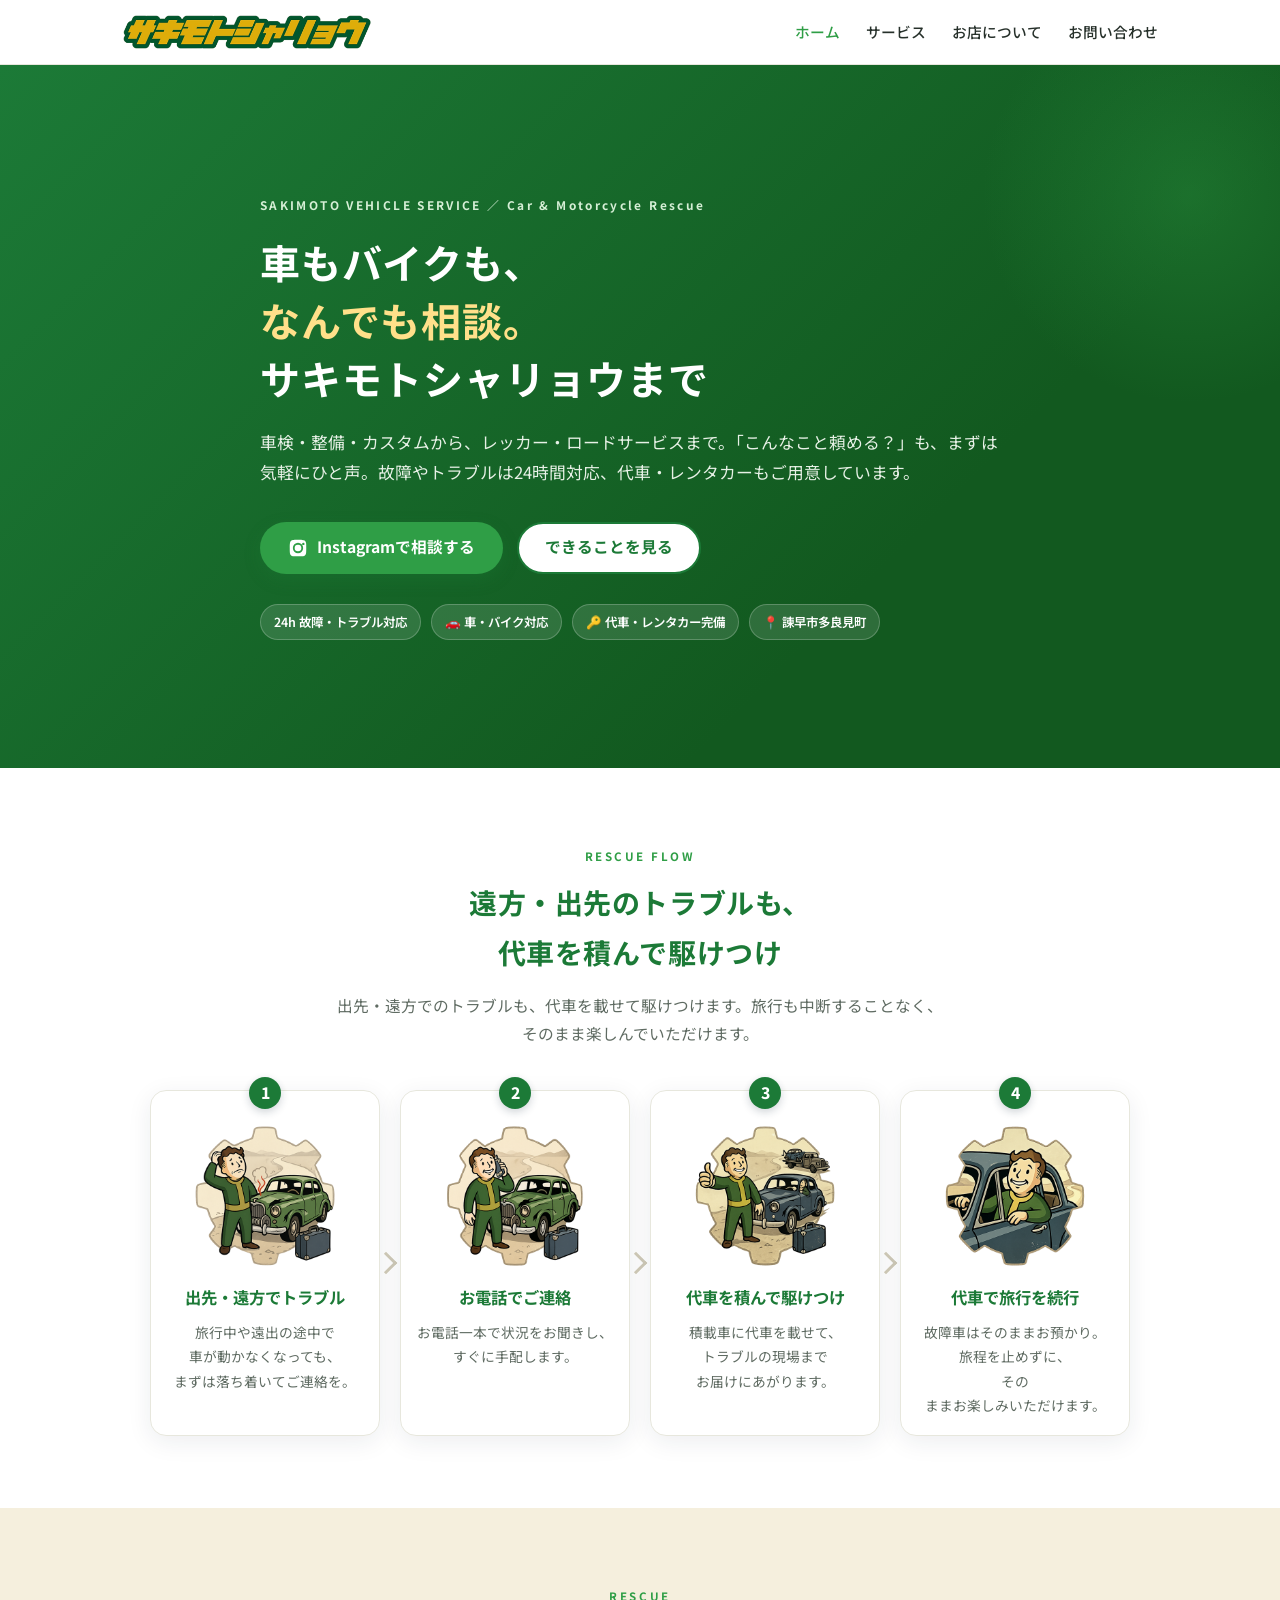
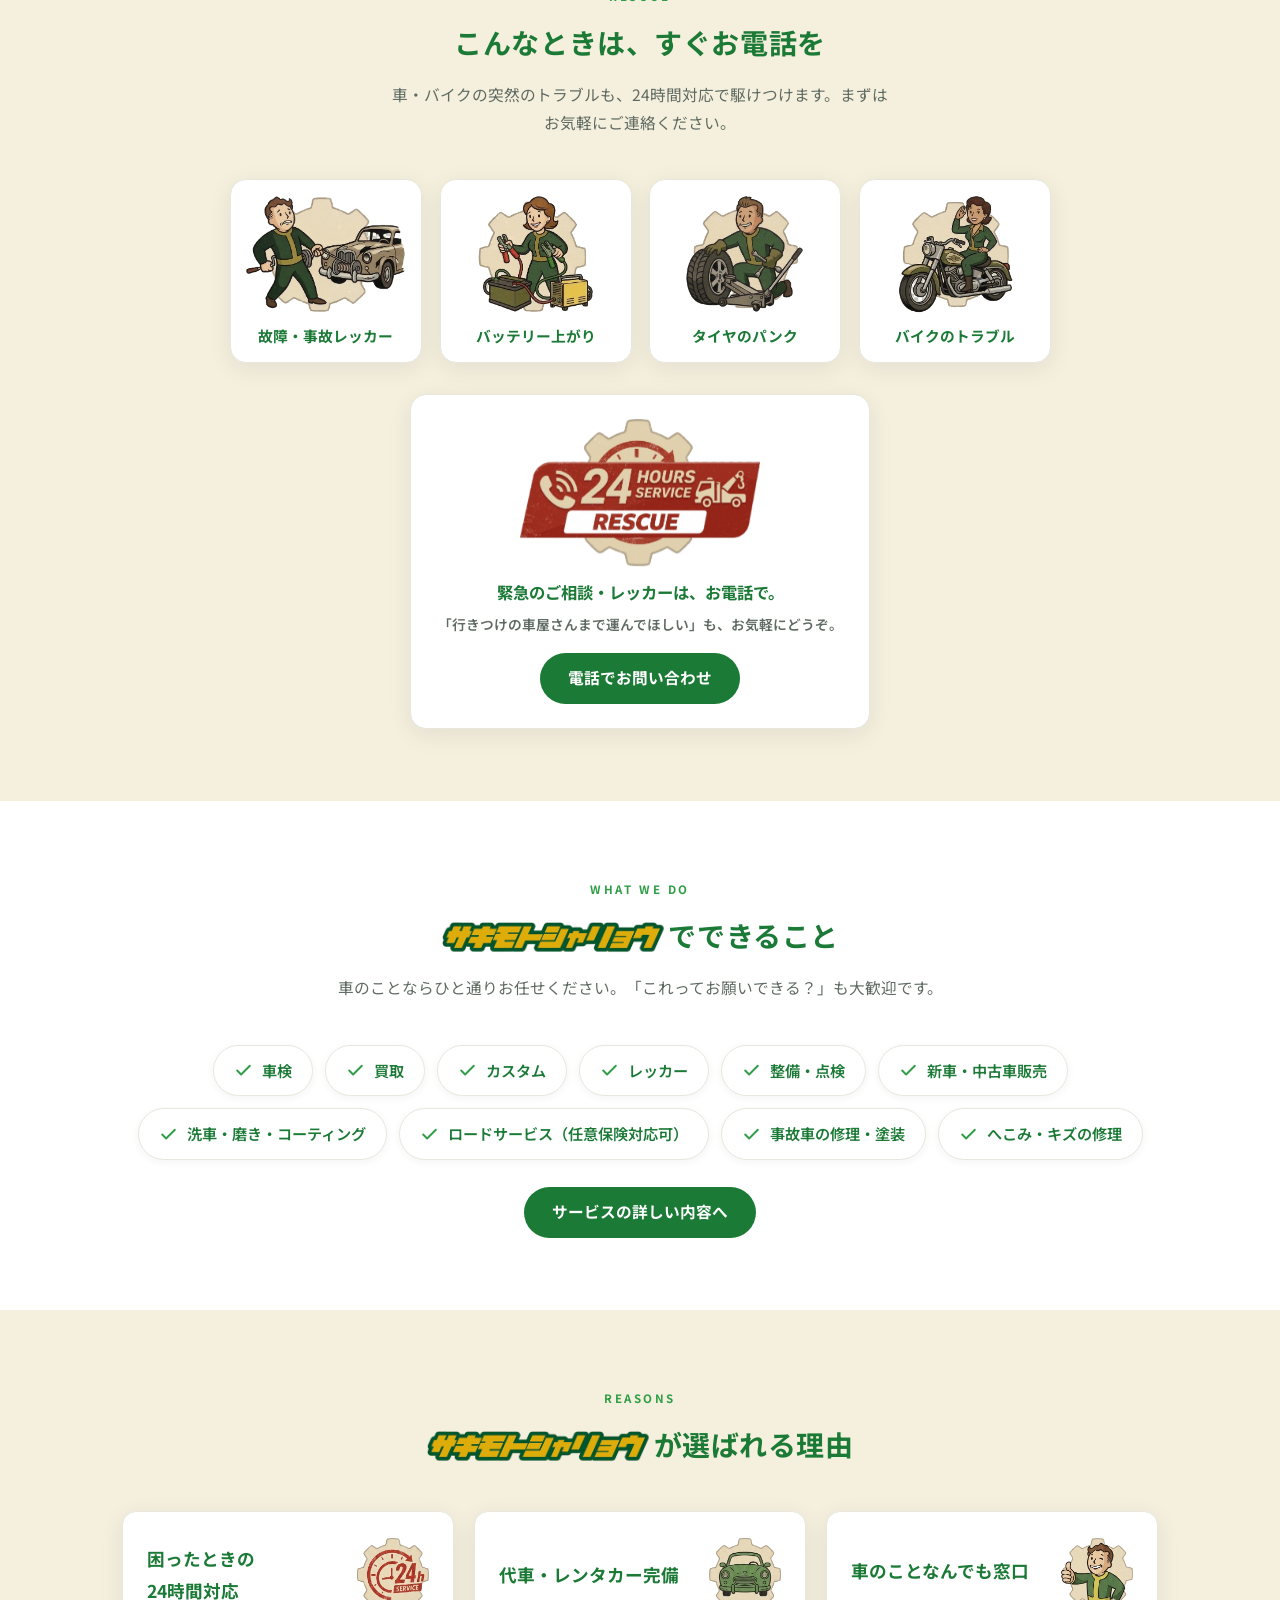
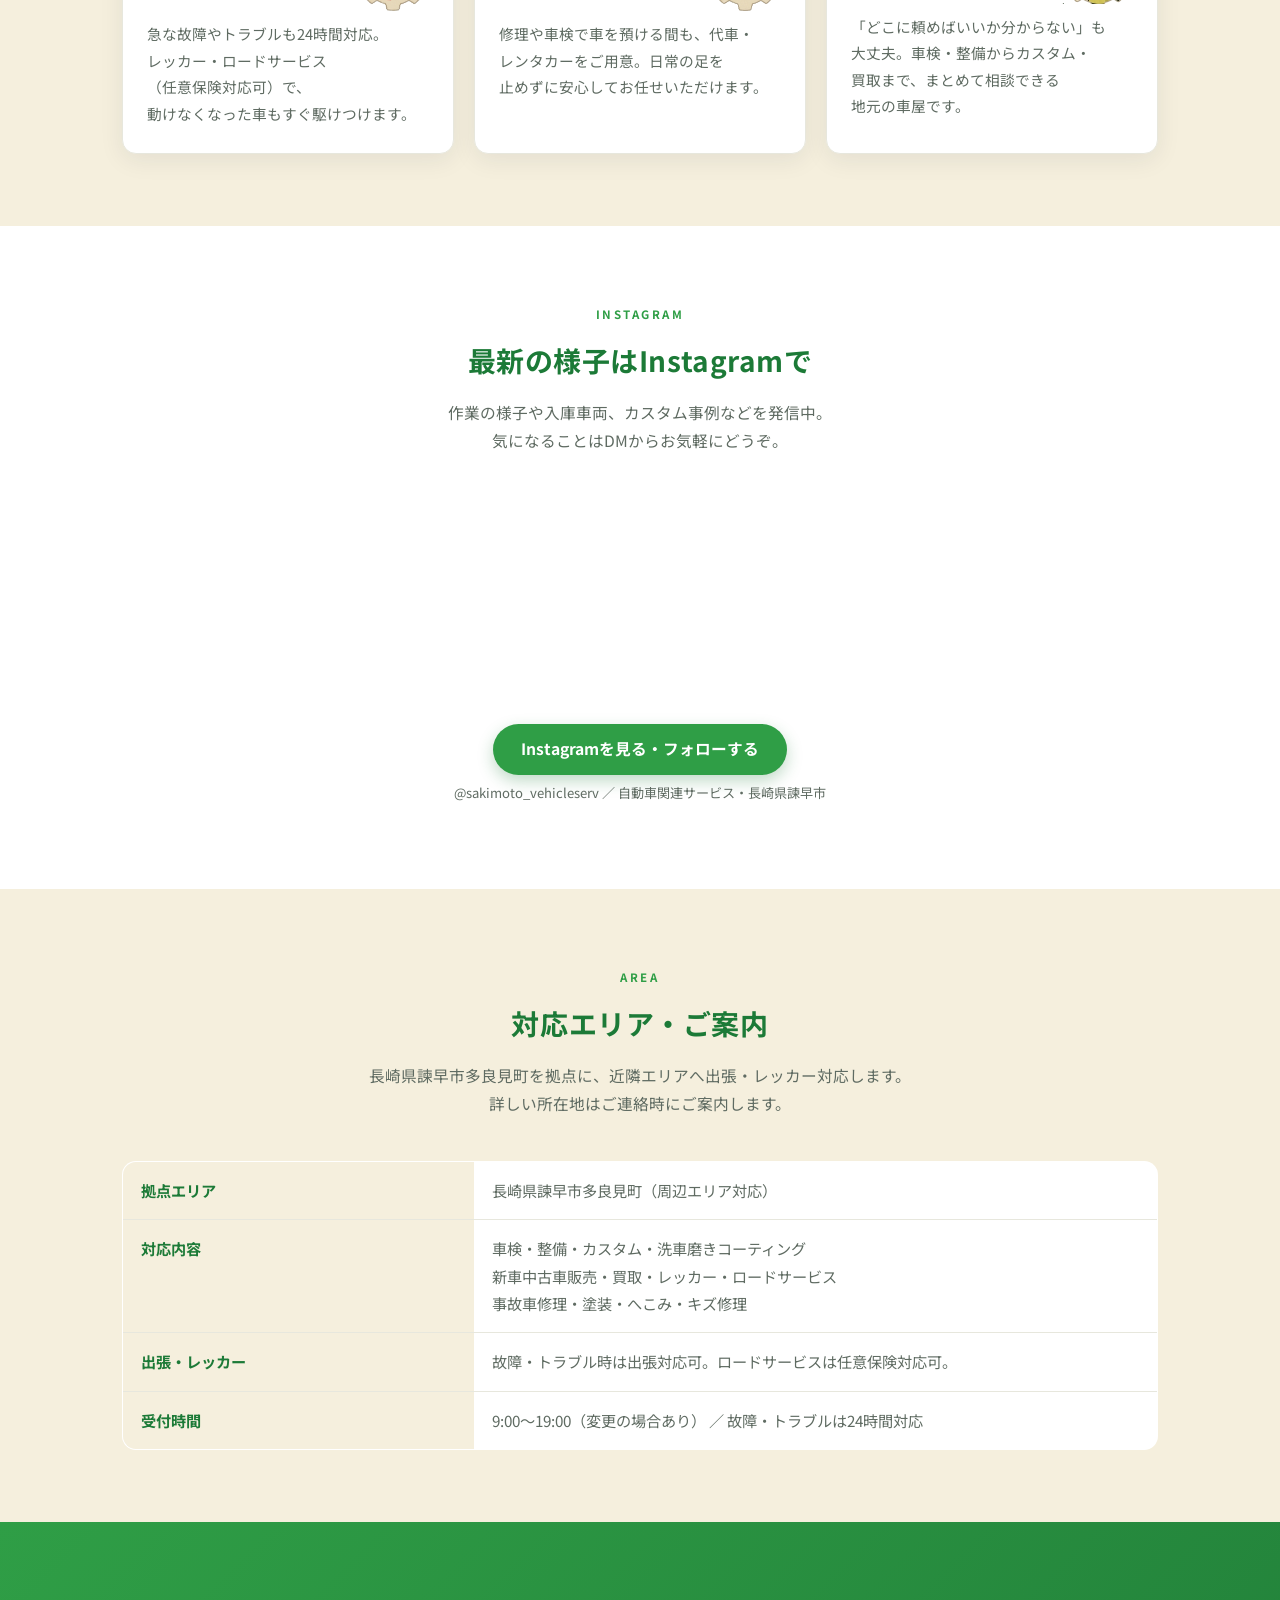
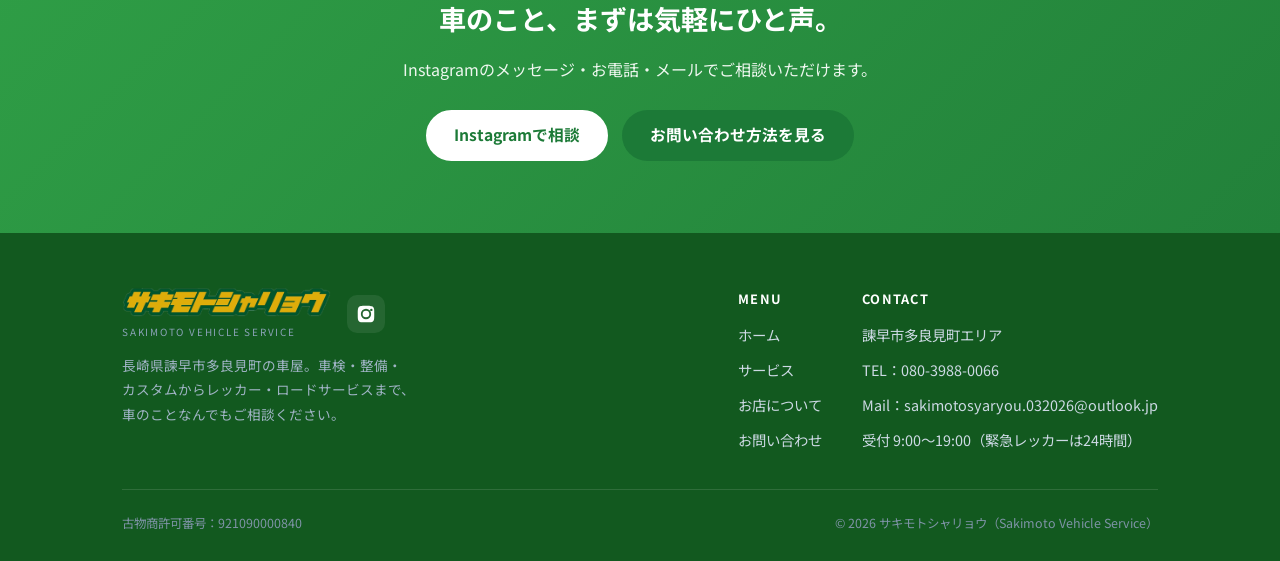
==== index.html @ 24a8fa0d "遷移ローディング: 表示バグ防止＋遷移を約0.8秒に短縮 - 全4ページのheadにインライン安全策を追加（古い/未読込CSSでもオーバーレイが巨大表示されないよう既定で非表示に固定） - 積載車の速" ====
<!DOCTYPE html>
<html lang="ja">
<head>
<meta charset="UTF-8">
<meta name="viewport" content="width=device-width, initial-scale=1.0">
<title>サキモトシャリョウ｜長崎県諫早市の車屋（車検・整備・カスタム・ロードサービス）</title>
<meta name="description" content="長崎県諫早市多良見町の車屋「サキモトシャリョウ」。車検・整備・カスタム・洗車磨きコーティング・新車中古車販売・買取・レッカー・ロードサービス・事故車修理塗装・へこみキズ修理まで。故障やトラブルは24時間対応、代車・レンタカー完備。車のことなんでもご相談ください。">
<link rel="canonical" href="https://ymsk91d.github.io/sakimoto-vehicle/">
<link rel="icon" href="favicon.svg" type="image/svg+xml">
<link rel="apple-touch-icon" href="apple-touch-icon.png">
<meta property="og:type" content="website">
<meta property="og:url" content="https://ymsk91d.github.io/sakimoto-vehicle/">
<meta property="og:site_name" content="サキモトシャリョウ">
<meta property="og:title" content="サキモトシャリョウ｜長崎県諫早市の車屋">
<meta property="og:description" content="車検・整備・カスタムからレッカー・ロードサービスまで。故障・トラブル24時間対応、代車完備。長崎県諫早市の車屋です。">
<meta property="og:image" content="https://ymsk91d.github.io/sakimoto-vehicle/og-image.png">
<meta name="twitter:card" content="summary_large_image">
<link rel="preconnect" href="https://fonts.googleapis.com">
<link rel="preconnect" href="https://fonts.gstatic.com" crossorigin>
<link href="https://fonts.googleapis.com/css2?family=Noto+Sans+JP:wght@400;500;700;800&display=swap" rel="stylesheet">
<link rel="stylesheet" href="style.css">
<script>document.documentElement.classList.add('has-reveal')</script>
<script>try{if(sessionStorage.getItem('pl-nav')==='1')document.documentElement.classList.add('pl-arriving')}catch(e){}</script>
<style>#page-loader{position:fixed;inset:0;z-index:10000;opacity:0;visibility:hidden}</style>
<!-- アクセス解析: Cloudflare Web Analytics（公開後にトークンを差し込み）
<script defer src="https://static.cloudflareinsights.com/beacon.min.js" data-cf-beacon='{"token": "ここにトークン"}'></script>
-->
</head>
<body>

<div id="page-loader" aria-hidden="true">
  <img class="pl-logo" src="logo-text.png" alt="">
  <img class="pl-truck" src="truck.png" alt="" width="1073" height="279" fetchpriority="high">
</div>

<header class="site-header">
  <div class="container header-inner">
    <a class="brand" href="index.html">
      <img class="brand-logo" src="logo.png" alt="サキモトシャリョウ｜Car &amp; Motorcycle Rescue" width="210" height="35">
    </a>
    <button class="nav-toggle" aria-label="メニューを開く" aria-expanded="false" onclick="this.nextElementSibling.classList.toggle('open');var e=this.getAttribute('aria-expanded')==='true';this.setAttribute('aria-expanded',!e)">
      <span></span><span></span><span></span>
    </button>
    <nav class="nav" id="nav">
      <a href="index.html" class="is-active">ホーム</a>
      <a href="service.html">サービス</a>
      <a href="about.html">お店について</a>
      <a href="contact.html">お問い合わせ</a>
    </nav>
  </div>
</header>

<!-- ============ ヒーロー ============ -->
<section class="hero">
  <div class="container hero-inner">
    <span class="ey reveal rd1">SAKIMOTO VEHICLE SERVICE ／ Car &amp; Motorcycle Rescue</span>
    <h1 class="reveal rd2">車もバイクも、<br><span class="hl">なんでも相談。</span><br>サキモトシャリョウまで</h1>
    <p class="lead reveal rd3">車検・整備・カスタムから、レッカー・ロードサービスまで。「こんなこと頼める？」も、まずは気軽にひと声。故障やトラブルは24時間対応、代車・レンタカーもご用意しています。</p>
    <div class="hero-actions">
      <a class="btn btn-primary" href="https://www.instagram.com/sakimoto_vehicleserv/" target="_blank" rel="noopener">
        <svg class="ic" viewBox="0 0 24 24" fill="currentColor" aria-hidden="true"><path d="M12 2.2c3.2 0 3.6 0 4.9.1 1.2.1 1.8.3 2.2.4.6.2 1 .5 1.4.9.4.4.7.8.9 1.4.2.5.4 1.1.4 2.2.1 1.3.1 1.7.1 4.9s0 3.6-.1 4.9c-.1 1.2-.3 1.8-.4 2.2-.2.6-.5 1-.9 1.4-.4.4-.8.7-1.4.9-.5.2-1.1.4-2.2.4-1.3.1-1.7.1-4.9.1s-3.6 0-4.9-.1c-1.2-.1-1.8-.3-2.2-.4-.6-.2-1-.5-1.4-.9-.4-.4-.7-.8-.9-1.4-.2-.5-.4-1.1-.4-2.2-.1-1.3-.1-1.7-.1-4.9s0-3.6.1-4.9c.1-1.2.3-1.8.4-2.2.2-.6.5-1 .9-1.4.4-.4.8-.7 1.4-.9.5-.2 1.1-.4 2.2-.4C8.4 2.2 8.8 2.2 12 2.2zm0 3.6a6.2 6.2 0 1 0 0 12.4 6.2 6.2 0 0 0 0-12.4zm0 10.2a4 4 0 1 1 0-8 4 4 0 0 1 0 8zM18.4 5.6a1.4 1.4 0 1 0 0 2.9 1.4 1.4 0 0 0 0-2.9z"/></svg>
        Instagramで相談する
      </a>
      <a class="btn btn-ghost" href="service.html">できることを見る</a>
    </div>
    <div class="hero-badges reveal rd4">
      <span>24h 故障・トラブル対応</span>
      <span>🚗 車・バイク対応</span>
      <span>🔑 代車・レンタカー完備</span>
      <span>📍 諫早市多良見町</span>
    </div>
  </div>
</section>

<!-- ============ 出張・代車積載レスキューの流れ ============ -->
<section class="flow-sec">
  <div class="container">
    <div class="section-head reveal">
      <span class="ey">Rescue Flow</span>
      <h2>遠方・出先のトラブルも、<br class="sp-br">代車を積んで駆けつけ</h2>
      <p><span class="nb">出先・遠方でのトラブルも、</span><span class="nb">代車を載せて駆けつけます。</span><span class="nb">旅行も中断することなく、</span><span class="nb">そのまま楽しんでいただけます。</span></p>
    </div>
    <ol class="flow-grid">
      <li class="flow-step reveal rev-rise">
        <span class="flow-num">1</span>
        <div class="flow-img"><img src="flow1.png" alt="出先・遠方で車のトラブルが発生" width="320" height="320" loading="lazy"></div>
        <h3>出先・遠方でトラブル</h3>
        <p><span class="nb">旅行中や遠出の途中で</span><span class="nb">車が動かなくなっても、</span><span class="nb">まずは落ち着いてご連絡を。</span></p>
      </li>
      <li class="flow-step reveal rev-rise">
        <span class="flow-num">2</span>
        <div class="flow-img"><img src="flow2.png" alt="電話一本でご連絡" width="320" height="320" loading="lazy"></div>
        <h3>お電話でご連絡</h3>
        <p><span class="nb">お電話一本で状況をお聞きし、</span><span class="nb">すぐに手配します。</span></p>
      </li>
      <li class="flow-step reveal rev-rise">
        <span class="flow-num">3</span>
        <div class="flow-img"><img src="flow3.png" alt="代車を積んで現地へ駆けつけ" width="320" height="320" loading="lazy"></div>
        <h3>代車を積んで駆けつけ</h3>
        <p><span class="nb">積載車に代車を載せて、</span><span class="nb">トラブルの現場まで</span><span class="nb">お届けにあがります。</span></p>
      </li>
      <li class="flow-step reveal rev-rise">
        <span class="flow-num">4</span>
        <div class="flow-img"><img src="flow4.png" alt="代車に乗り換えて旅行を続行" width="320" height="320" loading="lazy"></div>
        <h3>代車で旅行を続行</h3>
        <p><span class="nb">故障車はそのままお預かり。</span><span class="nb">旅程を止めずに、</span><span class="nb">そのままお楽しみいただけます。</span></p>
      </li>
    </ol>
  </div>
</section>

<!-- ============ レスキュー/トラブル対応 ============ -->
<section class="bg-soft rescue-sec">
  <div class="container">
    <div class="section-head reveal">
      <span class="ey">Rescue</span>
      <h2>こんなときは、すぐお電話を</h2>
      <p>車・バイクの突然のトラブルも、24時間対応で駆けつけます。まずはお気軽にご連絡ください。</p>
    </div>
    <div class="rescue-grid">
      <div class="rescue-item reveal rev-zoom"><img src="tow_car.png" alt="故障・事故レッカー" width="88" height="88" loading="lazy"><span>故障・事故レッカー</span></div>
      <div class="rescue-item reveal rev-zoom"><img src="battery.png" alt="バッテリー上がり" width="88" height="88" loading="lazy"><span>バッテリー上がり</span></div>
      <div class="rescue-item reveal rev-zoom"><img src="tire.png" alt="タイヤのパンク" width="88" height="88" loading="lazy"><span>タイヤのパンク</span></div>
      <div class="rescue-item reveal rev-zoom"><img src="tow_bike.png" alt="バイクのトラブル" width="88" height="88" loading="lazy"><span>バイクのトラブル</span></div>
    </div>
    <div class="rescue-cta">
      <img class="rescue-badge reveal rev-roll" src="rescue-badge.png" alt="24時間レスキュー対応" width="1215" height="745" loading="lazy">
      <p class="rescue-cta-lead">緊急のご相談・レッカーは、お電話で。</p>
      <p class="rescue-cta-note">「行きつけの車屋さんまで運んでほしい」も、お気軽にどうぞ。</p>
      <a class="btn btn-navy" href="tel:080-3988-0066">電話でお問い合わせ</a>
    </div>
  </div>
</section>

<!-- ============ できることダイジェスト ============ -->
<section>
  <div class="container">
    <div class="section-head reveal">
      <span class="ey">What we do</span>
      <h2><img class="h2-logo reveal rev-l rd2" src="logo.png" alt="サキモトシャリョウ">でできること</h2>
      <p><span class="nb">車のことならひと通りお任せください。</span><span class="nb">「これってお願いできる？」も大歓迎です。</span></p>
    </div>
    <ul class="service-list reveal">
      <li><svg viewBox="0 0 24 24" fill="none" stroke="currentColor" stroke-width="2.4" stroke-linecap="round" stroke-linejoin="round"><path d="M20 6 9 17l-5-5"/></svg>車検</li>
      <li><svg viewBox="0 0 24 24" fill="none" stroke="currentColor" stroke-width="2.4" stroke-linecap="round" stroke-linejoin="round"><path d="M20 6 9 17l-5-5"/></svg>買取</li>
      <li><svg viewBox="0 0 24 24" fill="none" stroke="currentColor" stroke-width="2.4" stroke-linecap="round" stroke-linejoin="round"><path d="M20 6 9 17l-5-5"/></svg>カスタム</li>
      <li><svg viewBox="0 0 24 24" fill="none" stroke="currentColor" stroke-width="2.4" stroke-linecap="round" stroke-linejoin="round"><path d="M20 6 9 17l-5-5"/></svg>レッカー</li>
      <li><svg viewBox="0 0 24 24" fill="none" stroke="currentColor" stroke-width="2.4" stroke-linecap="round" stroke-linejoin="round"><path d="M20 6 9 17l-5-5"/></svg>整備・点検</li>
      <li><svg viewBox="0 0 24 24" fill="none" stroke="currentColor" stroke-width="2.4" stroke-linecap="round" stroke-linejoin="round"><path d="M20 6 9 17l-5-5"/></svg>新車・中古車販売</li>
      <li><svg viewBox="0 0 24 24" fill="none" stroke="currentColor" stroke-width="2.4" stroke-linecap="round" stroke-linejoin="round"><path d="M20 6 9 17l-5-5"/></svg>洗車・磨き・コーティング</li>
      <li><svg viewBox="0 0 24 24" fill="none" stroke="currentColor" stroke-width="2.4" stroke-linecap="round" stroke-linejoin="round"><path d="M20 6 9 17l-5-5"/></svg>ロードサービス（任意保険対応可）</li>
      <li><svg viewBox="0 0 24 24" fill="none" stroke="currentColor" stroke-width="2.4" stroke-linecap="round" stroke-linejoin="round"><path d="M20 6 9 17l-5-5"/></svg>事故車の修理・塗装</li>
      <li><svg viewBox="0 0 24 24" fill="none" stroke="currentColor" stroke-width="2.4" stroke-linecap="round" stroke-linejoin="round"><path d="M20 6 9 17l-5-5"/></svg>へこみ・キズの修理</li>
    </ul>
    <div style="text-align:center;margin-top:28px">
      <a class="btn btn-navy" href="service.html">サービスの詳しい内容へ</a>
    </div>
  </div>
</section>

<!-- ============ 選ばれる理由 ============ -->
<section class="bg-soft">
  <div class="container">
    <div class="section-head reveal">
      <span class="ey">Reasons</span>
      <h2><img class="h2-logo reveal rev-l rd2" src="logo.png" alt="サキモトシャリョウ">が選ばれる理由</h2>
    </div>
    <div class="grid grid-3">
      <div class="card reveal rev-zoom">
        <h3>困ったときの24時間対応<img class="card-icon" src="badge24h.png" alt="" width="44" height="44"></h3>
        <p>急な故障やトラブルも24時間対応。レッカー・ロードサービス（任意保険対応可）で、動けなくなった車もすぐ駆けつけます。</p>
      </div>
      <div class="card reveal rev-zoom">
        <h3>代車・レンタカー完備<img class="card-icon" src="car.png" alt="" width="44" height="44"></h3>
        <p>修理や車検で車を預ける間も、代車・レンタカーをご用意。日常の足を止めずに安心してお任せいただけます。</p>
      </div>
      <div class="card reveal rev-zoom">
        <h3>車のことなんでも窓口<img class="card-icon" src="staff.png" alt="" width="44" height="44"></h3>
        <p>「どこに頼めばいいか分からない」も大丈夫。車検・整備からカスタム・買取まで、まとめて相談できる地元の車屋です。</p>
      </div>
    </div>
  </div>
</section>

<!-- ============ Instagram ============ -->
<section>
  <div class="container ig-section" style="text-align:center">
    <div class="section-head reveal">
      <span class="ey">Instagram</span>
      <h2>最新の様子はInstagramで</h2>
      <p><span class="nb">作業の様子や入庫車両、</span><span class="nb">カスタム事例などを発信中。</span><span class="nb">気になることはDMからお気軽にどうぞ。</span></p>
    </div>
    <!-- Instagram最新投稿: Behold ウィジェットで自動更新 -->
    <div class="ig-feed reveal">
      <behold-widget feed-id="UDHxPAhBlFOzrx3tqiXS"></behold-widget>
    </div>
    <a class="btn btn-primary" href="https://www.instagram.com/sakimoto_vehicleserv/" target="_blank" rel="noopener">Instagramを見る・フォローする</a>
    <p class="ig-note">@sakimoto_vehicleserv ／ 自動車関連サービス・長崎県諫早市</p>
  </div>
</section>

<!-- ============ エリア ============ -->
<section class="bg-soft">
  <div class="container">
    <div class="section-head reveal">
      <span class="ey">Area</span>
      <h2>対応エリア・ご案内</h2>
      <p><span class="nb">長崎県諫早市多良見町を拠点に、</span><span class="nb">近隣エリアへ出張・レッカー対応します。</span><span class="nb">詳しい所在地はご連絡時にご案内します。</span></p>
    </div>
    <table class="spec reveal">
      <tr><th>拠点エリア</th><td><span class="nb">長崎県諫早市多良見町（周辺エリア対応）</span></td></tr>
      <tr><th>対応内容</th><td><span class="nb">車検</span>・<span class="nb">整備</span>・<span class="nb">カスタム</span>・<span class="nb">洗車磨きコーティング</span><br><span class="nb">新車中古車販売</span>・<span class="nb">買取</span>・<span class="nb">レッカー</span>・<span class="nb">ロードサービス</span><br><span class="nb">事故車修理・塗装</span>・<span class="nb">へこみ・キズ修理</span></td></tr>
      <tr><th>出張・レッカー</th><td><span class="nb">故障・トラブル時は出張対応可。</span><span class="nb">ロードサービスは任意保険対応可。</span></td></tr>
      <tr><th>受付時間</th><td><span class="nb">9:00〜19:00（変更の場合あり）</span> ／ <span class="nb">故障・トラブルは24時間対応</span></td></tr>
    </table>
  </div>
</section>

<!-- ============ CTA ============ -->
<section class="cta-band reveal">
  <div class="container">
    <h2>車のこと、まずは気軽にひと声。</h2>
    <p><span class="nb">Instagramのメッセージ・</span><span class="nb">お電話・メールで</span><span class="nb">ご相談いただけます。</span></p>
    <div class="hero-actions">
      <a class="btn btn-ghost" href="https://www.instagram.com/sakimoto_vehicleserv/" target="_blank" rel="noopener">Instagramで相談</a>
      <a class="btn btn-navy" href="contact.html">お問い合わせ方法を見る</a>
    </div>
  </div>
</section>

<!-- ============ フッター ============ -->
<footer class="site-footer">
  <div class="container">
    <div class="footer-top">
      <div class="footer-brand">
        <div class="fb-head">
          <div>
            <img class="footer-logo" src="logo.png" alt="サキモトシャリョウ" width="200" height="29">
            <div class="brand-en">Sakimoto Vehicle Service</div>
          </div>
          <div class="footer-social">
          <a href="https://www.instagram.com/sakimoto_vehicleserv/" target="_blank" rel="noopener" aria-label="Instagram">
            <svg viewBox="0 0 24 24" fill="currentColor" aria-hidden="true"><path d="M12 2.2c3.2 0 3.6 0 4.9.1 1.2.1 1.8.3 2.2.4.6.2 1 .5 1.4.9.4.4.7.8.9 1.4.2.5.4 1.1.4 2.2.1 1.3.1 1.7.1 4.9s0 3.6-.1 4.9c-.1 1.2-.3 1.8-.4 2.2-.2.6-.5 1-.9 1.4-.4.4-.8.7-1.4.9-.5.2-1.1.4-2.2.4-1.3.1-1.7.1-4.9.1s-3.6 0-4.9-.1c-1.2-.1-1.8-.3-2.2-.4-.6-.2-1-.5-1.4-.9-.4-.4-.7-.8-.9-1.4-.2-.5-.4-1.1-.4-2.2-.1-1.3-.1-1.7-.1-4.9s0-3.6.1-4.9c.1-1.2.3-1.8.4-2.2.2-.6.5-1 .9-1.4.4-.4.8-.7 1.4-.9.5-.2 1.1-.4 2.2-.4C8.4 2.2 8.8 2.2 12 2.2zm0 3.6a6.2 6.2 0 1 0 0 12.4 6.2 6.2 0 0 0 0-12.4zm0 10.2a4 4 0 1 1 0-8 4 4 0 0 1 0 8zM18.4 5.6a1.4 1.4 0 1 0 0 2.9 1.4 1.4 0 0 0 0-2.9z"/></svg>
          </a>
        </div>
        </div>
        <p>長崎県諫早市多良見町の車屋。車検・整備・カスタムからレッカー・ロードサービスまで、車のことなんでもご相談ください。</p>
      </div>
      <div class="footer-nav">
        <div>
          <h4>MENU</h4>
          <ul>
            <li><a href="index.html">ホーム</a></li>
            <li><a href="service.html">サービス</a></li>
            <li><a href="about.html">お店について</a></li>
            <li><a href="contact.html">お問い合わせ</a></li>
          </ul>
        </div>
        <div>
          <h4>CONTACT</h4>
          <ul>
            <li>諫早市多良見町エリア</li>
            <li>TEL：080-3988-0066</li>
            <li>Mail：<a href="mailto:sakimotosyaryou.032026@outlook.jp"><span class="nb">sakimotosyaryou.032026@outlook.jp</span></a></li>
            <li>受付 9:00〜19:00（緊急レッカーは24時間）</li>
          </ul>
        </div>
      </div>
    </div>
    <div class="footer-bottom">
      <span>古物商許可番号：921090000840</span>
      <span>© 2026 サキモトシャリョウ（Sakimoto Vehicle Service）</span>
    </div>
  </div>
</footer>

<!-- スマホ追従CTA -->
<div class="mobile-cta">
  <a class="m-tel" href="tel:080-3988-0066" aria-label="電話でお問い合わせ">
    <svg viewBox="0 0 24 24" fill="currentColor" aria-hidden="true"><path d="M6.6 10.8c1.4 2.8 3.8 5.2 6.6 6.6l2.2-2.2c.3-.3.7-.4 1-.2 1.1.4 2.3.6 3.6.6.6 0 1 .4 1 1V20c0 .6-.4 1-1 1C10.6 21 3 13.4 3 4c0-.6.4-1 1-1h3.4c.6 0 1 .4 1 1 0 1.2.2 2.4.6 3.6.1.4 0 .8-.3 1z"/></svg>電話する
  </a>
  <a class="m-ig" href="https://www.instagram.com/sakimoto_vehicleserv/" target="_blank" rel="noopener" aria-label="Instagramで問い合わせ">
    <svg viewBox="0 0 24 24" fill="currentColor" aria-hidden="true"><path d="M12 2.2c3.2 0 3.6 0 4.9.1 1.2.1 1.8.3 2.2.4.6.2 1 .5 1.4.9.4.4.7.8.9 1.4.2.5.4 1.1.4 2.2.1 1.3.1 1.7.1 4.9s0 3.6-.1 4.9c-.1 1.2-.3 1.8-.4 2.2-.2.6-.5 1-.9 1.4-.4.4-.8.7-1.4.9-.5.2-1.1.4-2.2.4-1.3.1-1.7.1-4.9.1s-3.6 0-4.9-.1c-1.2-.1-1.8-.3-2.2-.4-.6-.2-1-.5-1.4-.9-.4-.4-.7-.8-.9-1.4-.2-.5-.4-1.1-.4-2.2-.1-1.3-.1-1.7-.1-4.9s0-3.6.1-4.9c.1-1.2.3-1.8.4-2.2.2-.6.5-1 .9-1.4.4-.4.8-.7 1.4-.9.5-.2 1.1-.4 2.2-.4C8.4 2.2 8.8 2.2 12 2.2zm0 3.6a6.2 6.2 0 1 0 0 12.4 6.2 6.2 0 0 0 0-12.4zm0 10.2a4 4 0 1 1 0-8 4 4 0 0 1 0 8zM18.4 5.6a1.4 1.4 0 1 0 0 2.9 1.4 1.4 0 0 0 0-2.9z"/></svg>Instagram
  </a>
</div>

<!-- 構造化データ: LocalBusiness (AutoRepair) -->
<script type="application/ld+json">
{
  "@context": "https://schema.org",
  "@type": "AutoRepair",
  "name": "サキモトシャリョウ",
  "alternateName": "Sakimoto Vehicle Service",
  "description": "長崎県諫早市の車屋。車検・整備・カスタム・洗車磨きコーティング・新車中古車販売・買取・レッカー・ロードサービス・事故車修理塗装・へこみキズ修理。故障・トラブル24時間対応、代車・レンタカー完備。",
  "url": "https://ymsk91d.github.io/sakimoto-vehicle/",
  "telephone": "+81-80-3988-0066",
  "email": "sakimotosyaryou.032026@outlook.jp",
  "image": "https://ymsk91d.github.io/sakimoto-vehicle/og-image.png",
  "priceRange": "¥¥",
  "areaServed": { "@type": "City", "name": "諫早市" },
  "address": {
    "@type": "PostalAddress",
    "addressLocality": "諫早市",
    "addressRegion": "長崎県",
    "addressCountry": "JP"
  },
  "openingHours": "Mo-Su 09:00-19:00",
  "sameAs": [ "https://www.instagram.com/sakimoto_vehicleserv/" ]
}
</script>

<script type="module" src="https://w.behold.so/widget.js"></script>
<script src="reveal.js"></script>
<script src="transition.js"></script>
</body>
</html>
---- style.css ----
/* =========================================================
   サキモトシャリョウ  共通スタイル
   配色: 信頼のグリーン + ゴールドのアクセント / クリームベース
   ========================================================= */

:root{
  --navy:#1c7a37;
  --navy-d:#12591f;
  --accent:#2f9e46;
  --accent-d:#22813a;
  --red:#d23a2e;
  --red-d:#b22a20;
  --ink:#26302a;
  --gray:#5f6b62;
  --line:#e7e7dd;
  --bg:#ffffff;
  --bg-soft:#f5efdd;
  --radius:14px;
  --maxw:1080px;
  --shadow:0 6px 24px rgba(20,40,60,.08);
}

*{box-sizing:border-box}
html{scroll-behavior:smooth;overflow-x:hidden}
body{
  margin:0;overflow-x:hidden;
  font-family:"Noto Sans JP",-apple-system,BlinkMacSystemFont,"Segoe UI",Roboto,"Helvetica Neue",Arial,sans-serif;
  color:var(--ink);
  background:var(--bg);
  line-height:1.8;
  font-size:16px;
  -webkit-font-smoothing:antialiased;
  text-rendering:optimizeLegibility;
}
img{max-width:100%;display:block}
a{color:inherit;text-decoration:none}
.nb{display:inline-block}
.pc-br{display:inline}

.container{width:100%;max-width:var(--maxw);margin:0 auto;padding:0 22px}

/* ---------- ヘッダー ---------- */
.site-header{
  position:sticky;top:0;z-index:100;
  background:rgba(255,255,255,.92);
  backdrop-filter:saturate(180%) blur(8px);
  border-bottom:1px solid var(--line);
}
.header-inner{display:flex;align-items:center;justify-content:space-between;height:64px}
.brand{display:flex;align-items:center;gap:10px;line-height:1.1}
.brand .logo-mark{
  width:38px;height:38px;border-radius:9px;flex-shrink:0;
  background:linear-gradient(135deg,var(--navy),var(--navy-d));
  display:flex;align-items:center;justify-content:center;
  color:#fff;font-weight:800;font-family:Georgia,serif;font-size:18px;
}
.brand .brand-text{display:flex;flex-direction:column}
.brand .brand-jp{font-weight:800;font-size:1.02rem;letter-spacing:.04em;color:var(--navy)}
.brand .brand-en{font-size:.6rem;letter-spacing:.18em;color:var(--gray);text-transform:uppercase}

.nav{display:flex;align-items:center;gap:26px}
.nav a{font-size:.92rem;font-weight:500;color:var(--ink);transition:color .15s}
.nav a:hover,.nav a.is-active{color:var(--accent)}
.nav .nav-cta{
  background:var(--accent);color:#fff;padding:9px 16px;border-radius:999px;
  font-weight:700;font-size:.85rem;
}
.nav .nav-cta:hover{background:var(--accent-d);color:#fff}

.nav-toggle{display:none;background:none;border:none;cursor:pointer;padding:6px}
.nav-toggle span{display:block;width:24px;height:2px;background:var(--navy);margin:5px 0;transition:.2s}

/* ---------- ボタン ---------- */
.btn{
  display:inline-flex;align-items:center;justify-content:center;gap:9px;
  padding:14px 26px;border-radius:999px;font-weight:700;font-size:.98rem;
  line-height:1.2;white-space:nowrap;transition:transform .12s,background .15s,box-shadow .15s;
  border:2px solid transparent;cursor:pointer;
}
.btn:hover{transform:translateY(-1px)}
.btn-primary{background:var(--accent);color:#fff;box-shadow:0 6px 16px rgba(28,122,55,.28)}
.btn-primary:hover{background:var(--accent-d);color:#fff}
.btn-navy{background:var(--navy);color:#fff}
.btn-navy:hover{background:var(--navy-d);color:#fff}
.btn-ghost{background:#fff;color:var(--navy);border-color:var(--navy)}
.btn-ghost:hover{background:var(--navy);color:#fff}
.btn .ic{width:20px;height:20px;flex-shrink:0}

/* ---------- セクション共通 ---------- */
section{padding:clamp(42px,7vw,72px) 0}
.section-head{text-align:center;margin-bottom:42px}
.section-head .ey{
  display:inline-block;font-size:.72rem;letter-spacing:.22em;font-weight:700;
  color:var(--accent);text-transform:uppercase;margin-bottom:10px;
}
.section-head h2{font-size:clamp(1.3rem,4.6vw,1.75rem);margin:0;color:var(--navy);letter-spacing:.02em;text-wrap:balance}
.section-head p{color:var(--gray);margin:14px auto 0;max-width:640px;font-size:.98rem;text-wrap:balance}
.bg-soft{background:var(--bg-soft)}

/* ---------- ヒーロー ---------- */
.hero{
  position:relative;color:#fff;overflow:hidden;
  background:linear-gradient(135deg,var(--navy) 0%,var(--navy-d) 70%);
}
.hero::after{
  content:"";position:absolute;right:-120px;top:-80px;width:420px;height:420px;
  background:radial-gradient(circle,rgba(47,158,70,.32),transparent 70%);
}
.hero-inner{position:relative;z-index:1;padding:52px 0 56px;max-width:760px}
.hero .ey{
  display:inline-block;font-size:.74rem;letter-spacing:.2em;font-weight:700;
  color:#d6efd6;margin-bottom:18px;
}
.hero h1{font-size:clamp(1.55rem,6.2vw,2.5rem);line-height:1.45;margin:0 0 20px;letter-spacing:.02em}
.hero h1 .hl{color:#ffe08a}
.hero p.lead{font-size:clamp(.95rem,2.7vw,1.05rem);color:#e7f1e6;margin:0 0 34px;max-width:none;text-wrap:pretty}
.hero-actions{display:flex;flex-wrap:wrap;gap:14px}
.hero-badges{display:flex;flex-wrap:wrap;gap:10px;margin-top:30px}
.hero-badges span{
  font-size:.78rem;font-weight:600;background:rgba(255,255,255,.12);
  border:1px solid rgba(255,255,255,.22);padding:6px 13px;border-radius:999px;
}

/* ---------- サービス・カード ---------- */
.grid{display:grid;gap:20px}
.grid-3{grid-template-columns:repeat(3,1fr)}
.grid-2{grid-template-columns:repeat(2,1fr)}
.card{
  background:#fff;border:1px solid var(--line);border-radius:var(--radius);
  padding:26px 24px;box-shadow:var(--shadow);transition:transform .15s,box-shadow .15s;
}
.card:hover{transform:translateY(-3px);box-shadow:0 12px 30px rgba(20,40,60,.12)}
.card .card-ic{
  width:48px;height:48px;border-radius:11px;display:flex;align-items:center;justify-content:center;
  background:rgba(239,125,34,.12);color:var(--accent);margin-bottom:16px;
}
.card .card-ic svg{width:26px;height:26px}
.card h3{margin:0 0 10px;font-size:1.1rem;color:var(--navy);display:flex;align-items:center;justify-content:space-between;gap:12px;min-height:50px}
.card p{margin:0;color:var(--gray);font-size:.92rem}
.card .num{font-family:Georgia,serif;font-size:1.4rem;color:var(--accent);font-weight:700;display:block;margin-bottom:8px}

/* サービス一覧（チップ） */
.service-list{display:flex;flex-wrap:wrap;gap:12px;justify-content:center;margin-top:8px;padding:0}
.service-list li{
  list-style:none;background:#fff;border:1px solid var(--line);border-radius:999px;
  padding:11px 20px;font-weight:600;font-size:.95rem;color:var(--navy);
  display:flex;align-items:center;gap:9px;box-shadow:0 2px 8px rgba(20,40,60,.05);
}
.service-list li svg{width:19px;height:19px;color:var(--accent);flex-shrink:0}

/* サービス詳細ブロック */
.svc-block{
  display:flex;gap:22px;align-items:flex-start;background:#fff;border:1px solid var(--line);
  border-radius:var(--radius);padding:26px 26px;box-shadow:var(--shadow);margin:0 auto 18px;max-width:860px;
}
.svc-block .svc-ic{
  width:54px;height:54px;border-radius:12px;flex-shrink:0;display:flex;align-items:center;justify-content:center;
  background:var(--navy);color:#fff;
}
.svc-block .svc-ic svg{width:28px;height:28px}
.svc-block h3{margin:0 0 6px;font-size:1.2rem;color:var(--navy)}
.svc-block p{margin:0;color:var(--gray);font-size:.95rem}
.svc-block .tag{display:inline-block;margin-top:10px;font-size:.74rem;font-weight:700;color:var(--accent);background:rgba(239,125,34,.1);padding:4px 11px;border-radius:999px}

/* ---------- Instagram ---------- */
.ig-wrap{max-width:760px;margin:0 auto;text-align:center}
.ig-grid{display:grid;grid-template-columns:repeat(3,1fr);gap:12px;margin:8px 0 26px}
.ig-tile{
  position:relative;aspect-ratio:1/1;border-radius:12px;overflow:hidden;
  background:linear-gradient(135deg,#dfe6ee,#eef2f6);display:flex;align-items:center;justify-content:center;
  border:1px solid var(--line);
}
.ig-tile svg{width:30px;height:30px;color:#9fb0c0}
.ig-tile span{position:absolute;bottom:8px;left:8px;font-size:.62rem;color:#7d8c9b;font-weight:600}
.ig-note{font-size:.82rem;color:var(--gray);margin-top:6px}

/* ---------- アクセス / 情報テーブル ---------- */
.spec{width:100%;border-collapse:collapse;background:#fff;border-radius:var(--radius);overflow:hidden;border:1px solid var(--line)}
.spec th,.spec td{padding:15px 18px;text-align:left;vertical-align:top;border-top:1px solid var(--line);font-size:.95rem}
.spec tr:first-child th,.spec tr:first-child td{border-top:none}
.spec th{width:34%;background:var(--bg-soft);color:var(--navy);font-weight:700;white-space:nowrap}
.spec td{color:var(--gray)}
.map-frame{width:100%;height:340px;border:0;border-radius:var(--radius);margin-top:22px}

/* ---------- CTA バンド ---------- */
.cta-band{background:linear-gradient(135deg,var(--accent),var(--accent-d));color:#fff;text-align:center}
.cta-band h2{font-size:clamp(1.35rem,4.4vw,1.7rem);margin:0 0 12px}
.cta-band p{margin:0 0 26px;color:#eef7ef;font-size:1rem;text-wrap:balance}
.cta-band .hero-actions{justify-content:center}
.cta-band .btn-ghost{background:#fff;color:var(--navy);border-color:#fff}
.cta-band .btn-ghost:hover{background:var(--navy);color:#fff;border-color:var(--navy)}
.cta-band .btn-navy{background:var(--navy)}

/* ---------- パンくず ---------- */
.crumb{font-size:.78rem;color:var(--gray);padding:16px 0}
.crumb a:hover{color:var(--accent)}
.crumb span{color:var(--accent)}

/* ページ見出し（下層） */
.page-hero{background:var(--navy);color:#fff;padding:60px 0 56px;text-align:center}
.page-hero .ey{font-size:.72rem;letter-spacing:.22em;color:#d6efd6;font-weight:700}
.page-hero h1{font-size:clamp(1.45rem,5.2vw,2rem);margin:10px 0 0}

/* FAQ */
.faq-item{background:#fff;border:1px solid var(--line);border-radius:12px;padding:20px 22px;margin-bottom:14px;box-shadow:0 2px 8px rgba(20,40,60,.05)}
.faq-item h3{margin:0 0 8px;font-size:1.02rem;color:var(--navy);display:flex;gap:10px}
.faq-item h3::before{content:"Q";color:var(--red);font-weight:800;font-family:Georgia,serif}
.faq-item p{margin:0;color:var(--gray);font-size:.94rem}

/* 連絡カード */
.contact-card{
  background:#fff;border:1px solid var(--line);border-radius:var(--radius);padding:30px 28px;
  box-shadow:var(--shadow);text-align:center;
}
.contact-card .c-ic{width:56px;height:56px;border-radius:14px;display:flex;align-items:center;justify-content:center;margin:0 auto 16px}
.contact-card.ig .c-ic{background:linear-gradient(135deg,#f58529,#dd2a7b,#8134af)}
.contact-card.tel .c-ic{background:var(--navy)}
.contact-card .c-ic svg{width:30px;height:30px;color:#fff}
.contact-card h3{margin:0 0 6px;color:var(--navy);font-size:1.15rem}
.contact-card p{margin:0 0 18px;color:var(--gray);font-size:.9rem}

/* ---------- フッター ---------- */
.site-footer{background:var(--navy-d);color:#cdd9e4;padding:54px 0 26px;font-size:.9rem}
.footer-top{display:flex;justify-content:space-between;gap:30px;flex-wrap:wrap;padding-bottom:28px;border-bottom:1px solid rgba(255,255,255,.12)}
.footer-brand .brand-jp{color:#fff;font-weight:800;font-size:1.1rem}
.footer-brand .brand-en{color:#8ba3b8;font-size:.62rem;letter-spacing:.18em;text-transform:uppercase}
.footer-brand p{margin:12px 0 0;max-width:300px;color:#9fb3c4;font-size:.85rem}
.footer-nav{display:flex;gap:40px;flex-wrap:wrap}
.footer-nav h4{color:#fff;font-size:.8rem;letter-spacing:.1em;margin:0 0 12px}
.footer-nav ul{list-style:none;margin:0;padding:0}
.footer-nav li{margin-bottom:9px}
.footer-nav a:hover{color:var(--accent)}
.footer-social{display:flex;gap:12px;margin-top:14px}
.footer-social a{width:38px;height:38px;border-radius:10px;background:rgba(255,255,255,.08);display:flex;align-items:center;justify-content:center;transition:.15s}
.footer-social a:hover{background:var(--accent)}
.footer-social svg{width:20px;height:20px;color:#fff}
.footer-bottom{padding-top:22px;display:flex;justify-content:space-between;gap:14px;flex-wrap:wrap;color:#7e93a6;font-size:.78rem}

/* ---------- スマホ追従CTA ---------- */
.mobile-cta{display:none}

/* =========================================================
   レスポンシブ
   ========================================================= */
@media(max-width:1024px){
  .grid-3{grid-template-columns:1fr}
}
@media(max-width:840px){
  body{padding-bottom:calc(64px + env(safe-area-inset-bottom))}  /* 追従CTA分の余白 */
  .hero-inner{padding:46px 22px 42px;text-align:center}
  .hero-badges{display:grid;grid-template-columns:repeat(2,auto);justify-content:center;justify-items:center;gap:10px}

  /* ヒーロー/CTAのボタンは縦並び＆全幅で折り返さない */
  .hero-actions{flex-direction:column;align-items:stretch}
  .hero-actions .btn{width:100%}

  /* ナビをトグル化 */
  .nav-toggle{display:block}
  .nav{
    position:absolute;top:64px;left:0;right:0;flex-direction:column;gap:0;
    background:#fff;border-bottom:1px solid var(--line);
    max-height:0;overflow:hidden;visibility:hidden;transition:max-height .25s ease,visibility .25s;
  }
  .nav.open{max-height:360px;visibility:visible}
  .nav a{width:100%;padding:15px 22px;border-top:1px solid var(--line)}
  .nav .nav-cta{margin:14px 22px;width:calc(100% - 44px);justify-content:center}

  /* テーブル縦積み */
  .spec,.spec tbody,.spec tr,.spec th,.spec td{display:block;width:auto}
  .spec tr{border-top:1px solid var(--line);padding:12px 16px}
  .spec tr:first-child{border-top:none}
  .spec th,.spec td{border:none;padding:2px 0;white-space:normal}
  .spec th{font-size:.72rem;letter-spacing:.12em;color:var(--gray);background:none}
  .spec td{font-size:.95rem;padding-bottom:4px}

  .svc-block{gap:16px;padding:22px 20px}
  .footer-top{flex-direction:column;gap:24px}
  .map-frame{height:280px}

  /* 追従CTA表示 */
  .mobile-cta{
    display:flex;position:fixed;left:0;right:0;bottom:0;z-index:200;
    box-shadow:0 -4px 16px rgba(0,0,0,.12);
    padding-bottom:env(safe-area-inset-bottom);
  }
  .mobile-cta a{
    flex:1;display:flex;align-items:center;justify-content:center;gap:8px;
    padding:16px 6px;font-weight:700;font-size:.92rem;color:#fff;
  }
  .mobile-cta .m-tel{background:var(--navy)}
  .mobile-cta .m-ig{background:linear-gradient(135deg,#f58529,#dd2a7b,#8134af)}
  .mobile-cta svg{width:20px;height:20px;flex-shrink:0}
}
@media(max-width:560px){
  .grid-3,.grid-2{grid-template-columns:1fr}
  .ig-grid{grid-template-columns:repeat(3,1fr);gap:8px}
  .container{padding:0 18px}

  .hero-inner{padding:30px 20px 34px;text-align:center}
  .hero .ey{font-size:.66rem;letter-spacing:.1em;margin-bottom:14px}
  .hero h1{line-height:1.55;margin-bottom:16px}
  .hero p.lead{margin-bottom:26px}
  .hero-badges{gap:8px;margin-top:22px;justify-content:center;justify-items:center}
  .hero-badges span{font-size:.72rem;padding:5px 11px}

  .section-head{margin-bottom:30px}
  .section-head p{font-size:.92rem}
  .page-hero{padding:46px 0 42px}

  .contact-card .btn{width:100%}
  .btn{padding:14px 20px;font-size:.95rem}

  .service-list{justify-content:center;gap:9px}
  .service-list li{padding:10px 15px;font-size:.9rem}

  .svc-block .svc-ic{width:46px;height:46px}
  .card{padding:22px 20px}
  .ig-note{font-size:.76rem}
}
@media(max-width:380px){
  .brand .brand-jp{font-size:.94rem}
  .brand .logo-mark{width:34px;height:34px;font-size:16px}
}

/* ===== スクロール演出（reveal） ===== */
.has-reveal .reveal{opacity:0;transform:translateY(30px);transition:opacity .75s cubic-bezier(.2,.7,.2,1),transform .75s cubic-bezier(.2,.7,.2,1);will-change:opacity,transform}
.has-reveal .reveal.is-visible{opacity:1;transform:none} 
.has-reveal .reveal.rev-zoom{transform:scale(.9)}
.has-reveal .reveal.rev-down{transform:translateY(-30px)}
.has-reveal .reveal.rev-l{transform:translateX(-44px)}
.has-reveal .reveal.rev-r{transform:translateX(44px)}
.has-reveal .rescue-grid .reveal:nth-child(2){transition-delay:.1s}
.has-reveal .rescue-grid .reveal:nth-child(3){transition-delay:.2s}
.has-reveal .rescue-grid .reveal:nth-child(4){transition-delay:.3s}
.has-reveal .rescue-grid .reveal:nth-child(5){transition-delay:.4s}
.has-reveal .rd1{transition-delay:.06s}
.has-reveal .rd2{transition-delay:.16s}
.has-reveal .rd3{transition-delay:.26s}
.has-reveal .rd4{transition-delay:.36s}
.has-reveal .grid .reveal:nth-child(2){transition-delay:.12s}
.has-reveal .grid .reveal:nth-child(3){transition-delay:.24s}
.has-reveal .grid .reveal:nth-child(4){transition-delay:.36s}
@media (prefers-reduced-motion: reduce){
  .has-reveal .reveal{opacity:1!important;transform:none!important;transition:none!important}
}


/* ===== Instagram フィード（Behold 自動更新） ===== */
.ig-feed{margin:8px auto 26px;max-width:900px;min-height:200px}

/* ===== ページ遷移ローディング（積載車が走り抜ける） ===== */
#page-loader{position:fixed;inset:0;z-index:10000;background:rgba(255,255,255,.93);display:flex;align-items:center;justify-content:center;overflow:hidden;opacity:0;visibility:hidden;transition:opacity .22s ease}
#page-loader.show,html.pl-arriving #page-loader{opacity:1;visibility:visible}
.pl-logo{width:min(62vw,420px);height:auto;opacity:.13;pointer-events:none;user-select:none}
.pl-truck{position:absolute;top:50%;left:0;width:min(52vw,360px);height:auto;filter:drop-shadow(0 8px 14px rgba(20,40,60,.13));will-change:transform;transform:translate(128vw,-50%)}
#page-loader.run .pl-truck{animation:truck-run 1.25s cubic-bezier(.42,.03,.58,1) forwards}
@keyframes truck-run{
  0%{transform:translate(128vw,-50%)}
  18%{transform:translate(66vw,calc(-50% - 5px))}
  34%{transform:translate(24vw,-50%)}
  50%{transform:translate(-12vw,calc(-50% - 5px))}
  66%{transform:translate(-46vw,-50%)}
  100%{transform:translate(-134vw,calc(-50% - 2px))}
}
@media(prefers-reduced-motion:reduce){
  .pl-truck{transform:translate(0,-50%)}
  #page-loader.run .pl-truck{animation:none!important}
}


.brandcard{background:#fff;border:1px solid var(--line);border-radius:18px;padding:18px;box-shadow:var(--shadow);max-width:520px;margin:0 auto}
.brandcard svg{width:100%;height:auto;display:block}

/* ===== 名刺アイコン配置 ===== */
.brand-logo{height:36px;width:auto;display:block}
.card .card-icon{width:72px;height:auto;flex-shrink:0;margin:0}
.rescue-grid{display:grid;grid-template-columns:repeat(4,1fr);gap:18px;max-width:820px;margin:0 auto}
@media(max-width:680px){.rescue-grid{grid-template-columns:repeat(2,1fr)}}
.rescue-item{background:#fff;border:1px solid var(--line);border-radius:16px;padding:14px 12px 13px;box-shadow:var(--shadow);text-align:center;display:flex;flex-direction:column;align-items:center}
.rescue-item img{width:100%;height:120px;object-fit:contain;display:block;margin:0 0 9px}
.rescue-item span{display:block;font-weight:700;color:var(--navy);font-size:.92rem}
@media(max-width:560px){
  .brand-logo{height:30px}
  .rescue-grid{grid-template-columns:repeat(2,1fr)}
  .rescue-item img{height:104px}
}

/* ===== 代車積載レスキューの流れ（ワークフロー） ===== */
.flow-grid{list-style:none;margin:28px auto 0;padding:0;display:grid;grid-template-columns:repeat(4,1fr);gap:20px;max-width:980px}
.flow-step{position:relative;background:#fff;border:1px solid var(--line);border-radius:16px;padding:24px 16px 18px;box-shadow:var(--shadow);text-align:center;display:flex;flex-direction:column;align-items:center}
.flow-num{position:absolute;top:-14px;left:50%;transform:translateX(-50%);width:32px;height:32px;border-radius:50%;background:var(--navy);color:#fff;font-weight:800;font-size:.98rem;display:flex;align-items:center;justify-content:center;box-shadow:0 3px 8px rgba(20,40,60,.2)}
.flow-img{width:100%;margin:6px 0 12px}
.flow-img img{width:100%;height:150px;object-fit:contain;display:block}
.flow-step h3{margin:0 0 8px;font-size:1.02rem;color:var(--navy)}
.flow-step p{margin:0;font-size:.86rem;color:var(--gray);line-height:1.75}
/* 連結の矢印（PCのみ） */
@media(min-width:861px){
  .flow-step:not(:last-child)::after{content:"";position:absolute;top:50%;right:-15px;width:13px;height:13px;border-top:3px solid #cdc8b6;border-right:3px solid #cdc8b6;transform:translateY(-50%) rotate(45deg);z-index:1}
}
@media(max-width:860px){
  .flow-grid{grid-template-columns:repeat(2,1fr);gap:30px 18px}
}
@media(max-width:430px){
  .flow-grid{grid-template-columns:1fr;max-width:340px;gap:34px}
  .flow-img img{height:160px}
}
/* フロー4枚: 下から順番に滑り上がって浮き上がる */
.has-reveal .flow-step.rev-rise{opacity:0;transform:translateY(90px) scale(.95);transition:none;will-change:transform,opacity}
.has-reveal .flow-step.rev-rise.is-visible{animation:flow-rise .9s cubic-bezier(.2,.72,.24,1) both}
.has-reveal .flow-grid .flow-step.rev-rise:nth-child(1).is-visible{animation-delay:.05s}
.has-reveal .flow-grid .flow-step.rev-rise:nth-child(2).is-visible{animation-delay:.19s}
.has-reveal .flow-grid .flow-step.rev-rise:nth-child(3).is-visible{animation-delay:.33s}
.has-reveal .flow-grid .flow-step.rev-rise:nth-child(4).is-visible{animation-delay:.47s}
@keyframes flow-rise{
  0%   {opacity:0;transform:translateY(90px) scale(.95)}
  55%  {opacity:1;transform:translateY(-12px) scale(1.015)}
  76%  {transform:translateY(4px) scale(.998)}
  100% {opacity:1;transform:translateY(0) scale(1)}
}
@media (prefers-reduced-motion: reduce){
  .has-reveal .flow-step.rev-rise,
  .has-reveal .flow-step.rev-rise.is-visible{opacity:1!important;transform:none!important;animation:none!important}
}

/* Instagramセクション幅（カラム配置はBeholdウィジェット側で制御） */
.ig-section{max-width:1100px}

/* 電話番号テキスト表示（ボタンは廃止） */
.phone-num{font-weight:800;font-size:1.3rem;color:var(--navy);letter-spacing:.02em;margin:0}
.rescue-tel{font-weight:700;color:var(--navy);font-size:1.05rem;margin:0}
.rescue-tel strong{font-size:1.25rem;letter-spacing:.02em}
/* スマホ追従CTAはInstagramのみ（電話ボタン廃止） */
.mobile-cta .m-ig{flex:1}

/* フッター: ブランド名の右にInstagram */
.footer-brand .fb-head{display:flex;align-items:center;gap:16px;margin-bottom:4px}
.footer-brand .fb-head .footer-social{margin-top:0}

/* ごあいさつ本文: 文節で改行・バランス */
.greeting p{word-break:auto-phrase;text-wrap:pretty;line-height:1.95}

/* レスキュー: 緊急→電話CTAへ誘導 */
.rescue-cta{max-width:460px;margin:30px auto 0;text-align:center;background:#fff;border:1px solid var(--line);border-radius:16px;padding:24px 22px;box-shadow:var(--shadow)}

/* 24hバッジ: 画面外から転がってきてガコッとはまる */
.rescue-sec{overflow-x:clip}
.has-reveal img.rescue-badge.rev-roll{opacity:0;transform:none;transition:none;will-change:transform}
.has-reveal img.rescue-badge.rev-roll.is-visible{opacity:1;animation:rescue-roll 1.3s cubic-bezier(.2,.7,.2,1) .12s both}
@keyframes rescue-roll{
  0%   {opacity:0;transform:translateX(calc(-50vw - 120%)) rotate(-900deg)}
  8%   {opacity:1}
  52%  {transform:translateX(7%) rotate(24deg)}
  66%  {transform:translateX(-3%) translateY(-2%) rotate(-8deg)}
  78%  {transform:translateX(2%) translateY(1.2%) rotate(4deg)}
  88%  {transform:translateX(-0.8%) rotate(-1.6deg)}
  100% {transform:translateX(0) translateY(0) rotate(0)}
}
@media (prefers-reduced-motion: reduce){
  .has-reveal img.rescue-badge.rev-roll,
  .has-reveal img.rescue-badge.rev-roll.is-visible{opacity:1!important;transform:none!important;animation:none!important}
}
.rescue-cta-ic{width:62px;height:62px;object-fit:contain;display:block;margin:0 auto 10px}
.rescue-cta-lead{font-weight:700;color:var(--navy);margin:0 0 6px;font-size:1.02rem}
.rescue-cta-note{margin:0 0 18px;font-size:.86rem;color:var(--gray);font-weight:600;line-height:1.6}

/* ===== レスポンシブ・バランス（改行安定化） 全ページ共通 ===== */
h1,h2,h3{text-wrap:balance}
p,li,figcaption,.ig-note,.rescue-item span,.card p,.svc-block p,.faq-item p,.contact-card p,.section-head p,.hero p.lead{text-wrap:pretty;line-break:strict;word-break:auto-phrase}

/* 表示完了時は必ず元位置へ（バリエーション指定の打ち消し対策） */
.has-reveal .reveal.rev-l.is-visible,.has-reveal .reveal.rev-r.is-visible,.has-reveal .reveal.rev-zoom.is-visible,.has-reveal .reveal.rev-down.is-visible{transform:none}

/* フッターの店名をロゴ画像に */
.footer-logo{height:30px;width:auto;display:block;margin-bottom:6px}

/* 見出し内のサキモトシャリョウをロゴ画像に */
.h2-logo{display:inline-block;height:1.15em;width:auto;vertical-align:-0.22em;margin-right:.12em}

/* レスキュー: 24時間対応バナー */
.rescue-badge{width:100%;max-width:240px;height:auto;display:block;margin:0 auto 12px}
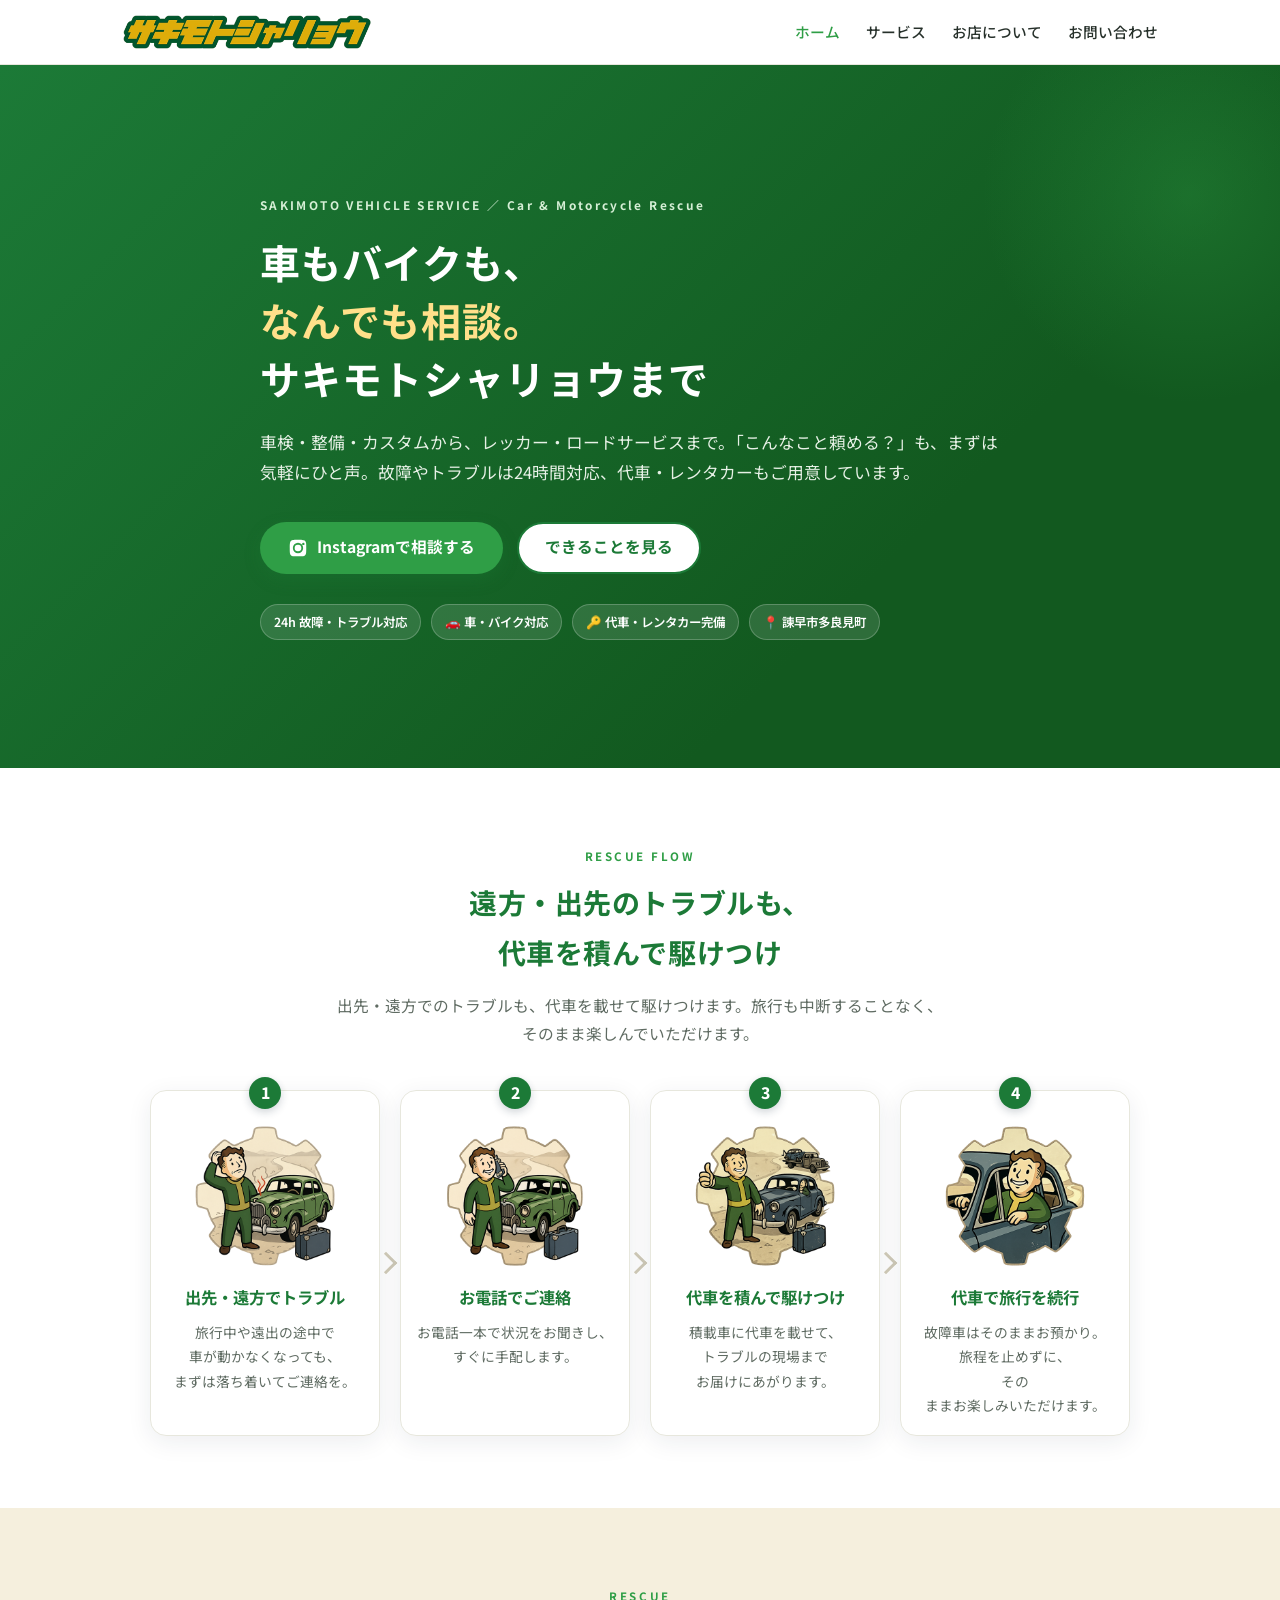
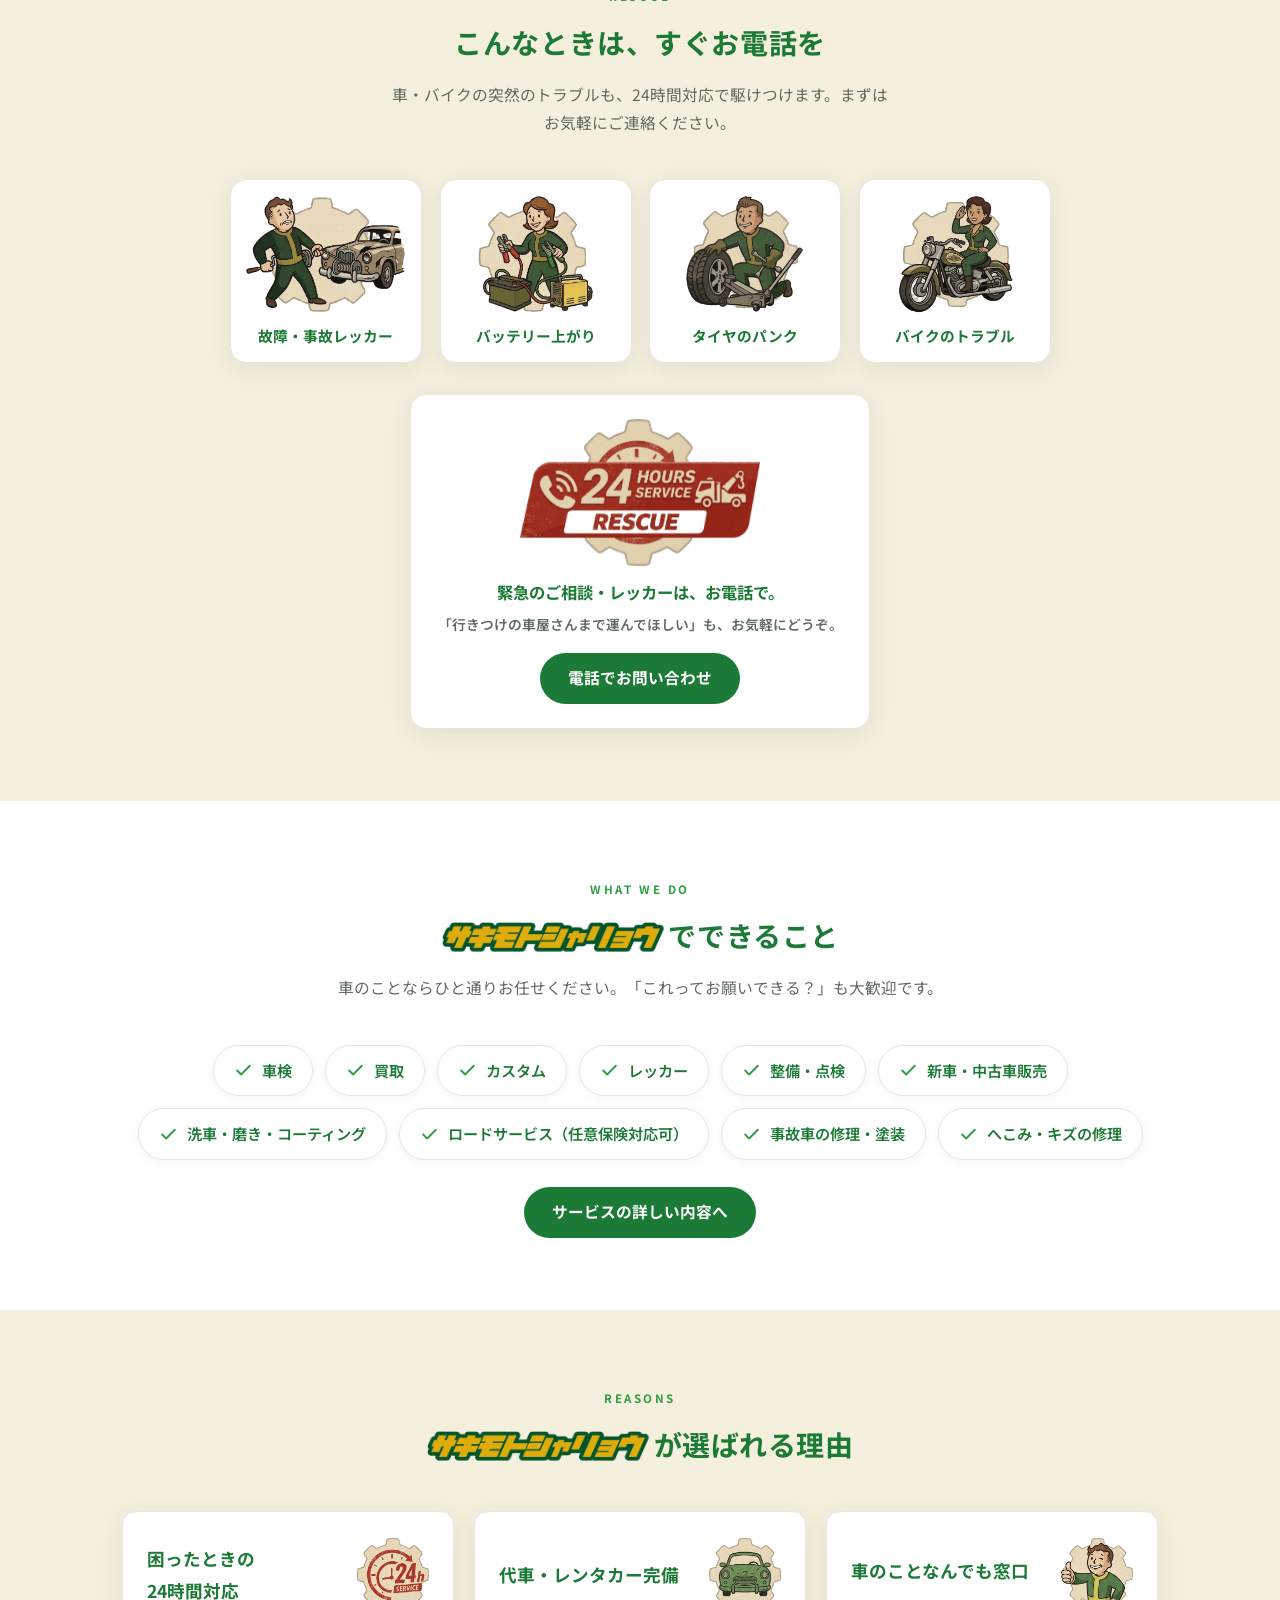
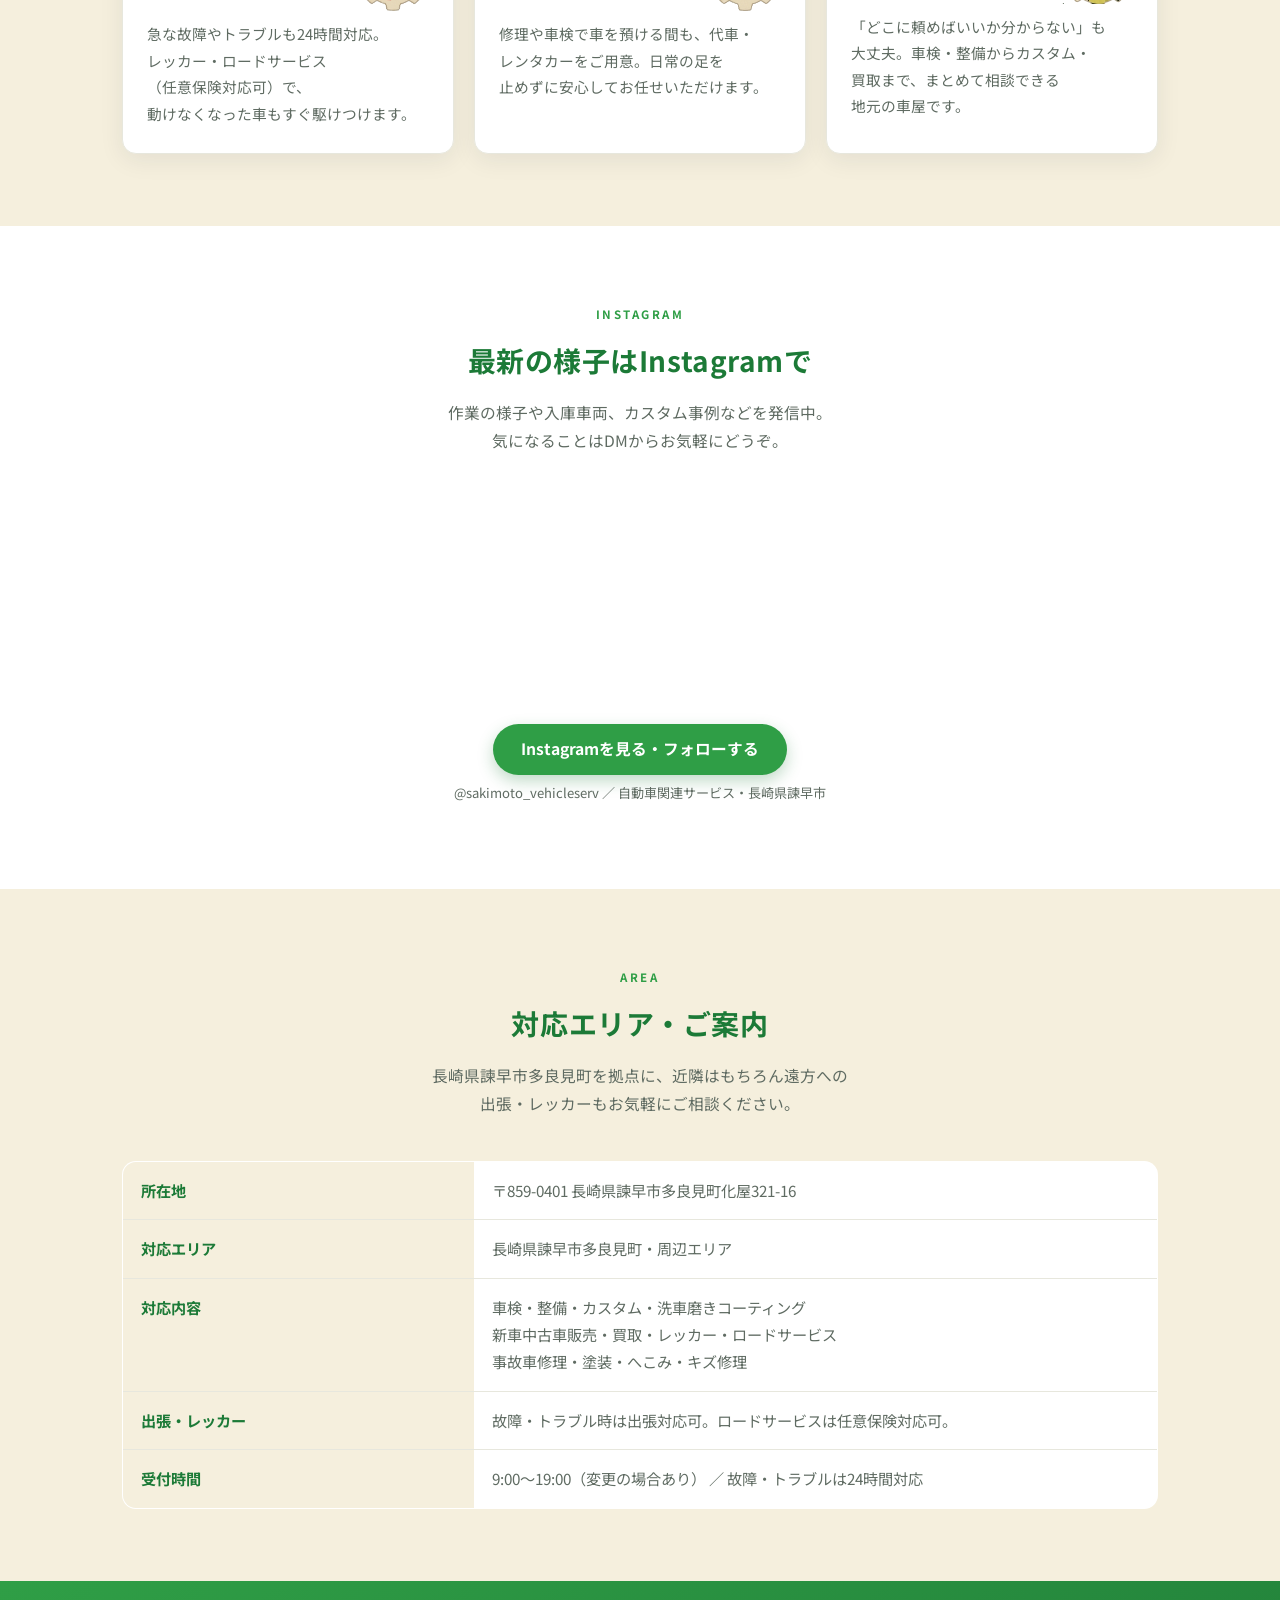
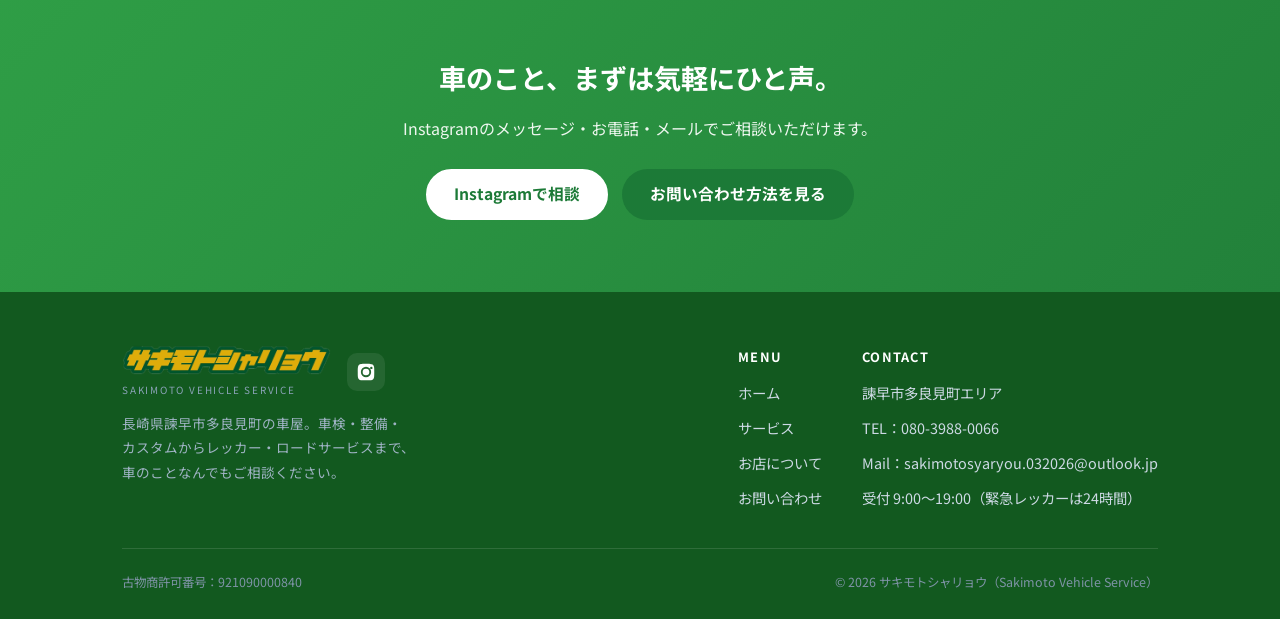
==== commit fb6fb979: "住所・代表者・地図の追加修正、遷移0.5秒、遠方歓迎の文言に統一 - 遷移ローディングを約0.5秒に短縮（積載車の速度は据え置き） - 住所を明記（〒859-0401 長崎県諫早市多良見町化屋321-" ====
--- a/index.html
+++ b/index.html
@@ -205,10 +205,11 @@
     <div class="section-head reveal">
       <span class="ey">Area</span>
       <h2>対応エリア・ご案内</h2>
-      <p><span class="nb">長崎県諫早市多良見町を拠点に、</span><span class="nb">近隣エリアへ出張・レッカー対応します。</span><span class="nb">詳しい所在地はご連絡時にご案内します。</span></p>
+      <p><span class="nb">長崎県諫早市多良見町を拠点に、</span><span class="nb">近隣はもちろん遠方への</span><span class="nb">出張・レッカーもお気軽にご相談ください。</span></p>
     </div>
     <table class="spec reveal">
-      <tr><th>拠点エリア</th><td><span class="nb">長崎県諫早市多良見町（周辺エリア対応）</span></td></tr>
+      <tr><th>所在地</th><td><span class="nb">〒859-0401</span> <span class="nb">長崎県諫早市多良見町化屋321-16</span></td></tr>
+      <tr><th>対応エリア</th><td><span class="nb">長崎県諫早市多良見町・周辺エリア</span></td></tr>
       <tr><th>対応内容</th><td><span class="nb">車検</span>・<span class="nb">整備</span>・<span class="nb">カスタム</span>・<span class="nb">洗車磨きコーティング</span><br><span class="nb">新車中古車販売</span>・<span class="nb">買取</span>・<span class="nb">レッカー</span>・<span class="nb">ロードサービス</span><br><span class="nb">事故車修理・塗装</span>・<span class="nb">へこみ・キズ修理</span></td></tr>
       <tr><th>出張・レッカー</th><td><span class="nb">故障・トラブル時は出張対応可。</span><span class="nb">ロードサービスは任意保険対応可。</span></td></tr>
       <tr><th>受付時間</th><td><span class="nb">9:00〜19:00（変更の場合あり）</span> ／ <span class="nb">故障・トラブルは24時間対応</span></td></tr>
@@ -300,8 +301,10 @@
   "areaServed": { "@type": "City", "name": "諫早市" },
   "address": {
     "@type": "PostalAddress",
+    "postalCode": "859-0401",
+    "addressRegion": "長崎県",
     "addressLocality": "諫早市",
-    "addressRegion": "長崎県",
+    "streetAddress": "多良見町化屋321-16",
     "addressCountry": "JP"
   },
   "openingHours": "Mo-Su 09:00-19:00",
--- a/style.css
+++ b/style.css
@@ -349,7 +349,7 @@
 .ig-feed{margin:8px auto 26px;max-width:900px;min-height:200px}
 
 /* ===== ページ遷移ローディング（積載車が走り抜ける） ===== */
-#page-loader{position:fixed;inset:0;z-index:10000;background:rgba(255,255,255,.93);display:flex;align-items:center;justify-content:center;overflow:hidden;opacity:0;visibility:hidden;transition:opacity .22s ease}
+#page-loader{position:fixed;inset:0;z-index:10000;background:rgba(255,255,255,.93);display:flex;align-items:center;justify-content:center;overflow:hidden;opacity:0;visibility:hidden;transition:opacity .17s ease}
 #page-loader.show,html.pl-arriving #page-loader{opacity:1;visibility:visible}
 .pl-logo{width:min(62vw,420px);height:auto;opacity:.13;pointer-events:none;user-select:none}
 .pl-truck{position:absolute;top:50%;left:0;width:min(52vw,360px);height:auto;filter:drop-shadow(0 8px 14px rgba(20,40,60,.13));will-change:transform;transform:translate(128vw,-50%)}
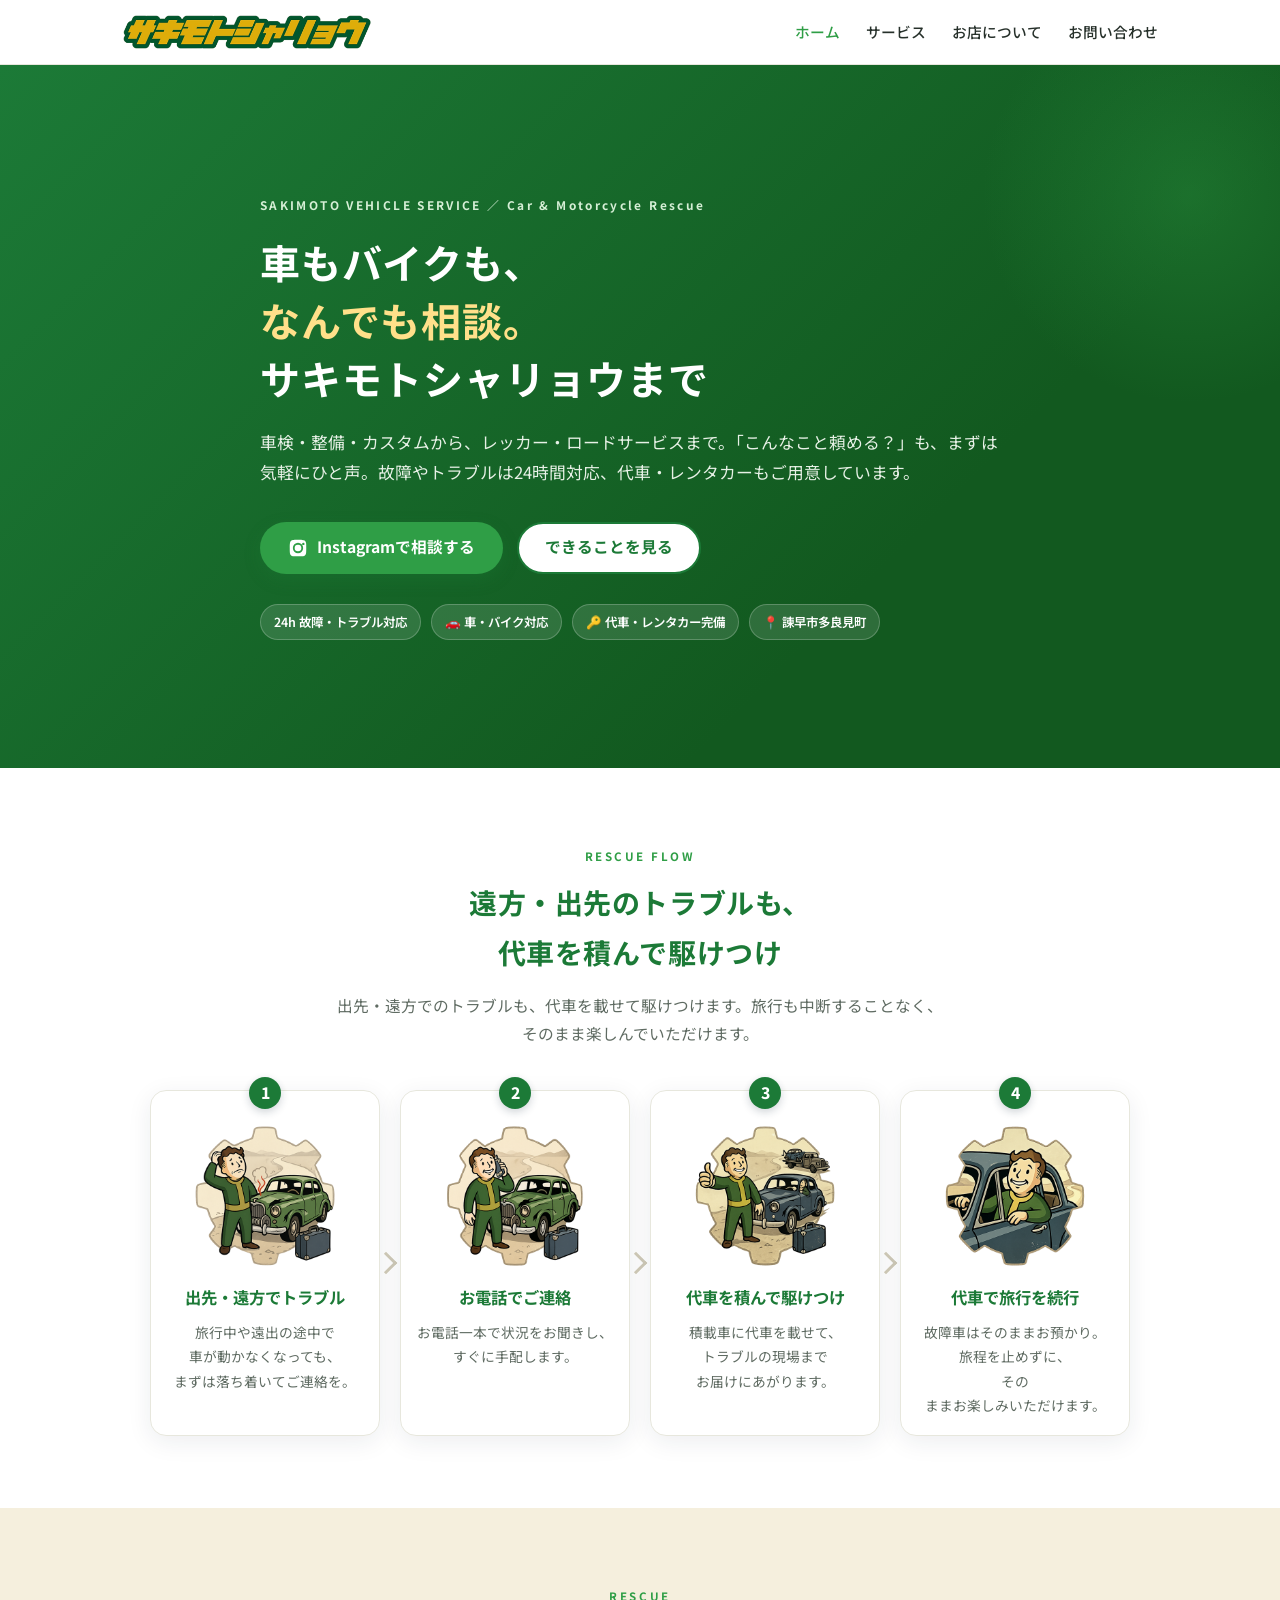
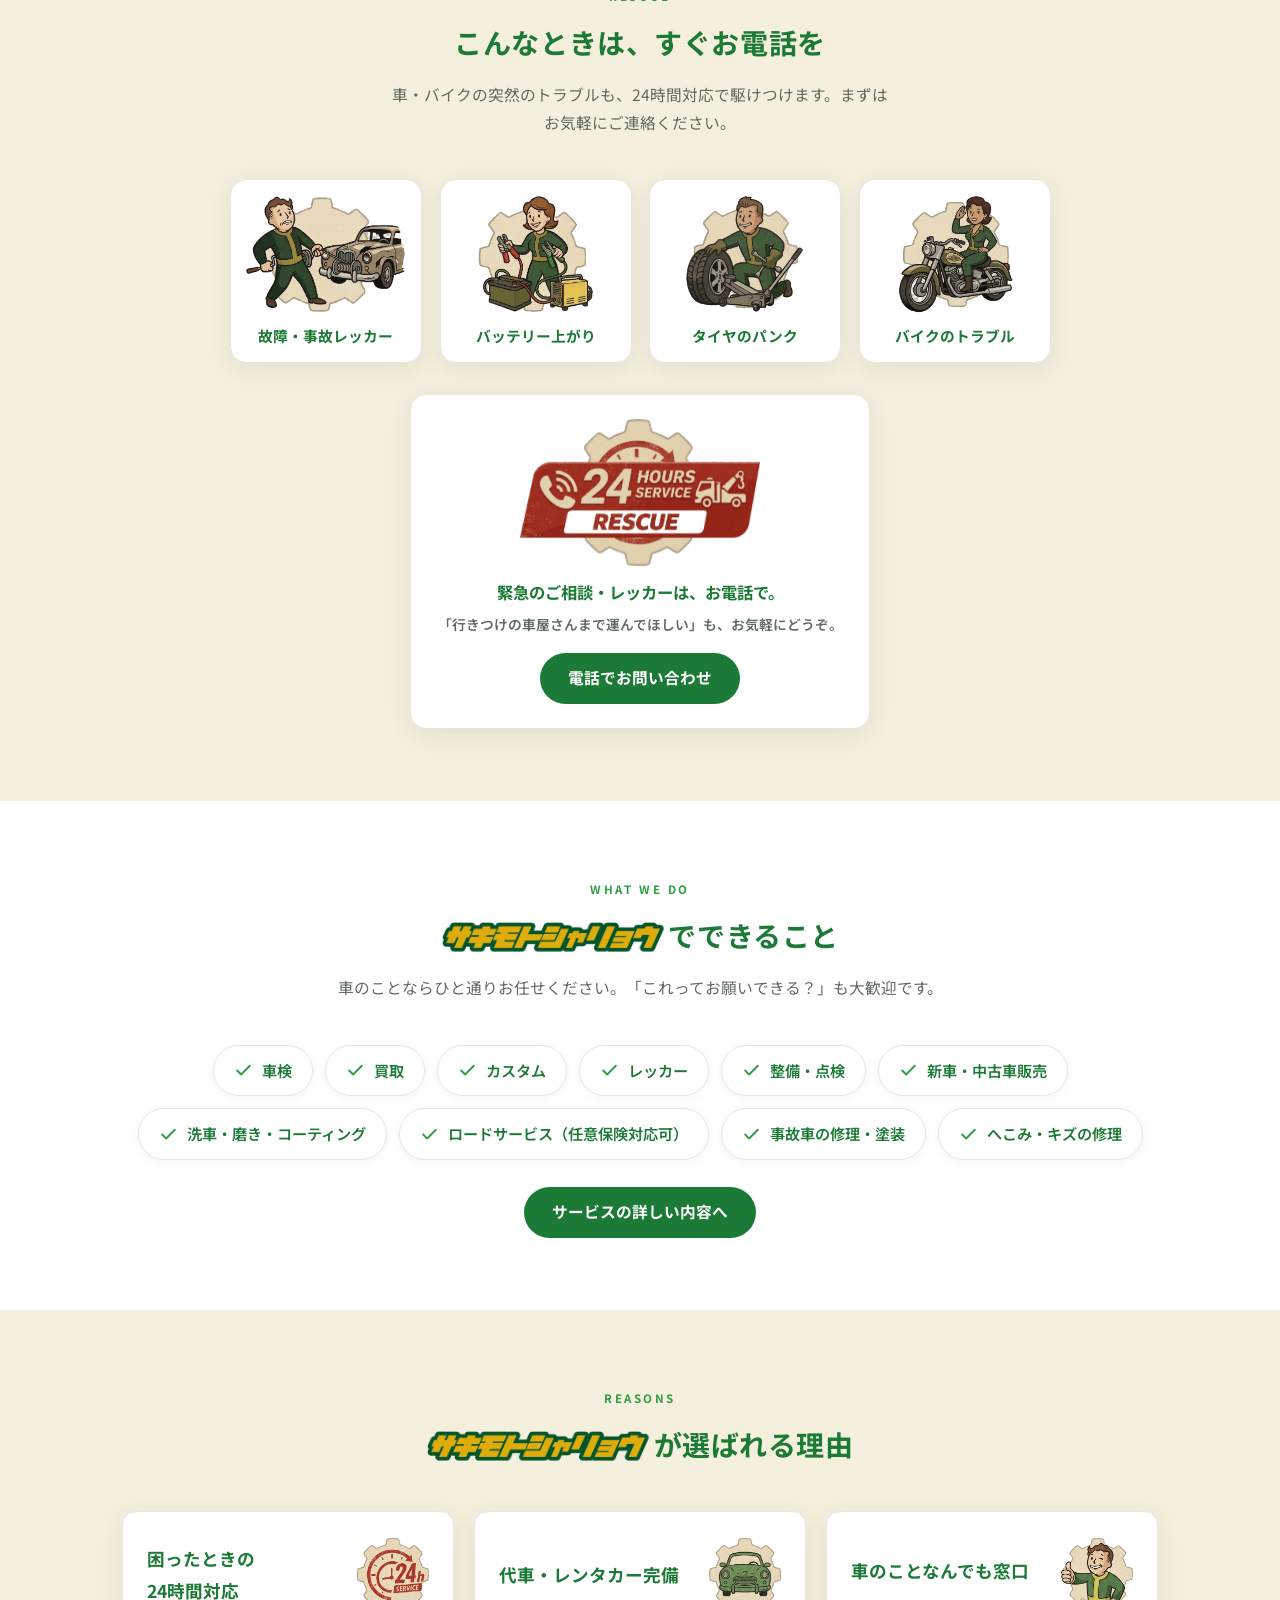
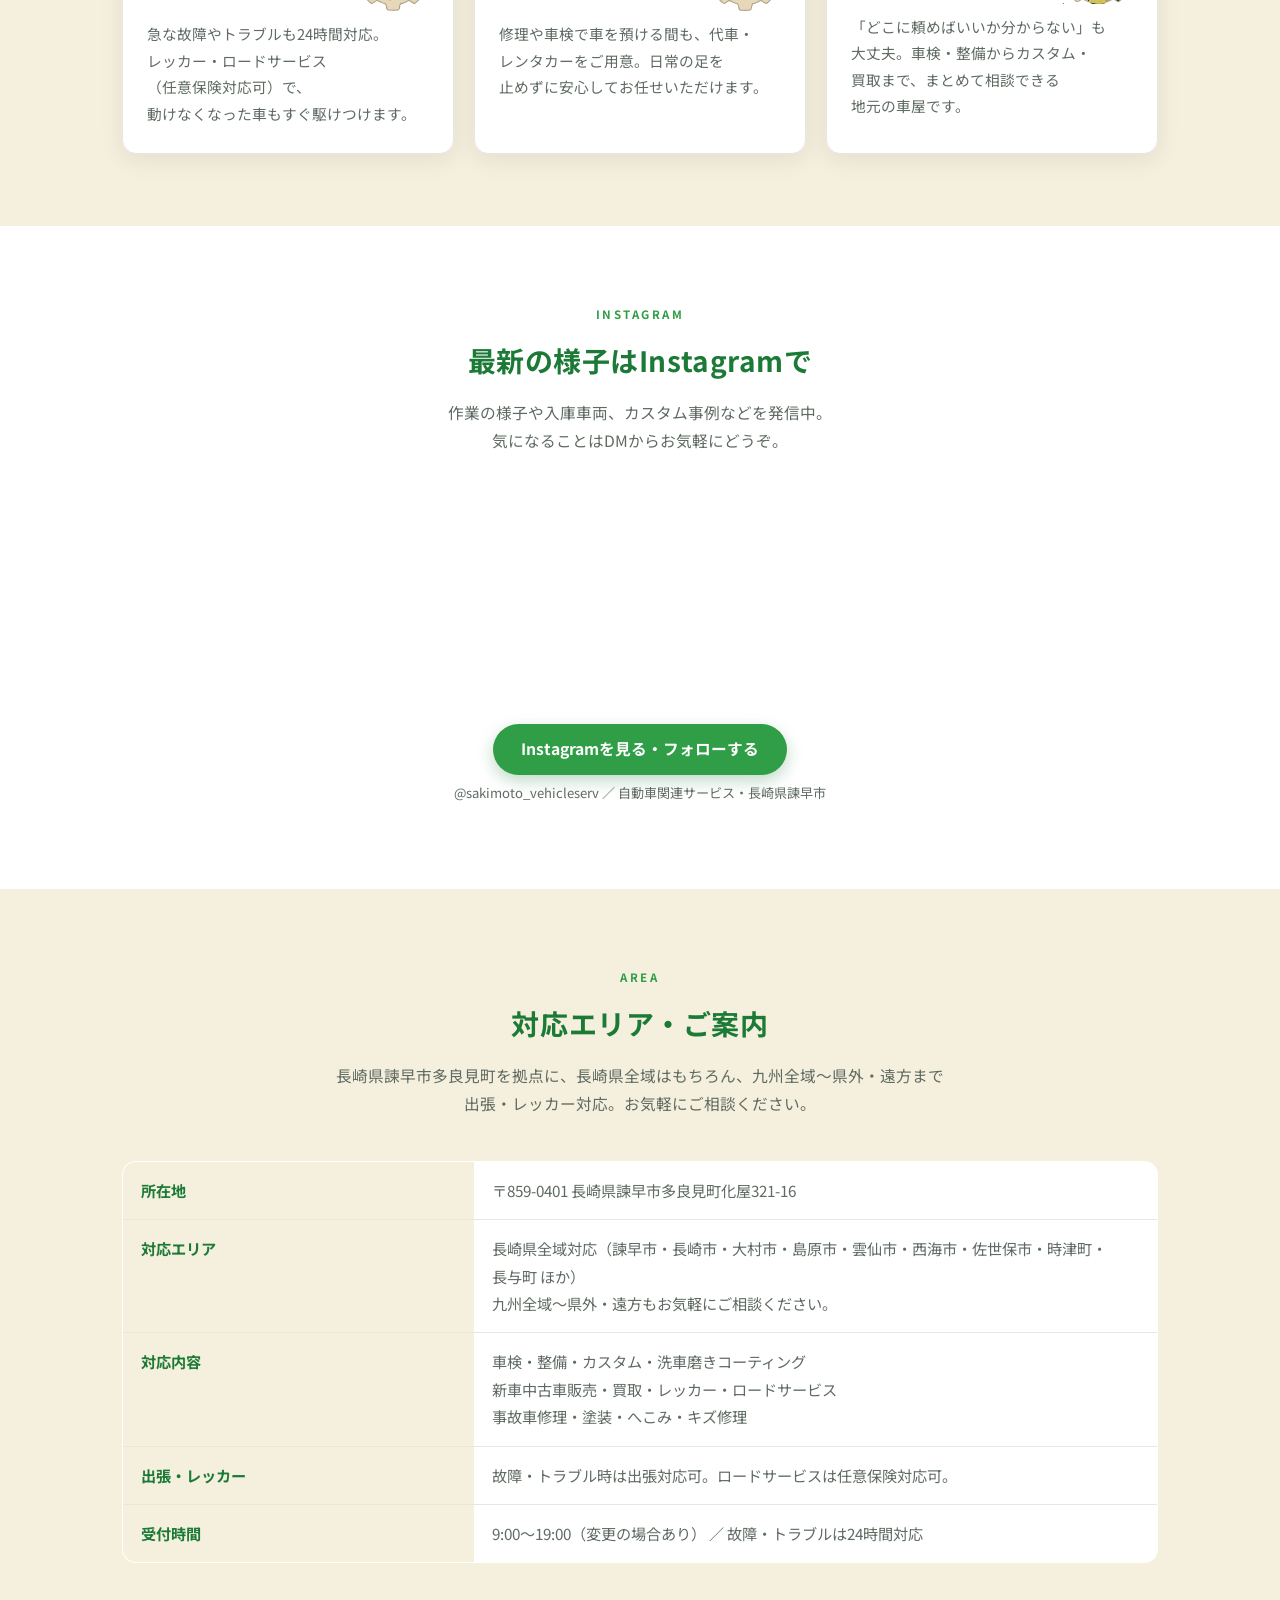
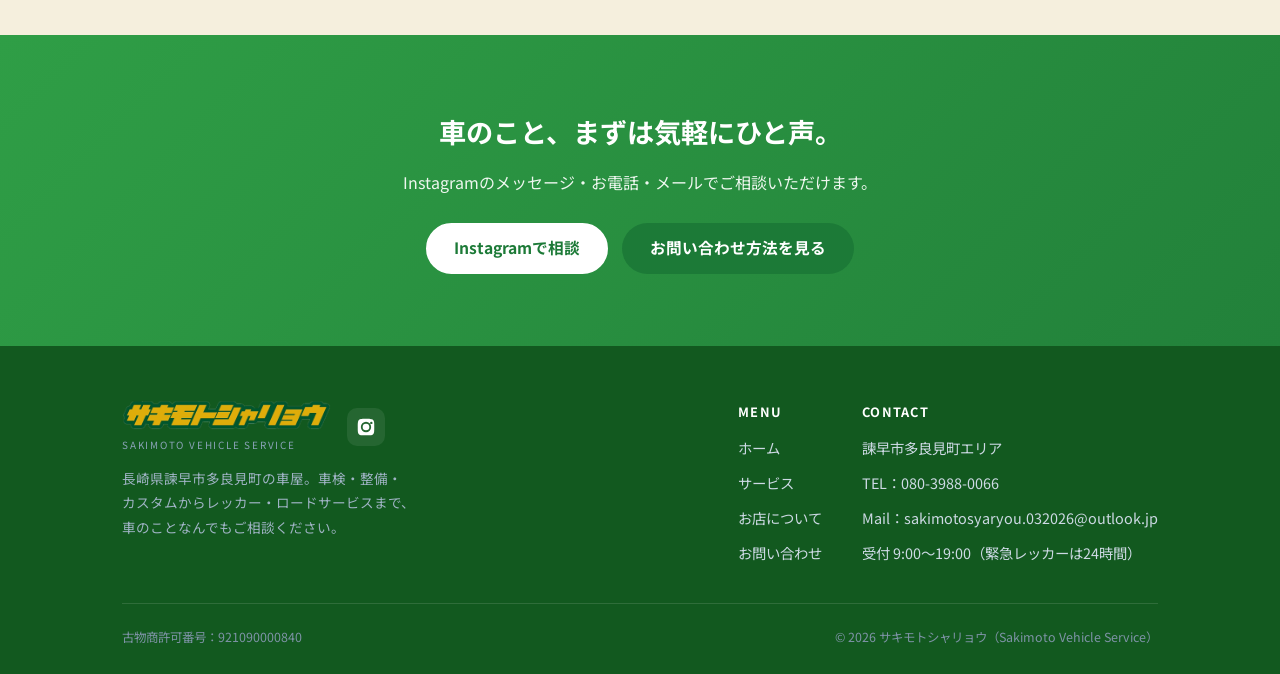
==== commit 211dec64: "対応エリアSEO強化＋Googleマップボタン修正 - 対応エリアを「長崎県全域対応（諫早市・長崎市・大村市・島原市・雲仙市・西海市・佐世保市・時津町・長与町 ほか）／九州全域〜県外・遠方も対応」に更" ====
--- a/index.html
+++ b/index.html
@@ -4,7 +4,7 @@
 <meta charset="UTF-8">
 <meta name="viewport" content="width=device-width, initial-scale=1.0">
 <title>サキモトシャリョウ｜長崎県諫早市の車屋（車検・整備・カスタム・ロードサービス）</title>
-<meta name="description" content="長崎県諫早市多良見町の車屋「サキモトシャリョウ」。車検・整備・カスタム・洗車磨きコーティング・新車中古車販売・買取・レッカー・ロードサービス・事故車修理塗装・へこみキズ修理まで。故障やトラブルは24時間対応、代車・レンタカー完備。車のことなんでもご相談ください。">
+<meta name="description" content="長崎県諫早市多良見町の車屋「サキモトシャリョウ」。車検・整備・カスタム・洗車磨きコーティング・新車中古車販売・買取・レッカー・ロードサービス・事故車修理塗装・へこみキズ修理まで。出張・レッカーは長崎県全域（諫早市・長崎市・大村市・島原市・雲仙市・西海市・佐世保市ほか）〜九州・遠方も対応。故障・トラブル24時間対応、代車・レンタカー完備。">
 <link rel="canonical" href="https://ymsk91d.github.io/sakimoto-vehicle/">
 <link rel="icon" href="favicon.svg" type="image/svg+xml">
 <link rel="apple-touch-icon" href="apple-touch-icon.png">
@@ -205,11 +205,11 @@
     <div class="section-head reveal">
       <span class="ey">Area</span>
       <h2>対応エリア・ご案内</h2>
-      <p><span class="nb">長崎県諫早市多良見町を拠点に、</span><span class="nb">近隣はもちろん遠方への</span><span class="nb">出張・レッカーもお気軽にご相談ください。</span></p>
+      <p><span class="nb">長崎県諫早市多良見町を拠点に、</span><span class="nb">長崎県全域はもちろん、</span><span class="nb">九州全域〜県外・遠方まで</span><span class="nb">出張・レッカー対応。</span><span class="nb">お気軽にご相談ください。</span></p>
     </div>
     <table class="spec reveal">
       <tr><th>所在地</th><td><span class="nb">〒859-0401</span> <span class="nb">長崎県諫早市多良見町化屋321-16</span></td></tr>
-      <tr><th>対応エリア</th><td><span class="nb">長崎県諫早市多良見町・周辺エリア</span></td></tr>
+      <tr><th>対応エリア</th><td><span class="nb">長崎県全域対応</span>（<span class="nb">諫早市</span>・<span class="nb">長崎市</span>・<span class="nb">大村市</span>・<span class="nb">島原市</span>・<span class="nb">雲仙市</span>・<span class="nb">西海市</span>・<span class="nb">佐世保市</span>・<span class="nb">時津町</span>・<span class="nb">長与町</span> ほか）<br><span class="nb">九州全域〜県外・遠方も</span><span class="nb">お気軽にご相談ください。</span></td></tr>
       <tr><th>対応内容</th><td><span class="nb">車検</span>・<span class="nb">整備</span>・<span class="nb">カスタム</span>・<span class="nb">洗車磨きコーティング</span><br><span class="nb">新車中古車販売</span>・<span class="nb">買取</span>・<span class="nb">レッカー</span>・<span class="nb">ロードサービス</span><br><span class="nb">事故車修理・塗装</span>・<span class="nb">へこみ・キズ修理</span></td></tr>
       <tr><th>出張・レッカー</th><td><span class="nb">故障・トラブル時は出張対応可。</span><span class="nb">ロードサービスは任意保険対応可。</span></td></tr>
       <tr><th>受付時間</th><td><span class="nb">9:00〜19:00（変更の場合あり）</span> ／ <span class="nb">故障・トラブルは24時間対応</span></td></tr>
@@ -298,7 +298,16 @@
   "email": "sakimotosyaryou.032026@outlook.jp",
   "image": "https://ymsk91d.github.io/sakimoto-vehicle/og-image.png",
   "priceRange": "¥¥",
-  "areaServed": { "@type": "City", "name": "諫早市" },
+  "areaServed": [
+    { "@type": "AdministrativeArea", "name": "長崎県" },
+    { "@type": "City", "name": "諫早市" },
+    { "@type": "City", "name": "長崎市" },
+    { "@type": "City", "name": "大村市" },
+    { "@type": "City", "name": "島原市" },
+    { "@type": "City", "name": "雲仙市" },
+    { "@type": "City", "name": "西海市" },
+    { "@type": "City", "name": "佐世保市" }
+  ],
   "address": {
     "@type": "PostalAddress",
     "postalCode": "859-0401",
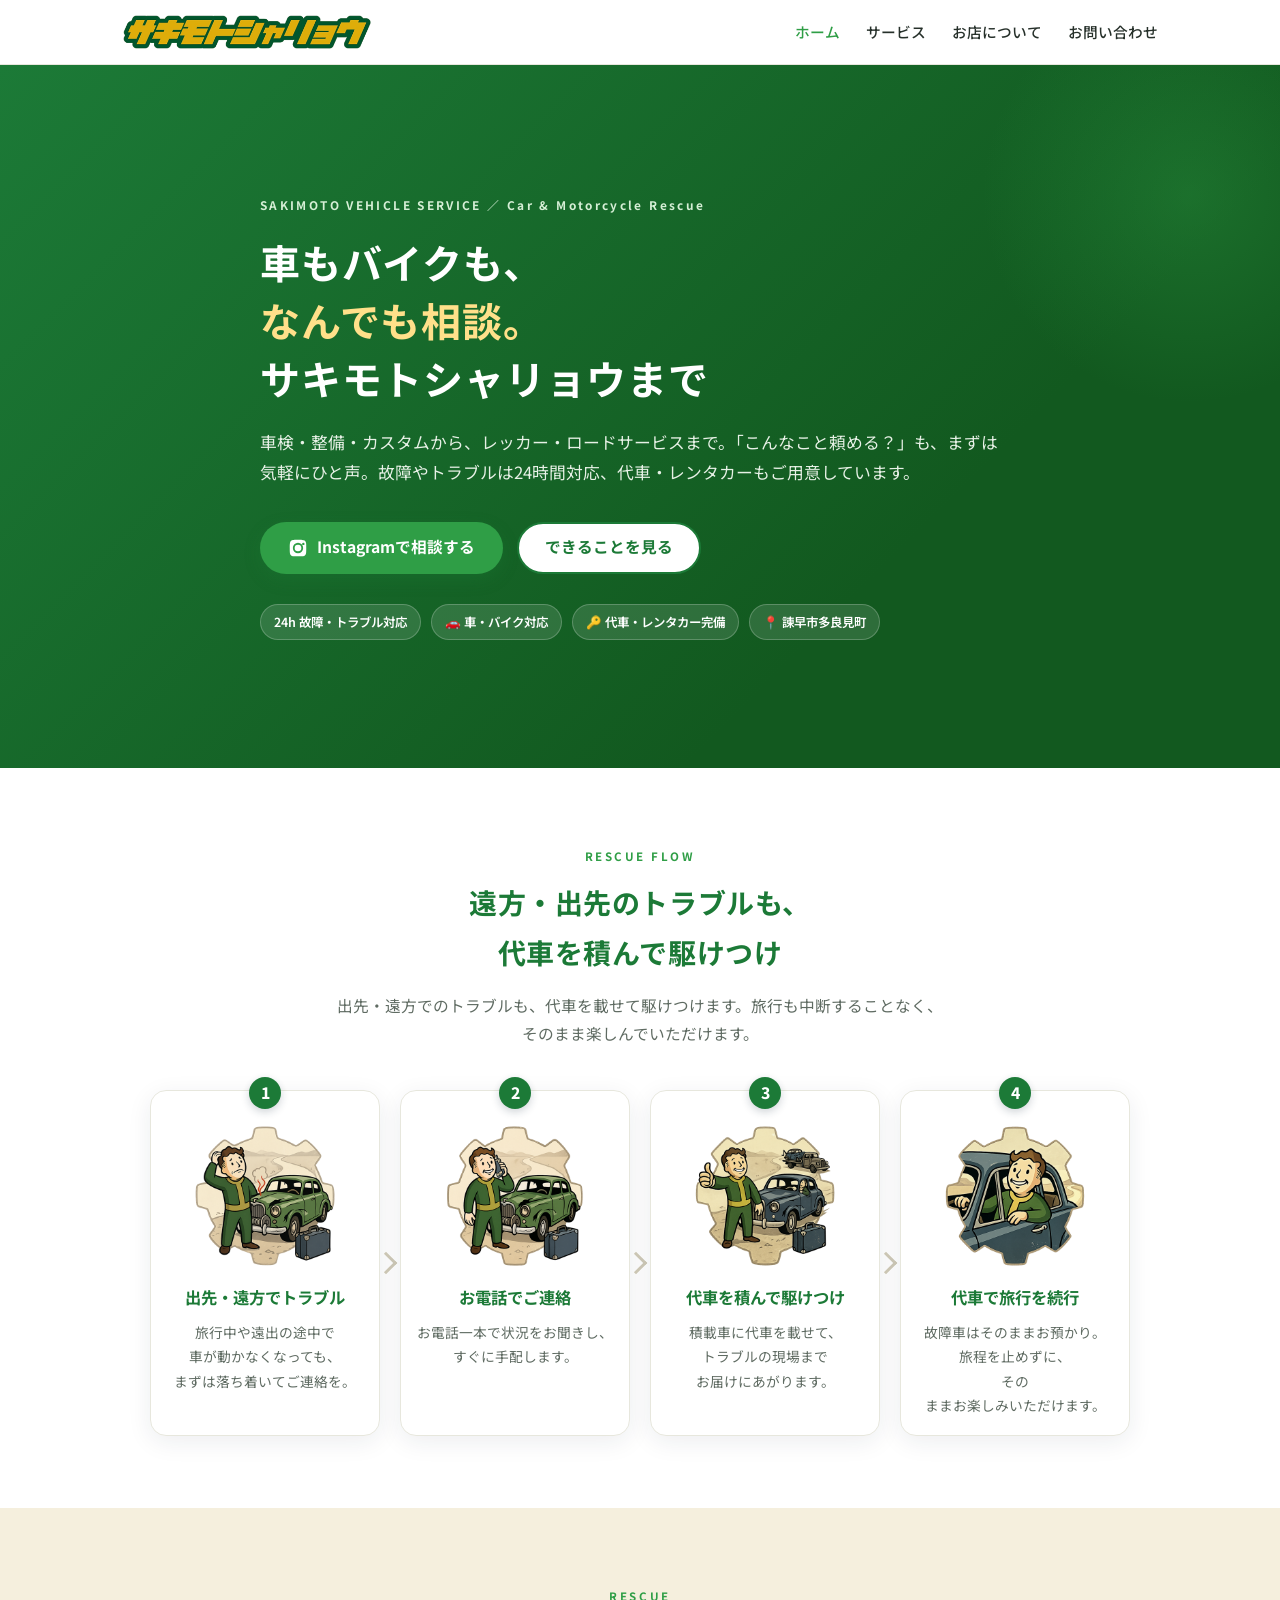
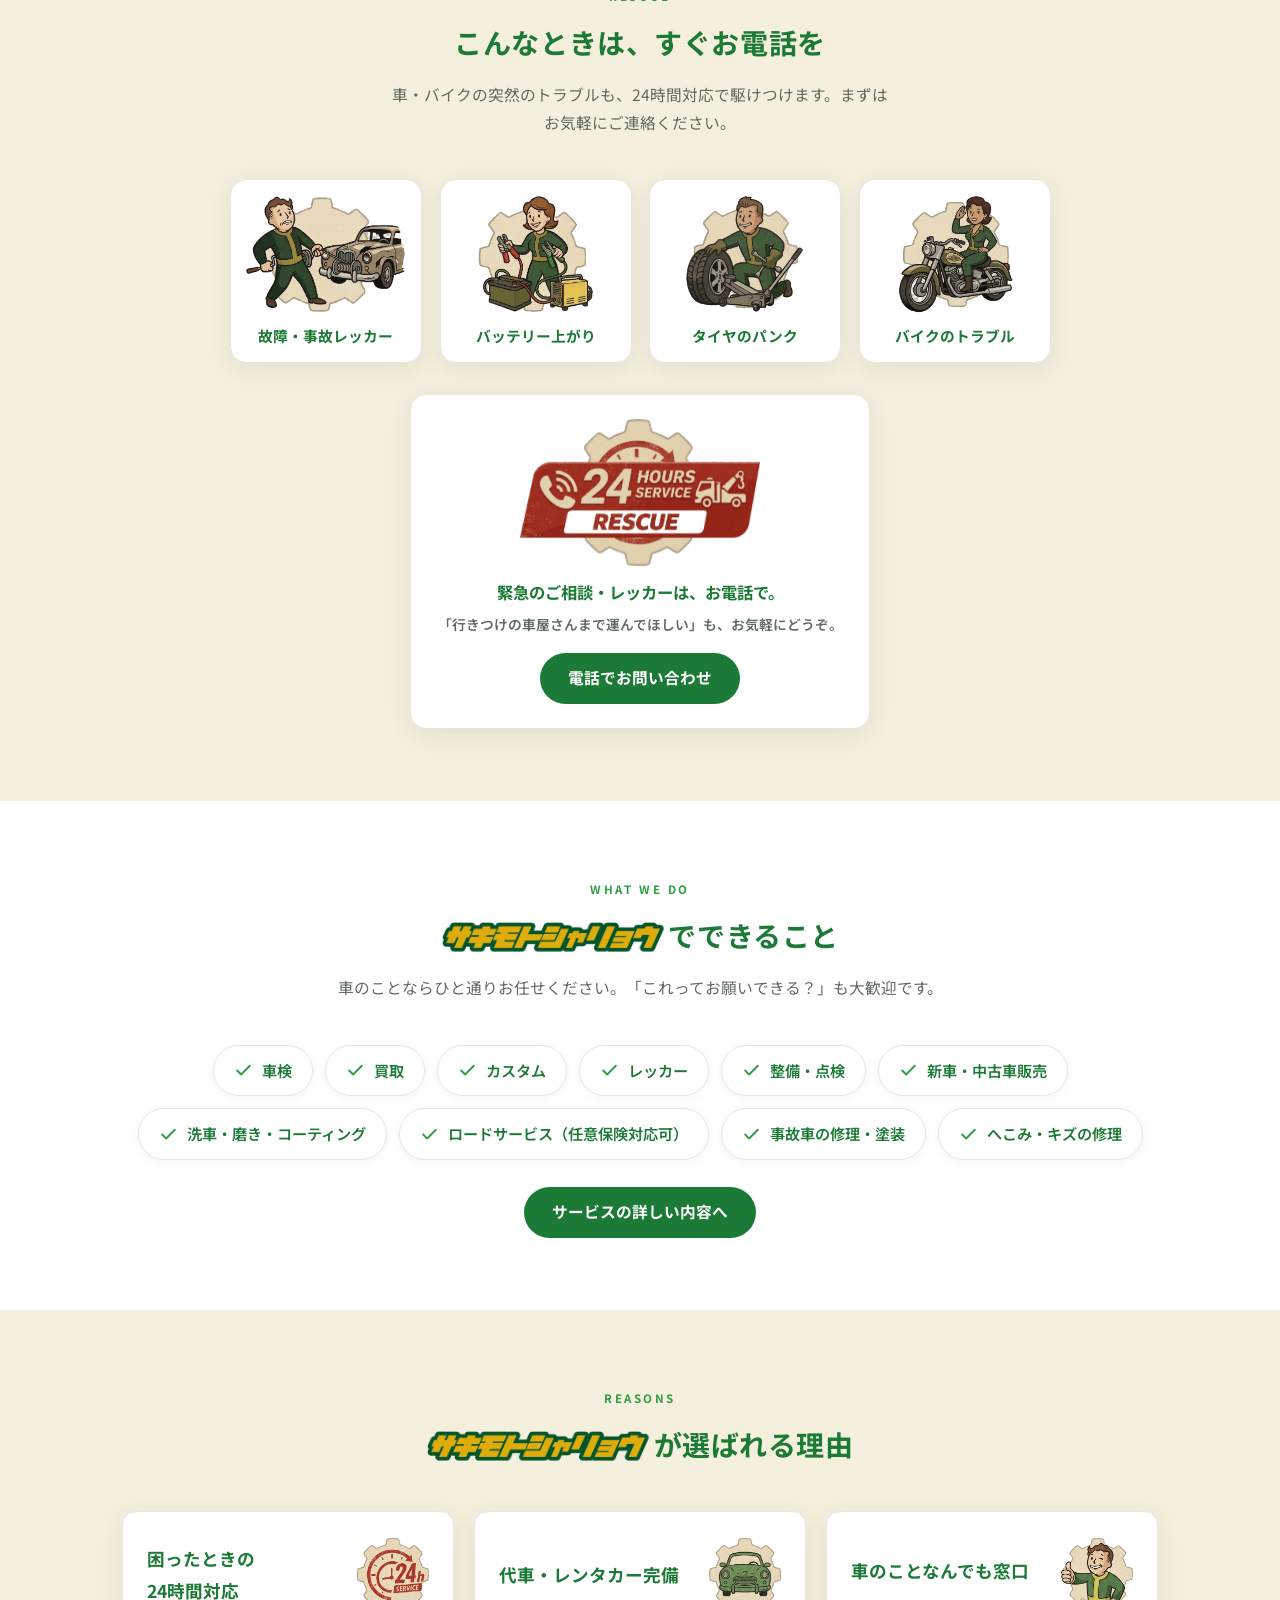
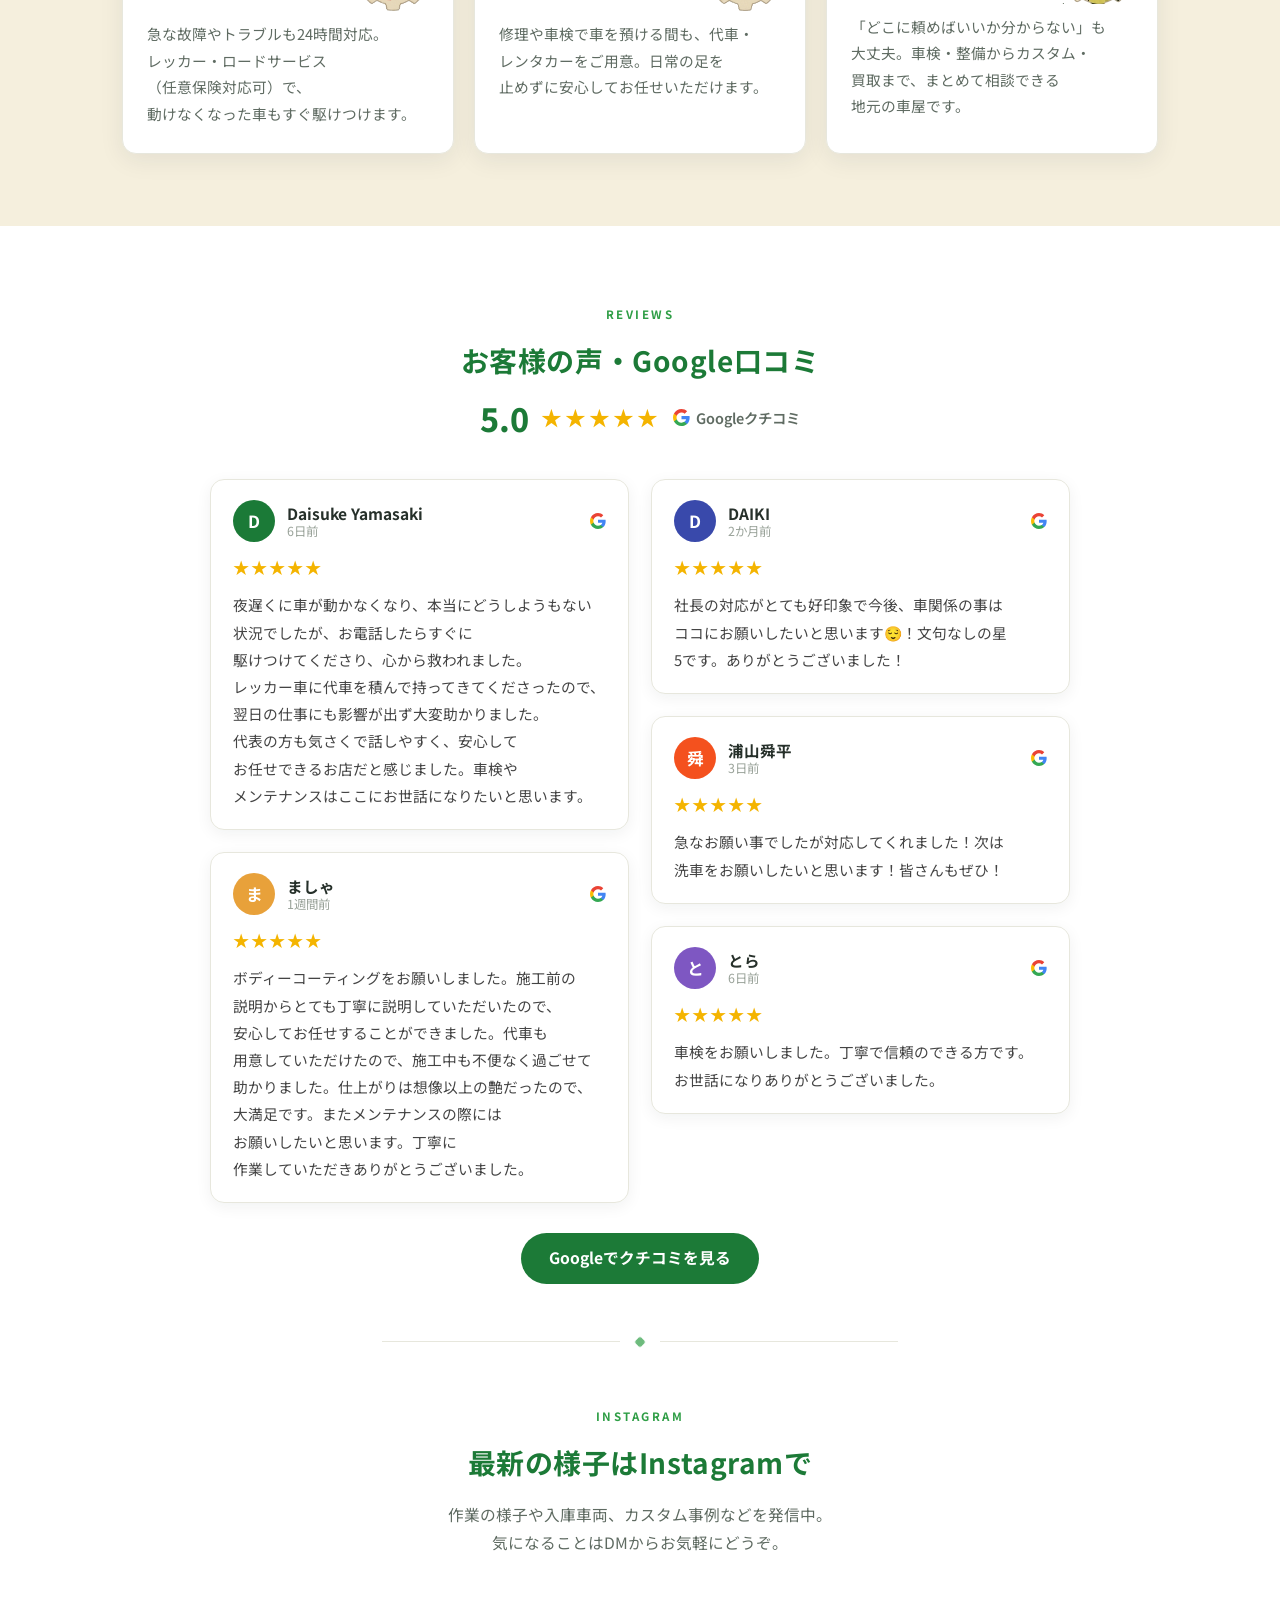
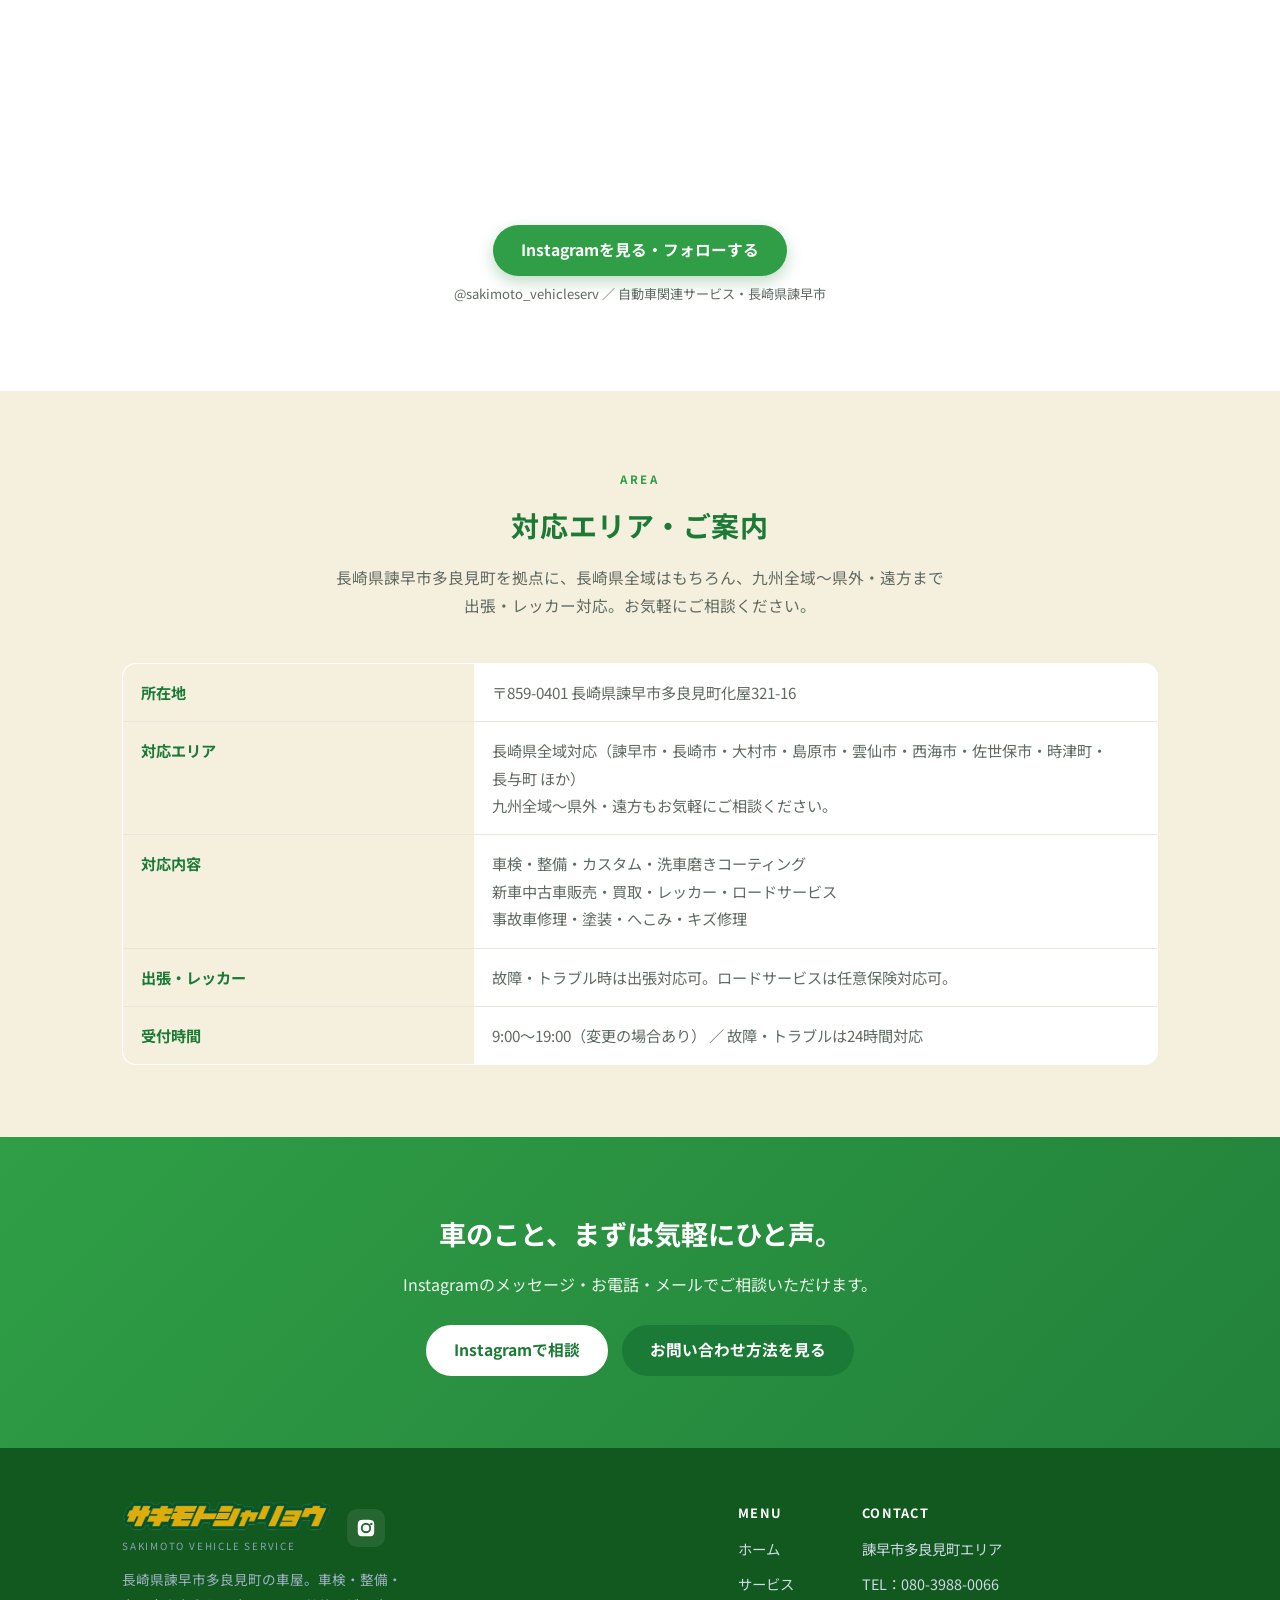
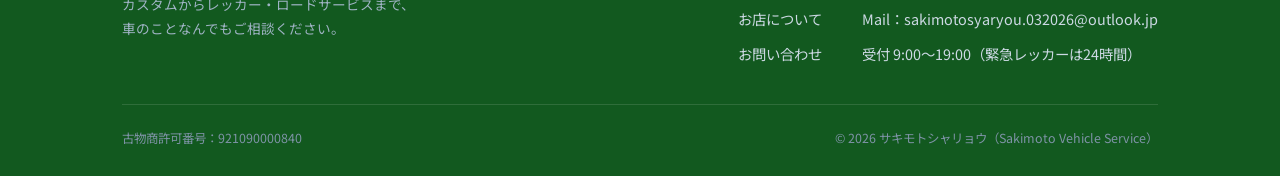
==== commit 6d1bc480: "メニューバー固定修正＋Google口コミセクション新設（5件）＋区切り線追加 Co-Authored-By: Claude Opus 4.8 <noreply@anthropic.com>" ====
--- a/index.html
+++ b/index.html
@@ -181,6 +181,31 @@
     </div>
   </div>
 </section>
+
+<!-- ============ お客様の声 / Google口コミ ============ -->
+<section class="reviews-sec">
+  <div class="container">
+    <div class="section-head reveal">
+      <span class="ey">Reviews</span>
+      <h2>お客様の声・Google口コミ</h2>
+      <div class="rv-summary">
+        <span class="rv-score">5.0</span>
+        <span class="rv-stars-top" aria-label="5つ星評価">★★★★★</span>
+        <span class="rv-count">
+          <svg class="g-ic" viewBox="0 0 24 24" width="17" height="17" aria-hidden="true"><path fill="#4285F4" d="M23.5 12.3c0-.8-.1-1.6-.2-2.3H12v4.5h6.5c-.3 1.5-1.1 2.7-2.4 3.6v3h3.9c2.3-2.1 3.5-5.2 3.5-8.8z"/><path fill="#34A853" d="M12 24c3.2 0 5.9-1.1 7.9-2.9l-3.9-3c-1.1.7-2.5 1.2-4 1.2-3.1 0-5.7-2.1-6.6-4.9H1.4v3.1C3.4 21.3 7.4 24 12 24z"/><path fill="#FBBC05" d="M5.4 14.4c-.2-.7-.4-1.4-.4-2.4s.1-1.6.4-2.4V6.5H1.4C.5 8.2 0 10 0 12s.5 3.8 1.4 5.5l4-3.1z"/><path fill="#EA4335" d="M12 4.8c1.8 0 3.3.6 4.5 1.8l3.4-3.4C17.9 1.2 15.2 0 12 0 7.4 0 3.4 2.7 1.4 6.5l4 3.1C6.3 6.8 8.9 4.8 12 4.8z"/></svg>
+          Googleクチコミ
+        </span>
+      </div>
+    </div>
+    <div class="reviews-grid" id="reviews"></div>
+    <div style="text-align:center;margin-top:30px">
+      <a class="btn btn-navy" href="https://maps.google.com/?cid=6592741621840236127" target="_blank" rel="noopener">Googleでクチコミを見る</a>
+    </div>
+  </div>
+</section>
+
+<!-- セクション区切り -->
+<div class="sec-divide" aria-hidden="true"><span class="dot"></span></div>
 
 <!-- ============ Instagram ============ -->
 <section>
@@ -322,6 +347,59 @@
 </script>
 
 <script type="module" src="https://w.behold.so/widget.js"></script>
+<!-- お客様の声: データを足すだけで増やせます（1件＝オブジェクト1個） -->
+<script>
+(function(){
+  // ▼ ここに口コミを追加・編集（color=アバター色／initial=頭文字／rating=★の数）
+  var REVIEWS = [
+    { name:'Daisuke Yamasaki', initial:'D', color:'#1b7a37', rating:5, date:'6日前',
+      text:'夜遅くに車が動かなくなり、本当にどうしようもない状況でしたが、お電話したらすぐに駆けつけてくださり、心から救われました。レッカー車に代車を積んで持ってきてくださったので、翌日の仕事にも影響が出ず大変助かりました。\n代表の方も気さくで話しやすく、安心してお任せできるお店だと感じました。車検やメンテナンスはここにお世話になりたいと思います。' },
+    { name:'ましゃ', initial:'ま', color:'#e8a13a', rating:5, date:'1週間前',
+      text:'ボディーコーティングをお願いしました。施工前の説明からとても丁寧に説明していただいたので、安心してお任せすることができました。代車も用意していただけたので、施工中も不便なく過ごせて助かりました。仕上がりは想像以上の艶だったので、大満足です。またメンテナンスの際にはお願いしたいと思います。丁寧に作業していただきありがとうございました。' },
+    { name:'DAIKI', initial:'D', color:'#3949ab', rating:5, date:'2か月前',
+      text:'社長の対応がとても好印象で今後、車関係の事はココにお願いしたいと思います😌！文句なしの星5です。ありがとうございました！' },
+    { name:'浦山舜平', initial:'舜', color:'#f4511e', rating:5, date:'3日前',
+      text:'急なお願い事でしたが対応してくれました！次は洗車をお願いしたいと思います！皆さんもぜひ！' },
+    { name:'とら', initial:'と', color:'#7e57c2', rating:5, date:'6日前',
+      text:'車検をお願いしました。丁寧で信頼のできる方です。お世話になりありがとうございました。' }
+  ];
+  var GOOGLE_G = '<svg viewBox="0 0 24 24" width="16" height="16" aria-hidden="true"><path fill="#4285F4" d="M23.5 12.3c0-.8-.1-1.6-.2-2.3H12v4.5h6.5c-.3 1.5-1.1 2.7-2.4 3.6v3h3.9c2.3-2.1 3.5-5.2 3.5-8.8z"/><path fill="#34A853" d="M12 24c3.2 0 5.9-1.1 7.9-2.9l-3.9-3c-1.1.7-2.5 1.2-4 1.2-3.1 0-5.7-2.1-6.6-4.9H1.4v3.1C3.4 21.3 7.4 24 12 24z"/><path fill="#FBBC05" d="M5.4 14.4c-.2-.7-.4-1.4-.4-2.4s.1-1.6.4-2.4V6.5H1.4C.5 8.2 0 10 0 12s.5 3.8 1.4 5.5l4-3.1z"/><path fill="#EA4335" d="M12 4.8c1.8 0 3.3.6 4.5 1.8l3.4-3.4C17.9 1.2 15.2 0 12 0 7.4 0 3.4 2.7 1.4 6.5l4 3.1C6.3 6.8 8.9 4.8 12 4.8z"/></svg>';
+  var box = document.getElementById('reviews');
+  if (!box) return;
+  REVIEWS.forEach(function(r, i){
+    var card = document.createElement('article');
+    card.className = 'rv-card reveal rev-zoom';
+    card.style.transitionDelay = (0.06 * i).toFixed(2) + 's';
+
+    var head = document.createElement('div'); head.className = 'rv-head';
+    var av = document.createElement('span'); av.className = 'rv-avatar';
+    av.style.background = r.color; av.textContent = r.initial;
+    var meta = document.createElement('div'); meta.className = 'rv-meta';
+    var nm = document.createElement('span'); nm.className = 'rv-name'; nm.textContent = r.name;
+    var dt = document.createElement('span'); dt.className = 'rv-date'; dt.textContent = r.date;
+    meta.appendChild(nm); meta.appendChild(dt);
+    var g = document.createElement('span'); g.className = 'rv-g'; g.innerHTML = GOOGLE_G;
+    head.appendChild(av); head.appendChild(meta); head.appendChild(g);
+
+    var stars = document.createElement('div'); stars.className = 'rv-stars';
+    stars.setAttribute('aria-label', r.rating + 'つ星');
+    for (var s = 0; s < 5; s++){
+      var st = document.createElement('span'); st.textContent = '★';
+      if (s < r.rating) st.className = 'on';
+      stars.appendChild(st);
+    }
+
+    var p = document.createElement('p'); p.className = 'rv-text';
+    r.text.split('\n').forEach(function(line, idx){
+      if (idx) p.appendChild(document.createElement('br'));
+      p.appendChild(document.createTextNode(line));
+    });
+
+    card.appendChild(head); card.appendChild(stars); card.appendChild(p);
+    box.appendChild(card);
+  });
+})();
+</script>
 <script src="reveal.js"></script>
 <script src="transition.js"></script>
 </body>
--- a/style.css
+++ b/style.css
@@ -21,9 +21,9 @@
 }
 
 *{box-sizing:border-box}
-html{scroll-behavior:smooth;overflow-x:hidden}
+html{scroll-behavior:smooth;overflow-x:clip}
 body{
-  margin:0;overflow-x:hidden;
+  margin:0;overflow-x:clip;
   font-family:"Noto Sans JP",-apple-system,BlinkMacSystemFont,"Segoe UI",Roboto,"Helvetica Neue",Arial,sans-serif;
   color:var(--ink);
   background:var(--bg);
@@ -478,3 +478,29 @@
 
 /* レスキュー: 24時間対応バナー */
 .rescue-badge{width:100%;max-width:240px;height:auto;display:block;margin:0 auto 12px}
+
+/* ===== お客様の声 / Google口コミ ===== */
+.rv-summary{display:flex;align-items:center;justify-content:center;gap:12px;margin-top:14px;flex-wrap:wrap}
+.rv-summary .rv-score{font-size:2rem;font-weight:800;color:var(--navy);line-height:1}
+.rv-summary .rv-stars-top{color:#f4b400;font-size:1.3rem;letter-spacing:3px}
+.rv-summary .rv-count{display:inline-flex;align-items:center;gap:6px;font-size:.9rem;color:var(--gray);font-weight:600}
+.rv-summary .g-ic{flex-shrink:0}
+.reviews-grid{column-count:2;column-gap:22px;max-width:860px;margin:30px auto 0}
+.rv-card{break-inside:avoid;background:#fff;border:1px solid var(--line);border-radius:var(--radius);padding:20px 22px;margin-bottom:22px;box-shadow:0 4px 16px rgba(20,40,30,.06)}
+.rv-head{display:flex;align-items:center;gap:12px}
+.rv-avatar{width:42px;height:42px;border-radius:50%;flex-shrink:0;display:flex;align-items:center;justify-content:center;color:#fff;font-weight:700;font-size:1.05rem}
+.rv-meta{display:flex;flex-direction:column;line-height:1.3;flex:1;min-width:0}
+.rv-name{font-weight:700;color:var(--ink);font-size:.97rem}
+.rv-date{font-size:.78rem;color:#9aa39a}
+.rv-g{flex-shrink:0;display:flex}
+.rv-stars{margin:11px 0 9px;letter-spacing:2px;font-size:1.02rem;color:#dcdcd2}
+.rv-stars .on{color:#f4b400}
+.rv-text{margin:0;font-size:.92rem;line-height:1.85;color:#444}
+@media (max-width:640px){
+  .reviews-grid{column-count:1;max-width:460px}
+}
+
+/* セクション区切り（line—◆—line） */
+.sec-divide{max-width:560px;margin:-18px auto;padding:0 22px;display:flex;align-items:center;gap:16px}
+.sec-divide::before,.sec-divide::after{content:"";flex:1;height:1px;background:var(--line)}
+.sec-divide .dot{width:8px;height:8px;background:var(--accent);transform:rotate(45deg);border-radius:2px;flex-shrink:0;opacity:.7}
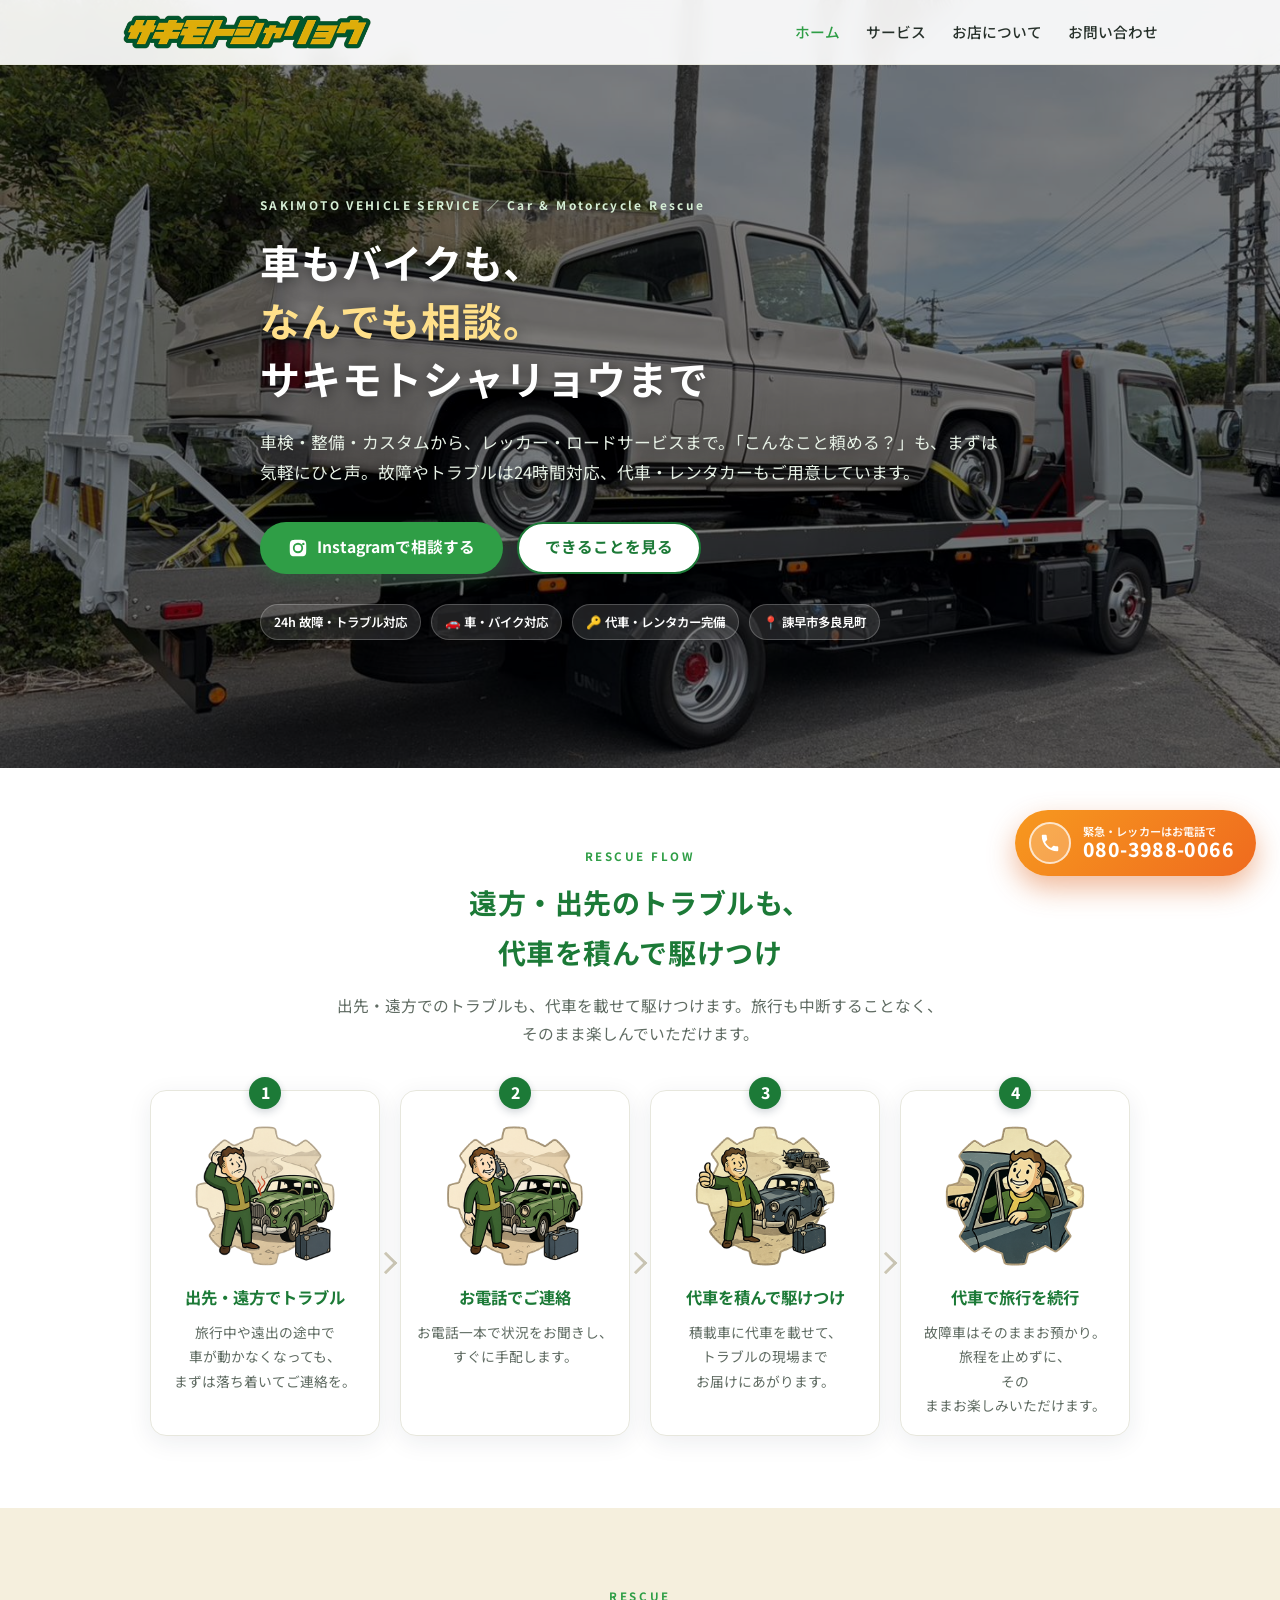
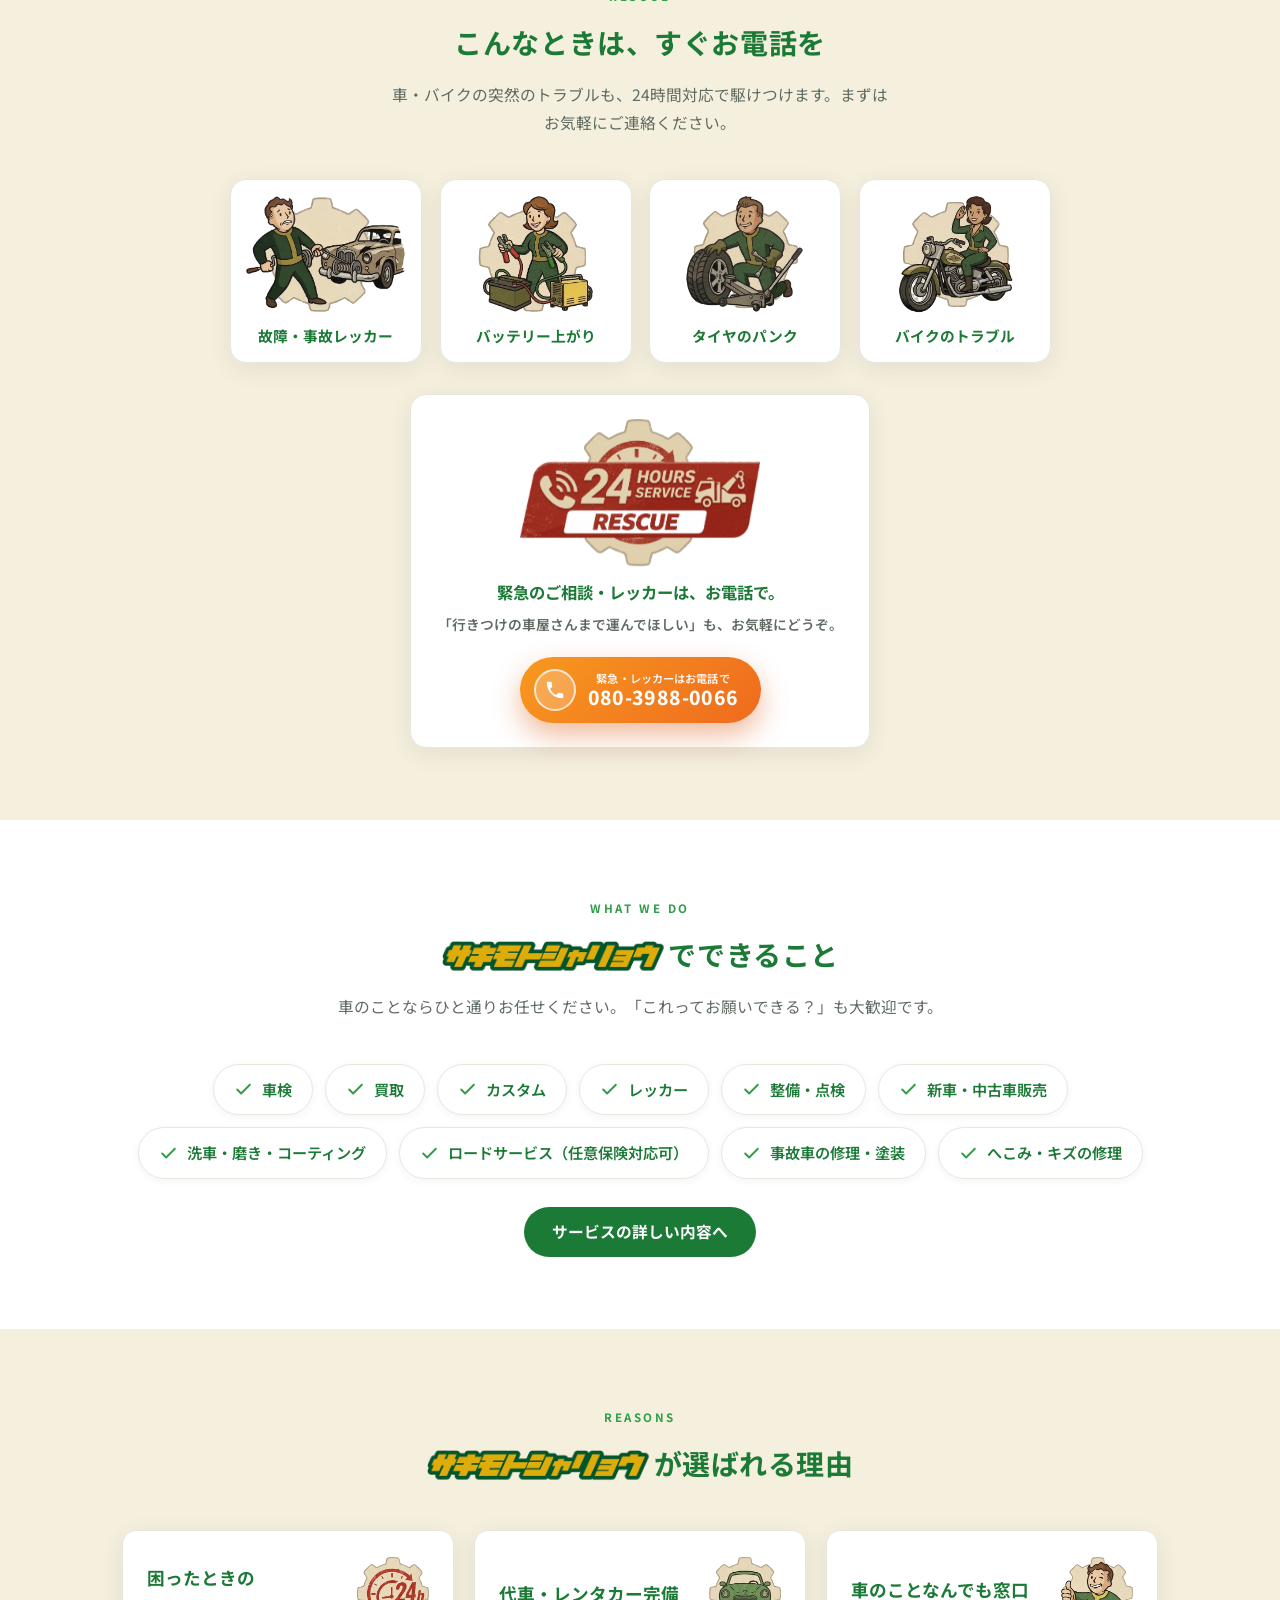
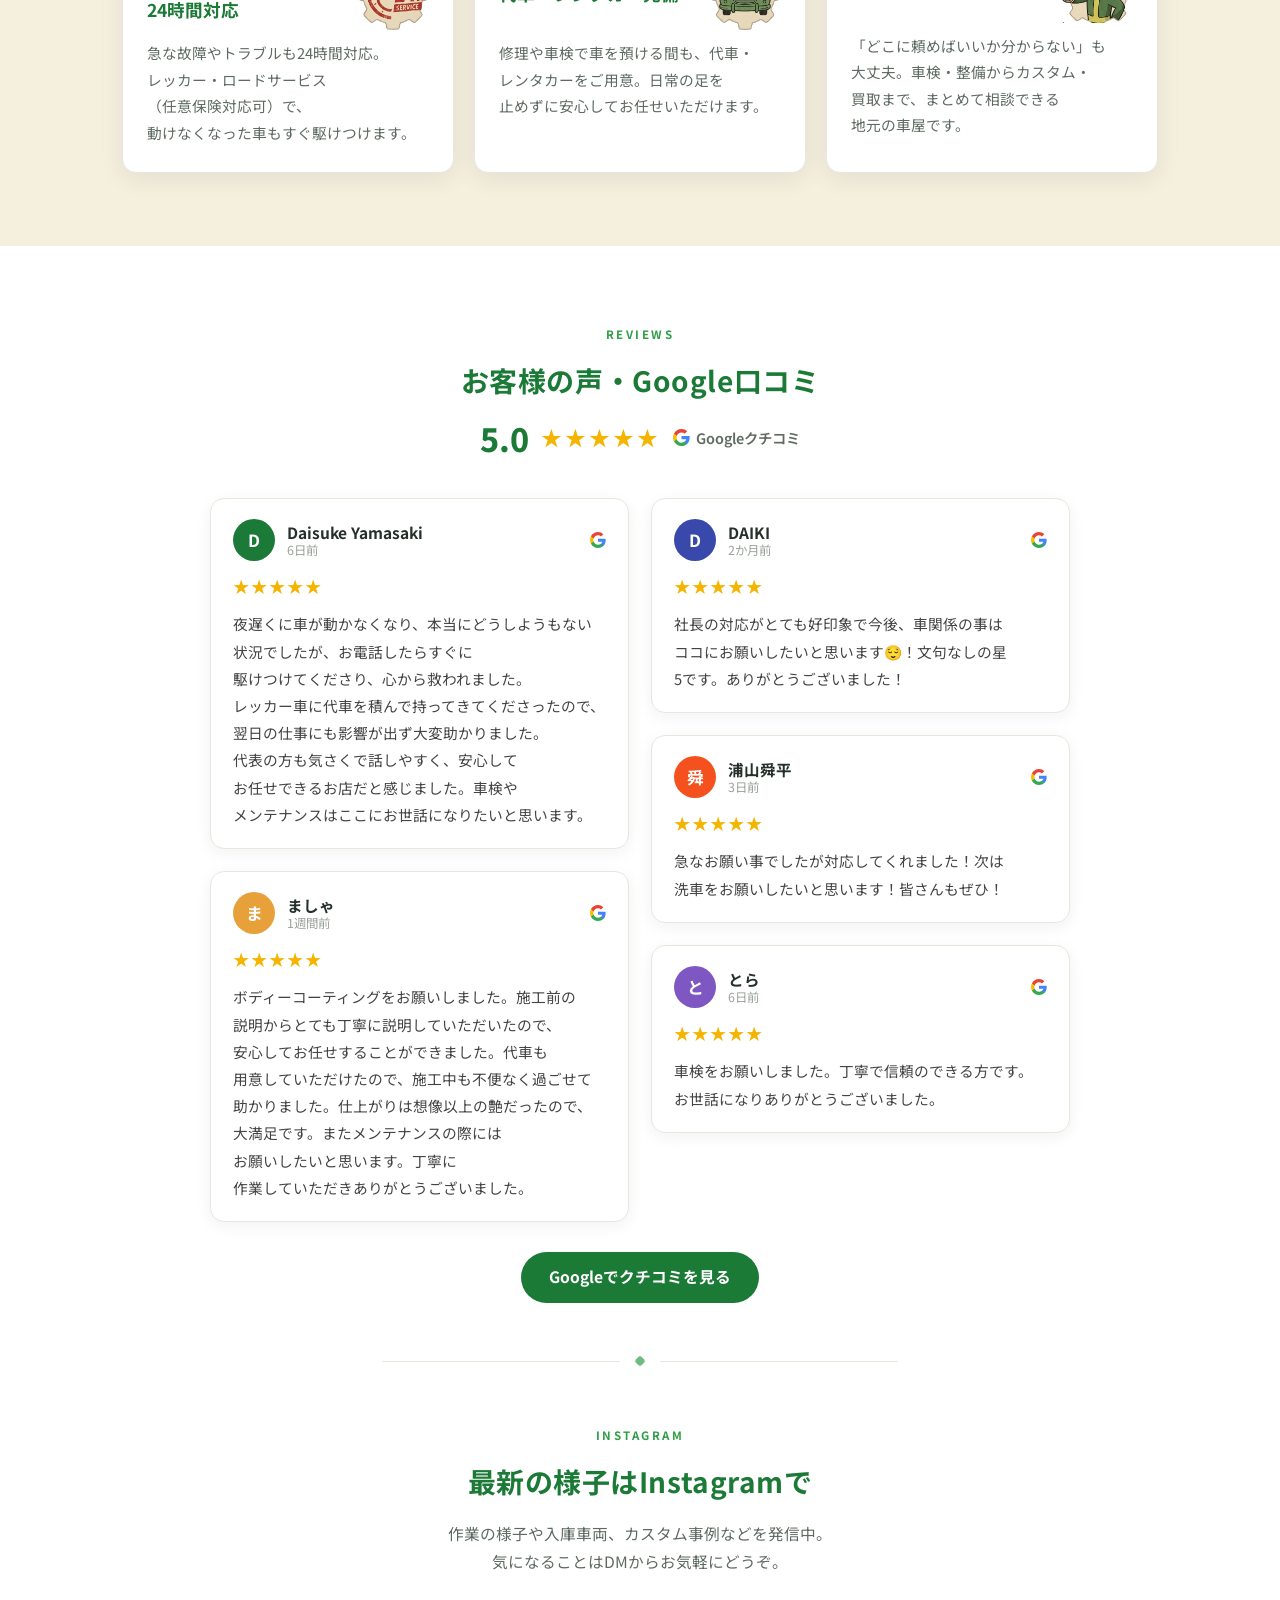
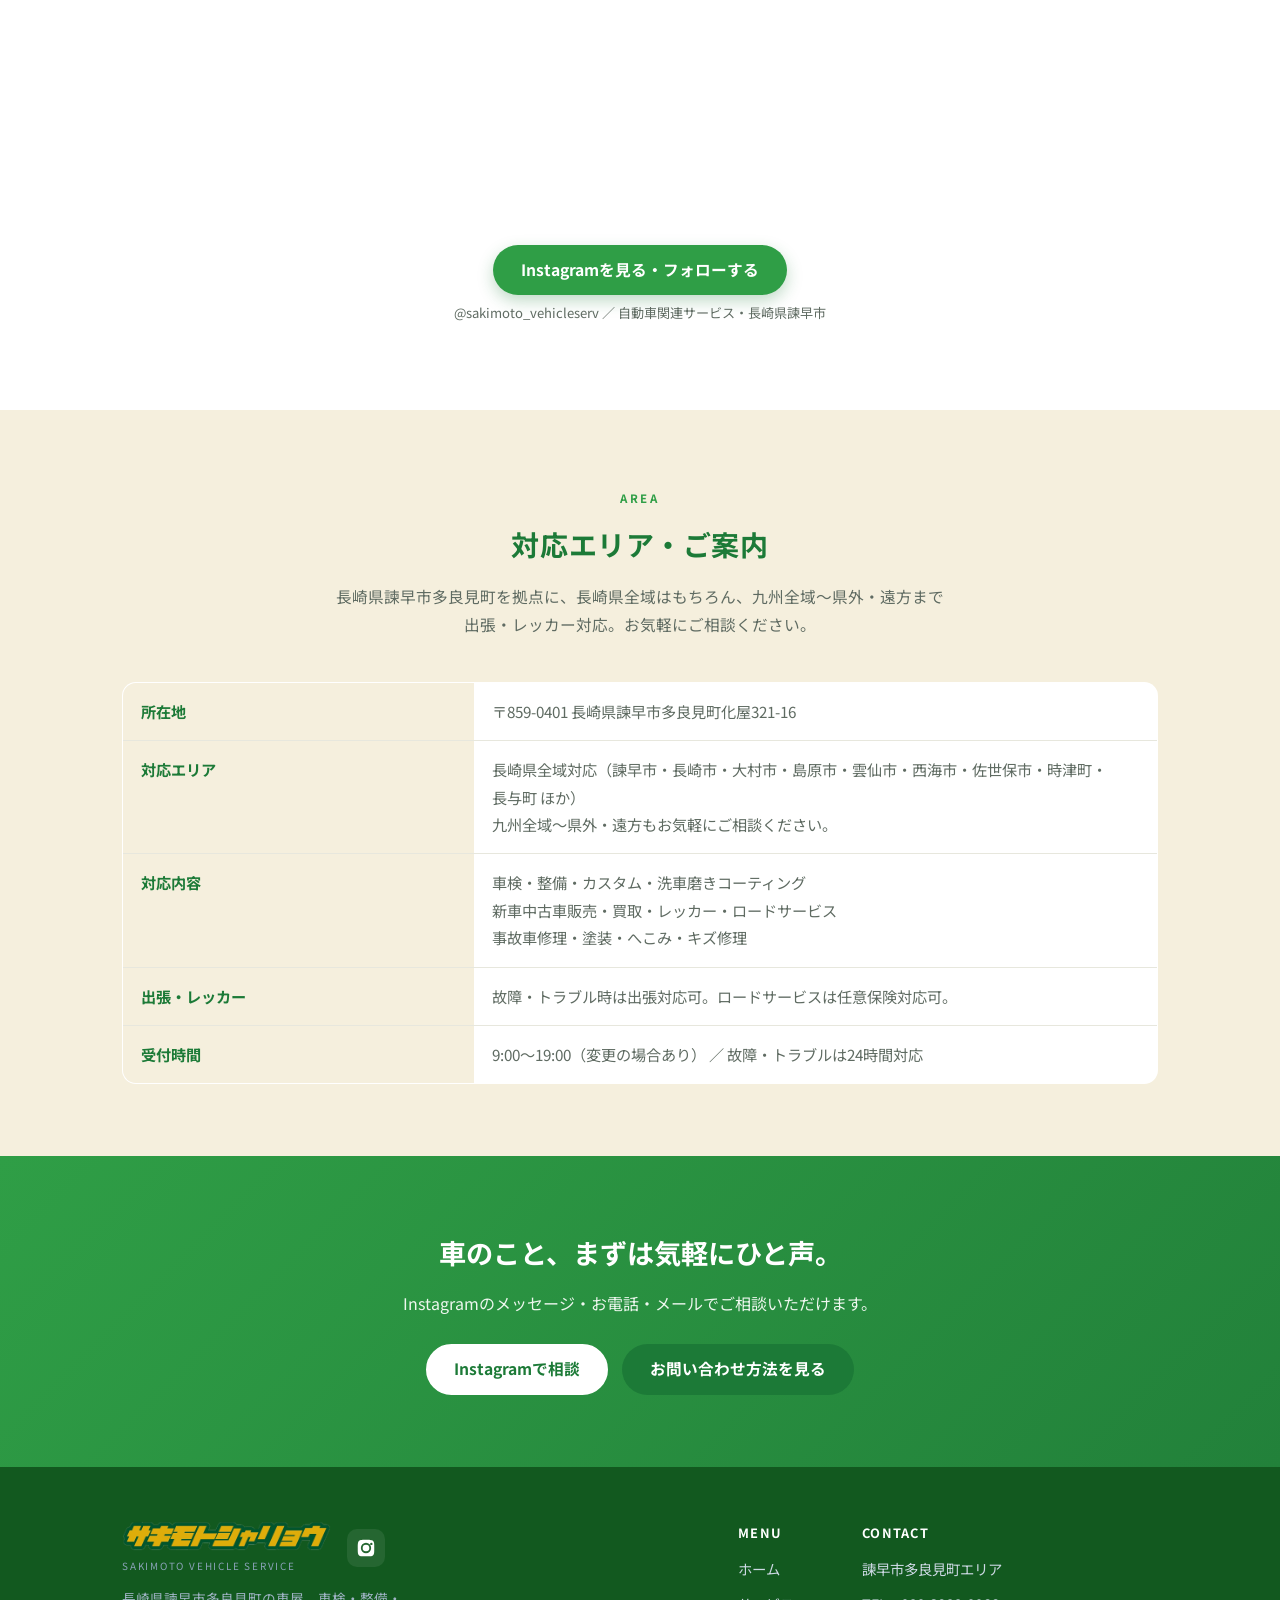
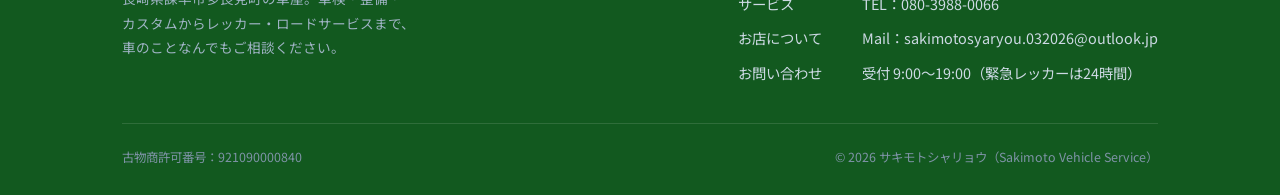
==== commit c0408b43: "ヒーローを写真スライドショー化（背面固定＋暗フィルター）／PC=横4枚・スマホ=縦1枚／電話FAB全ページ＋はめ込み演出／スマホ電話ボタン強調／スマホ遷移高速化 Co-Authored-By: Cla" ====
--- a/index.html
+++ b/index.html
@@ -1,5 +1,5 @@
 <!DOCTYPE html>
-<html lang="ja">
+<html lang="ja" class="hero-photo">
 <head>
 <meta charset="UTF-8">
 <meta name="viewport" content="width=device-width, initial-scale=1.0">
@@ -28,6 +28,15 @@
 </head>
 <body>
 
+<!-- ヒーロー背景: 写真スライドショー（背面固定・暗フィルター） -->
+<div class="hero-bg" aria-hidden="true">
+  <div class="hero-slide" style="--img:url('hero1.jpg')"></div>
+  <div class="hero-slide" style="--img:url('hero2.jpg')"></div>
+  <div class="hero-slide" style="--img:url('hero3.jpg')"></div>
+  <div class="hero-slide" style="--img:url('hero4.jpg')"></div>
+  <div class="hero-bg-mask"></div>
+</div>
+
 <div id="page-loader" aria-hidden="true">
   <img class="pl-logo" src="logo-text.png" alt="">
   <img class="pl-truck" src="truck.png" alt="" width="1073" height="279" fetchpriority="high">
@@ -71,6 +80,9 @@
     </div>
   </div>
 </section>
+
+<!-- ヒーロー以下は不透明ラッパーで覆い、背面の写真をヒーローだけに見せる -->
+<div class="below-hero">
 
 <!-- ============ 出張・代車積載レスキューの流れ ============ -->
 <section class="flow-sec">
@@ -127,7 +139,10 @@
       <img class="rescue-badge reveal rev-roll" src="rescue-badge.png" alt="24時間レスキュー対応" width="1215" height="745" loading="lazy">
       <p class="rescue-cta-lead">緊急のご相談・レッカーは、お電話で。</p>
       <p class="rescue-cta-note">「行きつけの車屋さんまで運んでほしい」も、お気軽にどうぞ。</p>
-      <a class="btn btn-navy" href="tel:080-3988-0066">電話でお問い合わせ</a>
+      <a id="rescue-call" class="phone-cta" href="tel:080-3988-0066" aria-label="電話でお問い合わせ 080-3988-0066">
+        <span class="phone-fab-ic"><svg viewBox="0 0 24 24" fill="currentColor" aria-hidden="true"><path d="M6.6 10.8c1.4 2.8 3.8 5.2 6.6 6.6l2.2-2.2c.3-.3.7-.4 1-.2 1.1.4 2.3.6 3.6.6.6 0 1 .4 1 1V20c0 .6-.4 1-1 1C10.6 21 3 13.4 3 4c0-.6.4-1 1-1h3.4c.6 0 1 .4 1 1 0 1.2.2 2.4.6 3.6.1.4 0 .8-.3 1z"/></svg></span>
+        <span class="phone-fab-txt"><small>緊急・レッカーはお電話で</small><b>080-3988-0066</b></span>
+      </a>
     </div>
   </div>
 </section>
@@ -300,6 +315,8 @@
   </div>
 </footer>
 
+</div><!-- /.below-hero -->
+
 <!-- スマホ追従CTA -->
 <div class="mobile-cta">
   <a class="m-tel" href="tel:080-3988-0066" aria-label="電話でお問い合わせ">
@@ -309,6 +326,12 @@
     <svg viewBox="0 0 24 24" fill="currentColor" aria-hidden="true"><path d="M12 2.2c3.2 0 3.6 0 4.9.1 1.2.1 1.8.3 2.2.4.6.2 1 .5 1.4.9.4.4.7.8.9 1.4.2.5.4 1.1.4 2.2.1 1.3.1 1.7.1 4.9s0 3.6-.1 4.9c-.1 1.2-.3 1.8-.4 2.2-.2.6-.5 1-.9 1.4-.4.4-.8.7-1.4.9-.5.2-1.1.4-2.2.4-1.3.1-1.7.1-4.9.1s-3.6 0-4.9-.1c-1.2-.1-1.8-.3-2.2-.4-.6-.2-1-.5-1.4-.9-.4-.4-.7-.8-.9-1.4-.2-.5-.4-1.1-.4-2.2-.1-1.3-.1-1.7-.1-4.9s0-3.6.1-4.9c.1-1.2.3-1.8.4-2.2.2-.6.5-1 .9-1.4.4-.4.8-.7 1.4-.9.5-.2 1.1-.4 2.2-.4C8.4 2.2 8.8 2.2 12 2.2zm0 3.6a6.2 6.2 0 1 0 0 12.4 6.2 6.2 0 0 0 0-12.4zm0 10.2a4 4 0 1 1 0-8 4 4 0 0 1 0 8zM18.4 5.6a1.4 1.4 0 1 0 0 2.9 1.4 1.4 0 0 0 0-2.9z"/></svg>Instagram
   </a>
 </div>
+
+<!-- PC追従: 電話CTA（右下固定 → RESCUEの電話ボタンが見えたら収まる） -->
+<a class="phone-fab" href="tel:080-3988-0066" aria-label="電話でお問い合わせ 080-3988-0066">
+  <span class="phone-fab-ic"><svg viewBox="0 0 24 24" fill="currentColor" aria-hidden="true"><path d="M6.6 10.8c1.4 2.8 3.8 5.2 6.6 6.6l2.2-2.2c.3-.3.7-.4 1-.2 1.1.4 2.3.6 3.6.6.6 0 1 .4 1 1V20c0 .6-.4 1-1 1C10.6 21 3 13.4 3 4c0-.6.4-1 1-1h3.4c.6 0 1 .4 1 1 0 1.2.2 2.4.6 3.6.1.4 0 .8-.3 1z"/></svg></span>
+  <span class="phone-fab-txt"><small>緊急・レッカーはお電話で</small><b>080-3988-0066</b></span>
+</a>
 
 <!-- 構造化データ: LocalBusiness (AutoRepair) -->
 <script type="application/ld+json">
@@ -400,6 +423,47 @@
   });
 })();
 </script>
+<!-- PC追従 電話CTA: RESCUEの電話ボタンが画面に来たら収納（バコッと収まる） -->
+<script>
+(function(){
+  var fab = document.querySelector('.phone-fab');
+  var anchor = document.getElementById('rescue-call');
+  if (!fab || !anchor || !('IntersectionObserver' in window)) return;
+  anchor.classList.add('armed');        // 出現するまで隠しておく
+  var io = new IntersectionObserver(function(entries){
+    entries.forEach(function(e){
+      if (e.isIntersecting){            // RESCUE位置に来た → 右下FABは隅へ吸い込み、ここにポンッと出現
+        fab.classList.remove('is-entering');
+        fab.classList.add('is-leaving');
+        anchor.classList.remove('armed','pop');
+        void anchor.offsetWidth;        // アニメ再生のためリフロー
+        anchor.classList.add('pop');
+      } else {                          // 通り過ぎた → ボタンは仕舞い直し、FABがボヨンッと跳ね戻る
+        fab.classList.remove('is-leaving');
+        fab.classList.add('is-entering');
+        anchor.classList.remove('pop');
+        anchor.classList.add('armed');
+      }
+    });
+  }, { threshold: 0.55 });
+  io.observe(anchor);
+})();
+</script>
+<!-- ヒーロー背景スライドショー: 読み込み時ランダム → 約6秒ごとにクロスフェード -->
+<script>
+(function(){
+  var slides = document.querySelectorAll('.hero-bg .hero-slide');
+  if (!slides.length) return;
+  var i = Math.floor(Math.random() * slides.length);
+  slides[i].classList.add('is-active');
+  if (slides.length < 2) return;
+  setInterval(function(){
+    slides[i].classList.remove('is-active');
+    i = (i + 1) % slides.length;
+    slides[i].classList.add('is-active');
+  }, 6000);
+})();
+</script>
 <script src="reveal.js"></script>
 <script src="transition.js"></script>
 </body>
--- a/style.css
+++ b/style.css
@@ -105,6 +105,29 @@
 .hero::after{
   content:"";position:absolute;right:-120px;top:-80px;width:420px;height:420px;
   background:radial-gradient(circle,rgba(47,158,70,.32),transparent 70%);
+}
+
+/* ===== ヒーロー写真スライドショー（背面固定＋暗フィルター・indexのみ） ===== */
+.hero-bg{position:fixed;inset:0;z-index:-1;overflow:hidden;background:#0c1a0f}
+.hero-bg .hero-slide{position:absolute;inset:0;opacity:0;transition:opacity 1.4s ease}
+.hero-bg .hero-slide.is-active{opacity:1}
+.hero-bg .hero-slide::after{content:"";position:absolute;inset:0;background-image:var(--img);background-size:cover;background-position:center;background-repeat:no-repeat}
+.hero-bg .hero-bg-mask{position:absolute;inset:0;background:rgba(0,0,0,.5)}
+/* スマホは縦写真1枚（横スライドは隠す） */
+@media(max-width:840px){
+  .hero-bg{background-image:url('heroM.jpg');background-size:cover;background-position:center}
+  .hero-bg .hero-slide{display:none}
+}
+/* indexだけ: bodyを透過して背面の写真を見せ、ヒーロー以下はラッパーで覆う */
+html.hero-photo{background:#fff}
+html.hero-photo body{background:transparent}
+html.hero-photo .hero{background:transparent}
+html.hero-photo .hero::after{display:none}
+.below-hero{position:relative;z-index:1;background:#fff}
+/* 写真の上で読みやすく */
+html.hero-photo .hero h1,html.hero-photo .hero p.lead,html.hero-photo .hero .ey{text-shadow:0 2px 14px rgba(0,0,0,.5)}
+@media (prefers-reduced-motion: reduce){
+  .hero-bg .hero-slide{transition:none}
 }
 .hero-inner{position:relative;z-index:1;padding:52px 0 56px;max-width:760px}
 .hero .ey{
@@ -287,7 +310,8 @@
     flex:1;display:flex;align-items:center;justify-content:center;gap:8px;
     padding:16px 6px;font-weight:700;font-size:.92rem;color:#fff;
   }
-  .mobile-cta .m-tel{background:var(--navy)}
+  .mobile-cta .m-tel{background:linear-gradient(135deg,#ef5b34,#d8281c);animation:mtel-pulse 2s ease-in-out infinite}
+  .mobile-cta .m-tel svg{width:22px;height:22px;animation:mtel-ring 2.2s ease-in-out infinite;transform-origin:center}
   .mobile-cta .m-ig{background:linear-gradient(135deg,#f58529,#dd2a7b,#8134af)}
   .mobile-cta svg{width:20px;height:20px;flex-shrink:0}
 }
@@ -366,6 +390,10 @@
   .pl-truck{transform:translate(0,-50%)}
   #page-loader.run .pl-truck{animation:none!important}
 }
+/* スマホは積載車を速く走らせて遷移をキビキビに */
+@media(max-width:840px){
+  #page-loader.run .pl-truck{animation-duration:.82s}
+}
 
 
 .brandcard{background:#fff;border:1px solid var(--line);border-radius:18px;padding:18px;box-shadow:var(--shadow);max-width:520px;margin:0 auto}
@@ -504,3 +532,71 @@
 .sec-divide{max-width:560px;margin:-18px auto;padding:0 22px;display:flex;align-items:center;gap:16px}
 .sec-divide::before,.sec-divide::after{content:"";flex:1;height:1px;background:var(--line)}
 .sec-divide .dot{width:8px;height:8px;background:var(--accent);transform:rotate(45deg);border-radius:2px;flex-shrink:0;opacity:.7}
+
+/* ===== 電話CTA（オレンジのピル）: 右下追従(.phone-fab) と RESCUE内(.phone-cta) で共通デザイン ===== */
+.phone-fab,.phone-cta{
+  display:inline-flex;align-items:center;gap:12px;
+  padding:12px 22px 12px 14px;border-radius:999px;
+  background:linear-gradient(135deg,#f7991f,#ef6a1e);
+  color:#fff;text-decoration:none;
+  box-shadow:0 12px 28px rgba(220,90,20,.42);
+}
+.phone-fab:hover,.phone-cta:hover{color:#fff;box-shadow:0 16px 34px rgba(220,90,20,.5);filter:brightness(1.05)}
+.phone-fab{position:fixed;right:24px;bottom:24px;z-index:180;transform-origin:bottom right;transition:box-shadow .2s,filter .2s;will-change:transform,opacity}
+.phone-cta{margin-top:4px}
+.phone-fab-ic{position:relative;width:42px;height:42px;flex-shrink:0;display:flex;align-items:center;justify-content:center;background:rgba(255,255,255,.22);border-radius:50%}
+.phone-fab-ic svg{width:22px;height:22px;animation:fab-wiggle 3s ease-in-out infinite}
+/* 着信リングのパルス（常時さりげなく注目を集める） */
+.phone-fab-ic::after{content:"";position:absolute;inset:0;border-radius:50%;border:2px solid rgba(255,255,255,.7);animation:fab-ring 2.1s ease-out infinite}
+.phone-fab-txt{display:flex;flex-direction:column;line-height:1.2}
+.phone-fab-txt small{font-size:.7rem;font-weight:600;opacity:.95;letter-spacing:.01em}
+.phone-fab-txt b{font-size:1.2rem;font-weight:800;letter-spacing:.02em}
+
+@keyframes fab-ring{0%{transform:scale(1);opacity:.7}100%{transform:scale(1.85);opacity:0}}
+@keyframes fab-wiggle{0%,84%,100%{transform:rotate(0)}88%{transform:rotate(-13deg)}92%{transform:rotate(11deg)}96%{transform:rotate(-5deg)}}
+
+/* 収納＝隅へビュンッと吸い込まれる（ウィンドウup→fling）／復帰＝ボヨンッと跳ね戻る */
+@keyframes fab-leave{
+  0%{transform:translate(0,0) rotate(0) scale(1);opacity:1}
+  24%{transform:translate(-8px,-12px) rotate(-5deg) scale(1.08);opacity:1}
+  100%{transform:translate(46px,78px) rotate(26deg) scale(.28);opacity:0}
+}
+@keyframes fab-enter{
+  0%{transform:translate(46px,78px) rotate(26deg) scale(.28);opacity:0}
+  62%{transform:translate(-7px,-7px) rotate(-4deg) scale(1.07);opacity:1}
+  82%{transform:translate(3px,3px) rotate(2deg) scale(.98);opacity:1}
+  100%{transform:translate(0,0) rotate(0) scale(1);opacity:1}
+}
+.phone-fab.is-leaving{animation:fab-leave .52s cubic-bezier(.5,.04,.72,.55) forwards;pointer-events:none}
+.phone-fab.is-entering{animation:fab-enter .6s cubic-bezier(.22,.68,.3,1) forwards}
+
+/* RESCUE内ボタン: 右下FABが消えた瞬間にポンッと出現（はめ込み演出） */
+.phone-cta.armed{opacity:0}
+@keyframes pill-pop{
+  0%{transform:scale(.2) translateY(14px);opacity:0}
+  55%{transform:scale(1.14) translateY(0);opacity:1}
+  78%{transform:scale(.95)}
+  100%{transform:scale(1);opacity:1}
+}
+.phone-cta.pop{animation:pill-pop .52s cubic-bezier(.2,.7,.3,1) .2s backwards}
+
+/* スマホ下部バー「電話する」: 脈打つ＋電話アイコンがリンリン鳴る */
+@keyframes mtel-pulse{0%,100%{filter:brightness(1)}50%{filter:brightness(1.16)}}
+@keyframes mtel-ring{
+  0%,62%,100%{transform:rotate(0) scale(1)}
+  70%{transform:rotate(-15deg) scale(1.14)}
+  78%{transform:rotate(13deg) scale(1.14)}
+  86%{transform:rotate(-9deg) scale(1.08)}
+  94%{transform:rotate(4deg) scale(1.03)}
+}
+
+/* スマホには出さない（下部の追従バーがあるため） */
+@media(max-width:840px){ .phone-fab{display:none} }
+@media (prefers-reduced-motion: reduce){
+  .phone-fab-ic svg,.phone-fab-ic::after{animation:none}
+  .phone-fab.is-leaving{animation:none;opacity:0;transform:none;pointer-events:none}
+  .phone-fab.is-entering{animation:none;opacity:1;transform:none}
+  .phone-cta.armed{opacity:1}
+  .phone-cta.pop{animation:none}
+  .mobile-cta .m-tel,.mobile-cta .m-tel svg{animation:none}
+}
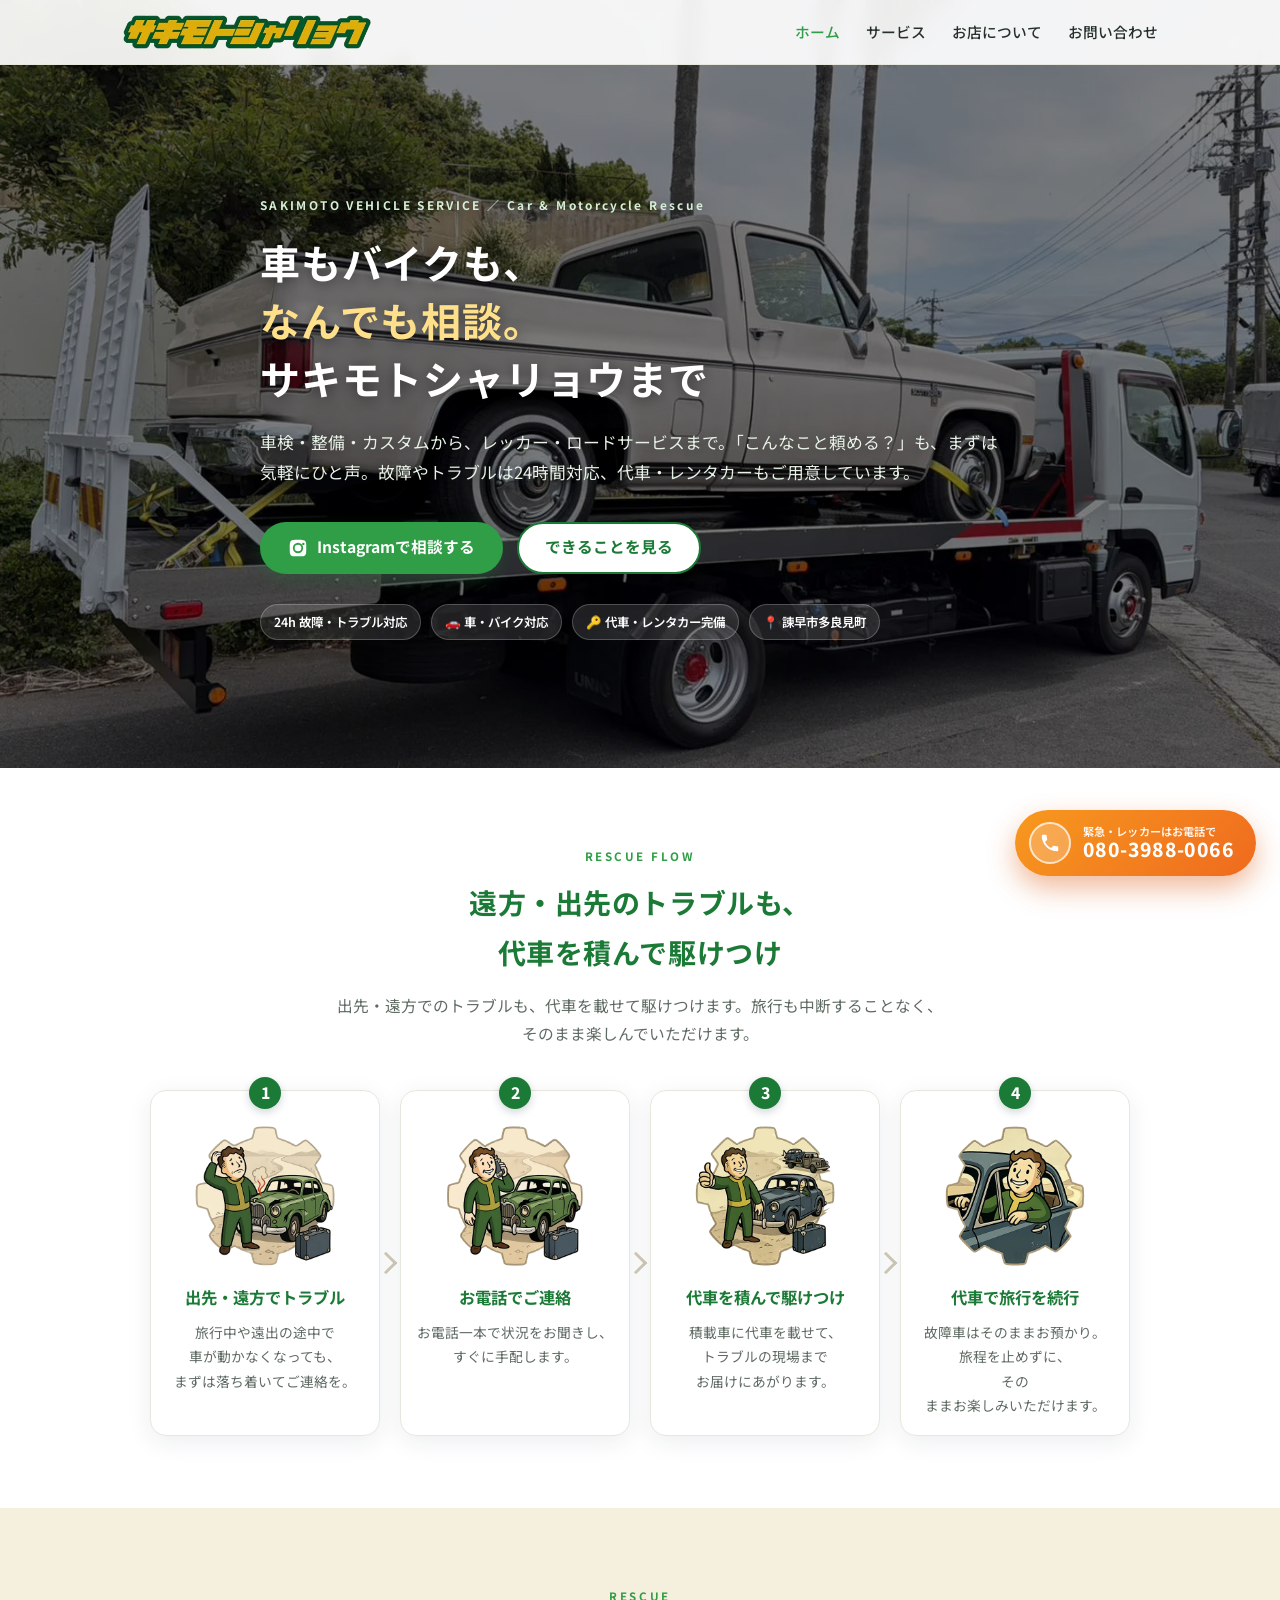
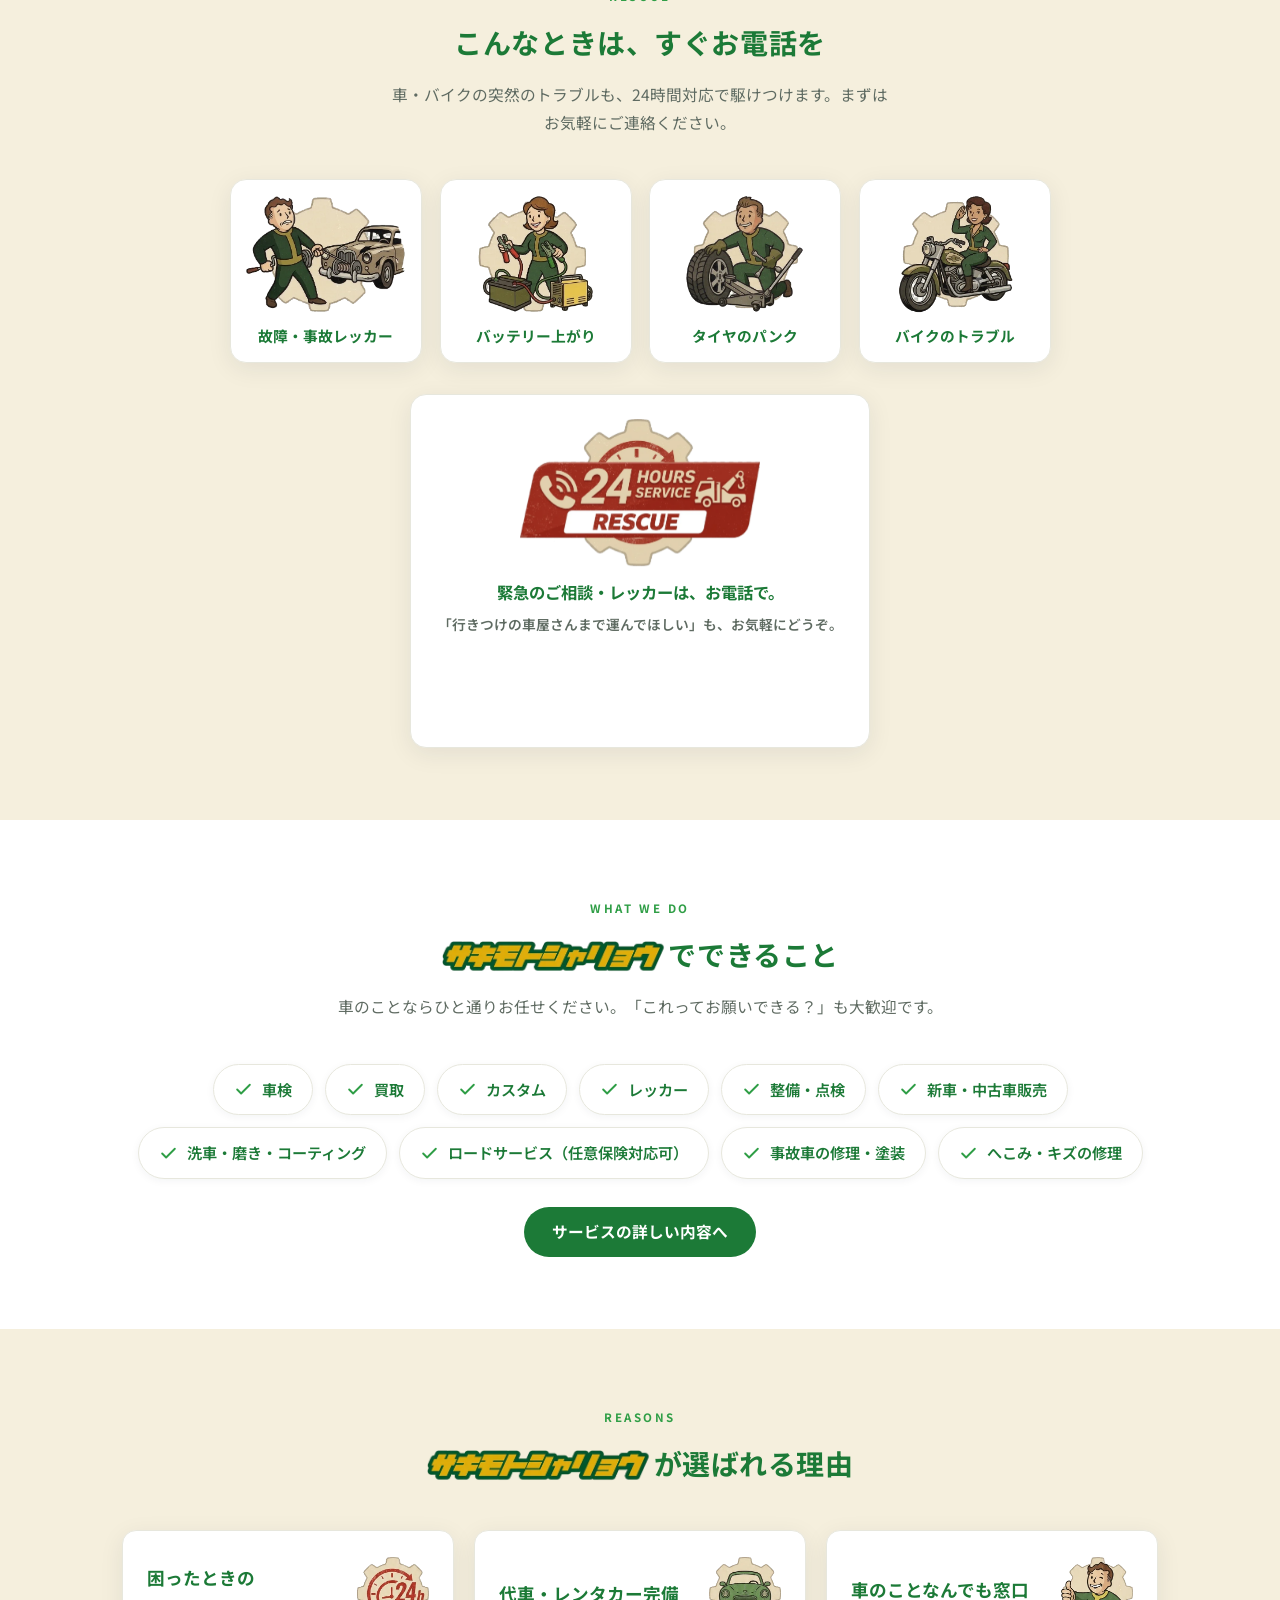
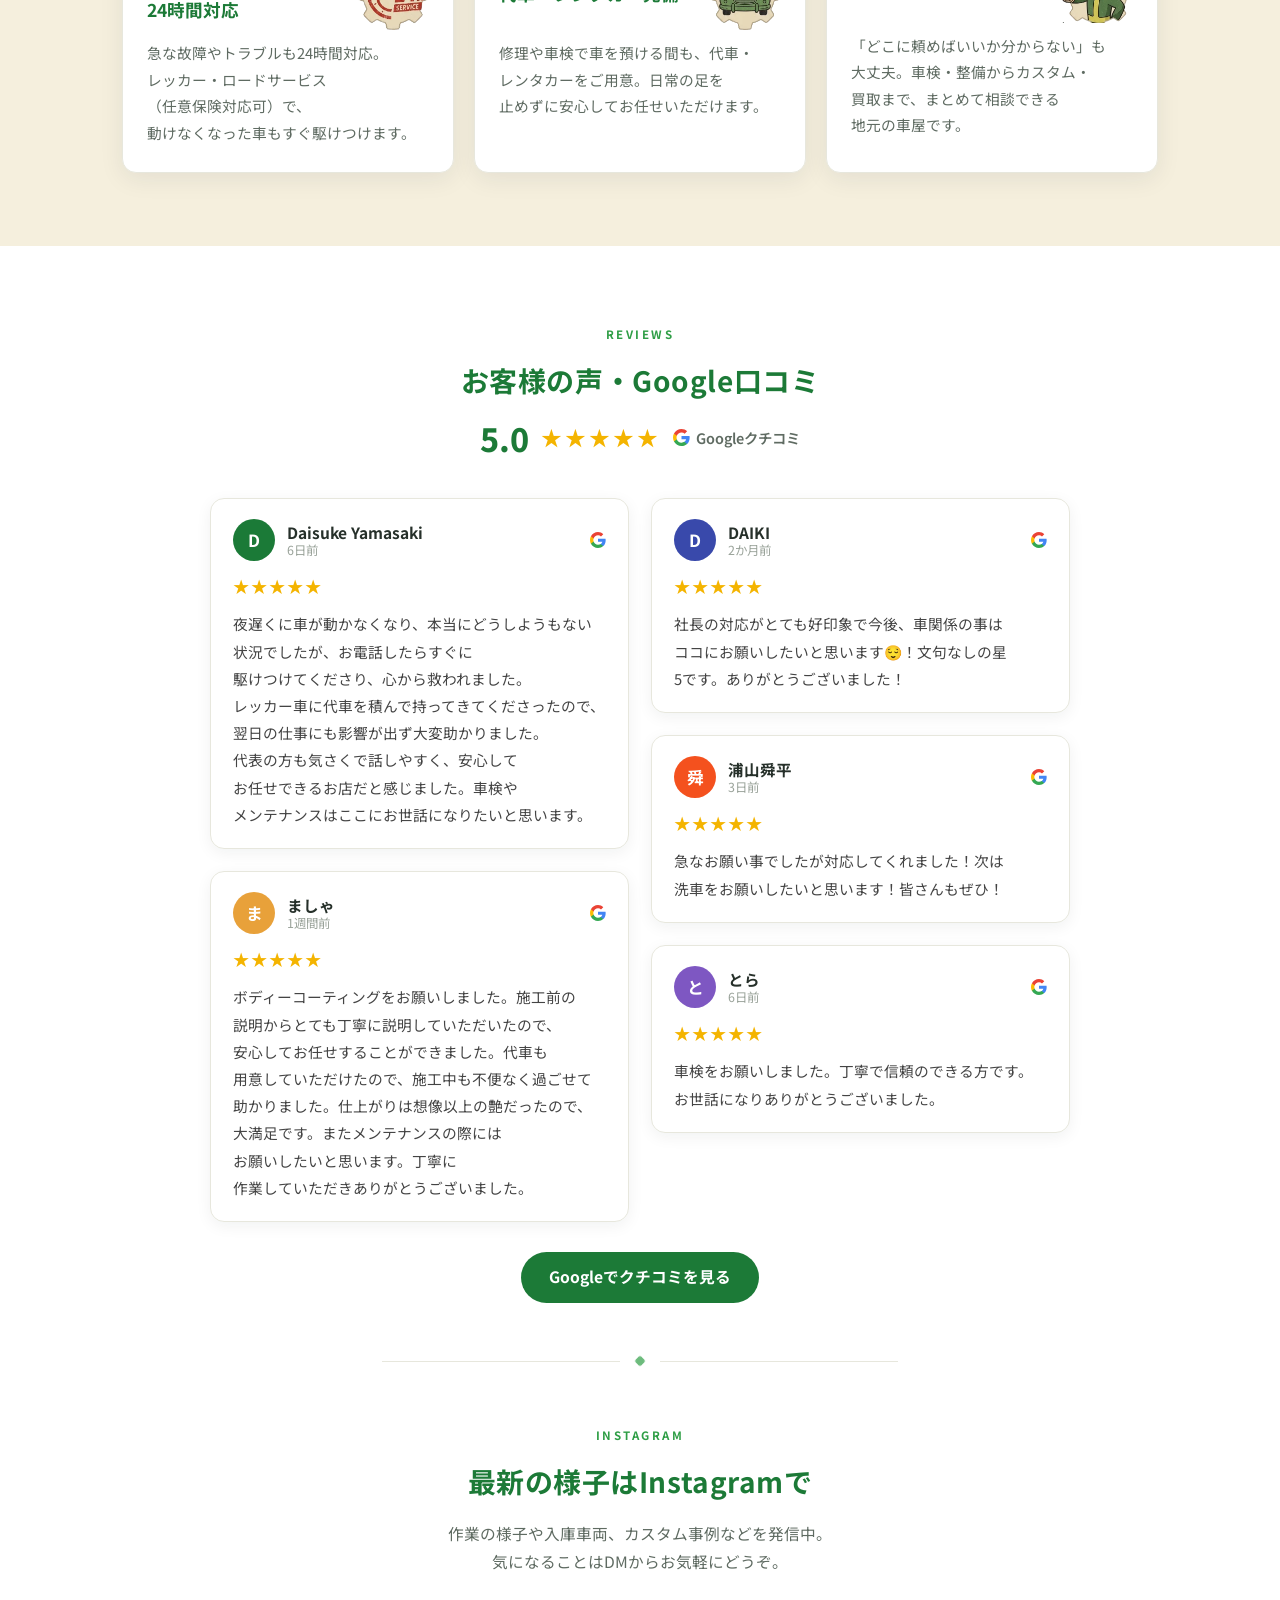
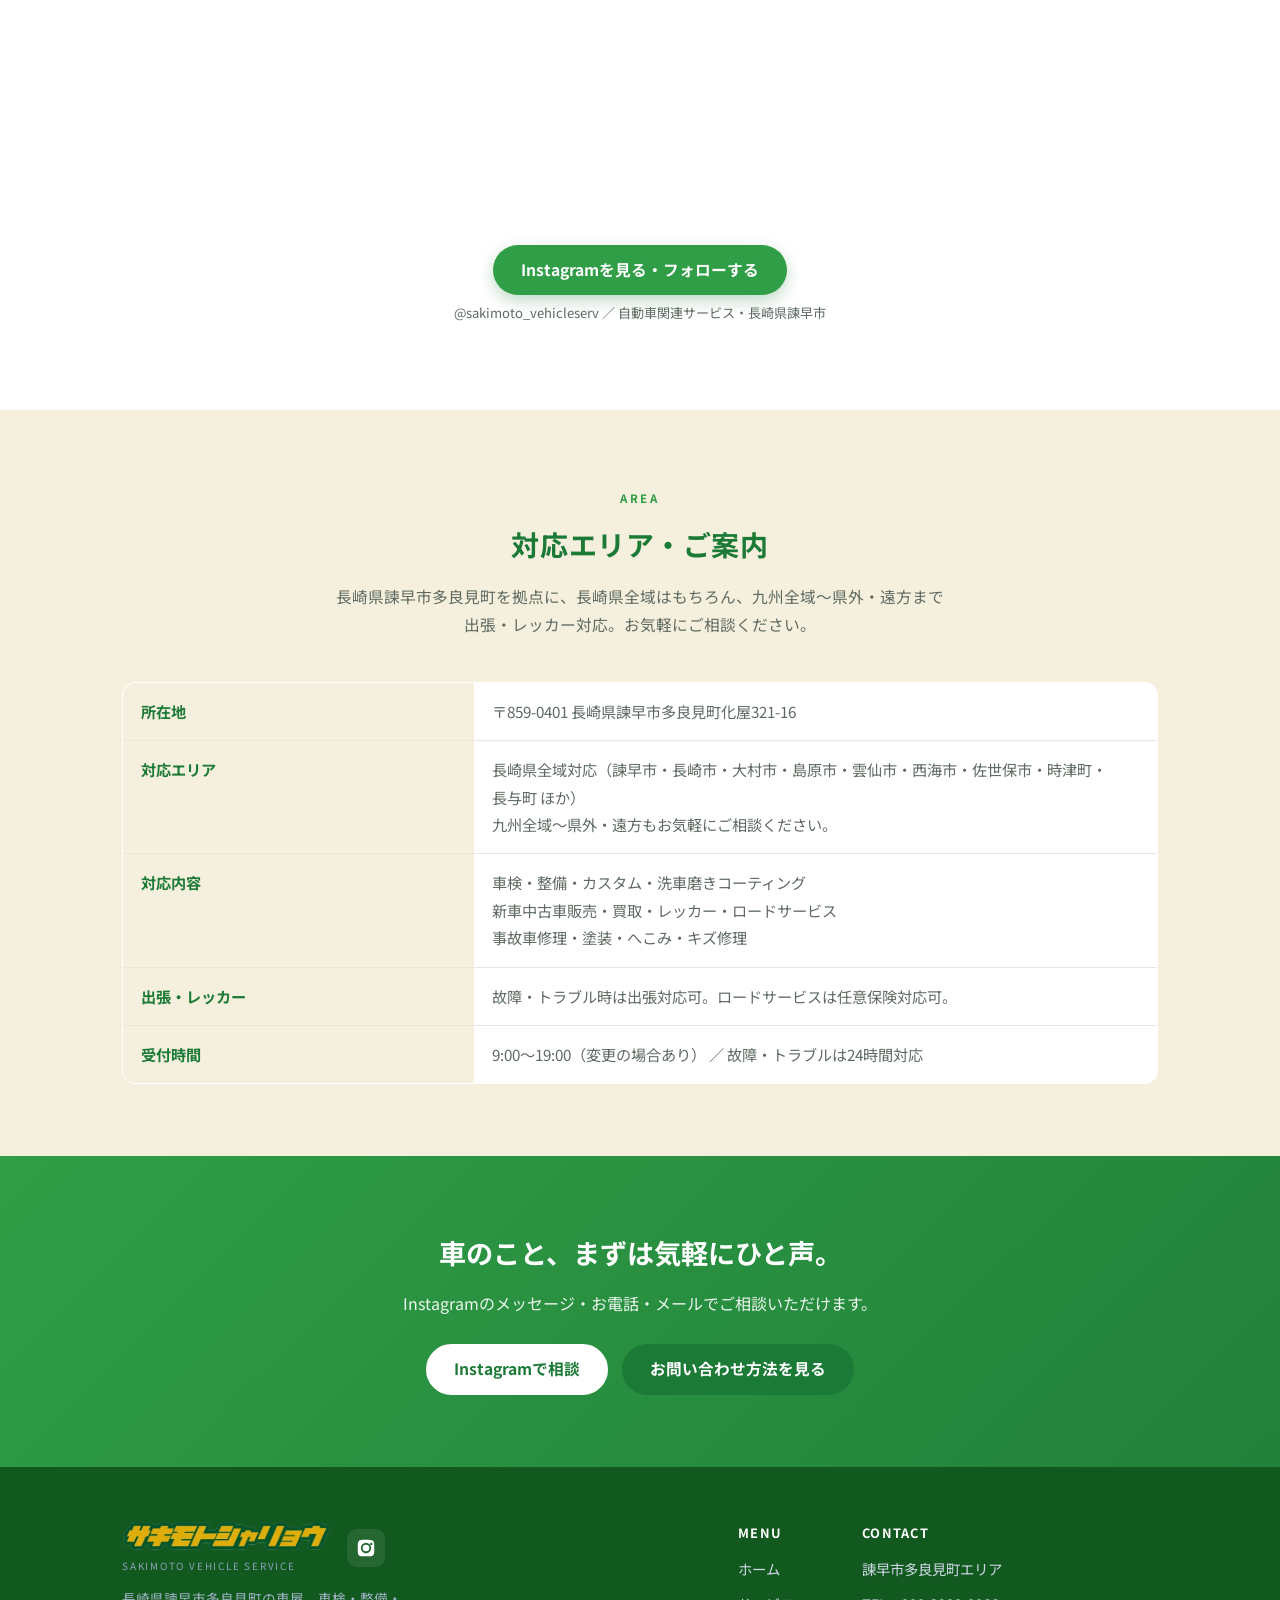
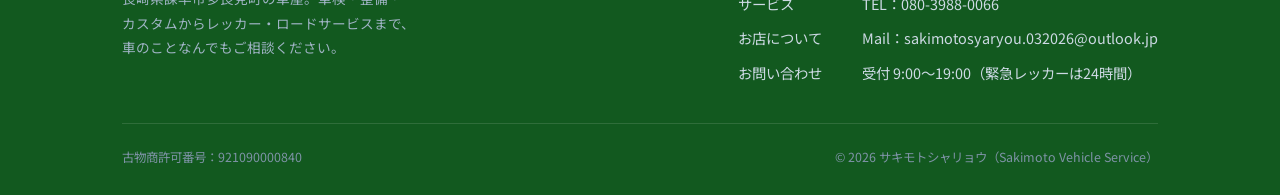
==== commit 0eddb5f0: "軽量化: 全画像WebP化(5.5MB→1.9MB)＋ヒーロー遅延ロード＋フォント3ウェイト化＋不要ファイル削除 Co-Authored-By: Claude Opus 4.8 <noreply@an" ====
--- a/index.html
+++ b/index.html
@@ -17,7 +17,7 @@
 <meta name="twitter:card" content="summary_large_image">
 <link rel="preconnect" href="https://fonts.googleapis.com">
 <link rel="preconnect" href="https://fonts.gstatic.com" crossorigin>
-<link href="https://fonts.googleapis.com/css2?family=Noto+Sans+JP:wght@400;500;700;800&display=swap" rel="stylesheet">
+<link href="https://fonts.googleapis.com/css2?family=Noto+Sans+JP:wght@400;700;800&display=swap" rel="stylesheet">
 <link rel="stylesheet" href="style.css">
 <script>document.documentElement.classList.add('has-reveal')</script>
 <script>try{if(sessionStorage.getItem('pl-nav')==='1')document.documentElement.classList.add('pl-arriving')}catch(e){}</script>
@@ -30,22 +30,22 @@
 
 <!-- ヒーロー背景: 写真スライドショー（背面固定・暗フィルター） -->
 <div class="hero-bg" aria-hidden="true">
-  <div class="hero-slide" style="--img:url('hero1.jpg')"></div>
-  <div class="hero-slide" style="--img:url('hero2.jpg')"></div>
-  <div class="hero-slide" style="--img:url('hero3.jpg')"></div>
-  <div class="hero-slide" style="--img:url('hero4.jpg')"></div>
+  <div class="hero-slide" data-img="hero1.webp"></div>
+  <div class="hero-slide" data-img="hero2.webp"></div>
+  <div class="hero-slide" data-img="hero3.webp"></div>
+  <div class="hero-slide" data-img="hero4.webp"></div>
   <div class="hero-bg-mask"></div>
 </div>
 
 <div id="page-loader" aria-hidden="true">
-  <img class="pl-logo" src="logo-text.png" alt="">
-  <img class="pl-truck" src="truck.png" alt="" width="1073" height="279" fetchpriority="high">
+  <img class="pl-logo" src="logo-text.webp" alt="">
+  <img class="pl-truck" src="truck.webp" alt="" width="1073" height="279" fetchpriority="high">
 </div>
 
 <header class="site-header">
   <div class="container header-inner">
     <a class="brand" href="index.html">
-      <img class="brand-logo" src="logo.png" alt="サキモトシャリョウ｜Car &amp; Motorcycle Rescue" width="210" height="35">
+      <img class="brand-logo" src="logo.webp" alt="サキモトシャリョウ｜Car &amp; Motorcycle Rescue" width="210" height="35">
     </a>
     <button class="nav-toggle" aria-label="メニューを開く" aria-expanded="false" onclick="this.nextElementSibling.classList.toggle('open');var e=this.getAttribute('aria-expanded')==='true';this.setAttribute('aria-expanded',!e)">
       <span></span><span></span><span></span>
@@ -95,25 +95,25 @@
     <ol class="flow-grid">
       <li class="flow-step reveal rev-rise">
         <span class="flow-num">1</span>
-        <div class="flow-img"><img src="flow1.png" alt="出先・遠方で車のトラブルが発生" width="320" height="320" loading="lazy"></div>
+        <div class="flow-img"><img src="flow1.webp" alt="出先・遠方で車のトラブルが発生" width="320" height="320" loading="lazy"></div>
         <h3>出先・遠方でトラブル</h3>
         <p><span class="nb">旅行中や遠出の途中で</span><span class="nb">車が動かなくなっても、</span><span class="nb">まずは落ち着いてご連絡を。</span></p>
       </li>
       <li class="flow-step reveal rev-rise">
         <span class="flow-num">2</span>
-        <div class="flow-img"><img src="flow2.png" alt="電話一本でご連絡" width="320" height="320" loading="lazy"></div>
+        <div class="flow-img"><img src="flow2.webp" alt="電話一本でご連絡" width="320" height="320" loading="lazy"></div>
         <h3>お電話でご連絡</h3>
         <p><span class="nb">お電話一本で状況をお聞きし、</span><span class="nb">すぐに手配します。</span></p>
       </li>
       <li class="flow-step reveal rev-rise">
         <span class="flow-num">3</span>
-        <div class="flow-img"><img src="flow3.png" alt="代車を積んで現地へ駆けつけ" width="320" height="320" loading="lazy"></div>
+        <div class="flow-img"><img src="flow3.webp" alt="代車を積んで現地へ駆けつけ" width="320" height="320" loading="lazy"></div>
         <h3>代車を積んで駆けつけ</h3>
         <p><span class="nb">積載車に代車を載せて、</span><span class="nb">トラブルの現場まで</span><span class="nb">お届けにあがります。</span></p>
       </li>
       <li class="flow-step reveal rev-rise">
         <span class="flow-num">4</span>
-        <div class="flow-img"><img src="flow4.png" alt="代車に乗り換えて旅行を続行" width="320" height="320" loading="lazy"></div>
+        <div class="flow-img"><img src="flow4.webp" alt="代車に乗り換えて旅行を続行" width="320" height="320" loading="lazy"></div>
         <h3>代車で旅行を続行</h3>
         <p><span class="nb">故障車はそのままお預かり。</span><span class="nb">旅程を止めずに、</span><span class="nb">そのままお楽しみいただけます。</span></p>
       </li>
@@ -130,13 +130,13 @@
       <p>車・バイクの突然のトラブルも、24時間対応で駆けつけます。まずはお気軽にご連絡ください。</p>
     </div>
     <div class="rescue-grid">
-      <div class="rescue-item reveal rev-zoom"><img src="tow_car.png" alt="故障・事故レッカー" width="88" height="88" loading="lazy"><span>故障・事故レッカー</span></div>
-      <div class="rescue-item reveal rev-zoom"><img src="battery.png" alt="バッテリー上がり" width="88" height="88" loading="lazy"><span>バッテリー上がり</span></div>
-      <div class="rescue-item reveal rev-zoom"><img src="tire.png" alt="タイヤのパンク" width="88" height="88" loading="lazy"><span>タイヤのパンク</span></div>
-      <div class="rescue-item reveal rev-zoom"><img src="tow_bike.png" alt="バイクのトラブル" width="88" height="88" loading="lazy"><span>バイクのトラブル</span></div>
+      <div class="rescue-item reveal rev-zoom"><img src="tow_car.webp" alt="故障・事故レッカー" width="88" height="88" loading="lazy"><span>故障・事故レッカー</span></div>
+      <div class="rescue-item reveal rev-zoom"><img src="battery.webp" alt="バッテリー上がり" width="88" height="88" loading="lazy"><span>バッテリー上がり</span></div>
+      <div class="rescue-item reveal rev-zoom"><img src="tire.webp" alt="タイヤのパンク" width="88" height="88" loading="lazy"><span>タイヤのパンク</span></div>
+      <div class="rescue-item reveal rev-zoom"><img src="tow_bike.webp" alt="バイクのトラブル" width="88" height="88" loading="lazy"><span>バイクのトラブル</span></div>
     </div>
     <div class="rescue-cta">
-      <img class="rescue-badge reveal rev-roll" src="rescue-badge.png" alt="24時間レスキュー対応" width="1215" height="745" loading="lazy">
+      <img class="rescue-badge reveal rev-roll" src="rescue-badge.webp" alt="24時間レスキュー対応" width="1215" height="745" loading="lazy">
       <p class="rescue-cta-lead">緊急のご相談・レッカーは、お電話で。</p>
       <p class="rescue-cta-note">「行きつけの車屋さんまで運んでほしい」も、お気軽にどうぞ。</p>
       <a id="rescue-call" class="phone-cta" href="tel:080-3988-0066" aria-label="電話でお問い合わせ 080-3988-0066">
@@ -152,7 +152,7 @@
   <div class="container">
     <div class="section-head reveal">
       <span class="ey">What we do</span>
-      <h2><img class="h2-logo reveal rev-l rd2" src="logo.png" alt="サキモトシャリョウ">でできること</h2>
+      <h2><img class="h2-logo reveal rev-l rd2" src="logo.webp" alt="サキモトシャリョウ">でできること</h2>
       <p><span class="nb">車のことならひと通りお任せください。</span><span class="nb">「これってお願いできる？」も大歓迎です。</span></p>
     </div>
     <ul class="service-list reveal">
@@ -178,19 +178,19 @@
   <div class="container">
     <div class="section-head reveal">
       <span class="ey">Reasons</span>
-      <h2><img class="h2-logo reveal rev-l rd2" src="logo.png" alt="サキモトシャリョウ">が選ばれる理由</h2>
+      <h2><img class="h2-logo reveal rev-l rd2" src="logo.webp" alt="サキモトシャリョウ">が選ばれる理由</h2>
     </div>
     <div class="grid grid-3">
       <div class="card reveal rev-zoom">
-        <h3>困ったときの24時間対応<img class="card-icon" src="badge24h.png" alt="" width="44" height="44"></h3>
+        <h3>困ったときの24時間対応<img class="card-icon" src="badge24h.webp" alt="" width="44" height="44"></h3>
         <p>急な故障やトラブルも24時間対応。レッカー・ロードサービス（任意保険対応可）で、動けなくなった車もすぐ駆けつけます。</p>
       </div>
       <div class="card reveal rev-zoom">
-        <h3>代車・レンタカー完備<img class="card-icon" src="car.png" alt="" width="44" height="44"></h3>
+        <h3>代車・レンタカー完備<img class="card-icon" src="car.webp" alt="" width="44" height="44"></h3>
         <p>修理や車検で車を預ける間も、代車・レンタカーをご用意。日常の足を止めずに安心してお任せいただけます。</p>
       </div>
       <div class="card reveal rev-zoom">
-        <h3>車のことなんでも窓口<img class="card-icon" src="staff.png" alt="" width="44" height="44"></h3>
+        <h3>車のことなんでも窓口<img class="card-icon" src="staff.webp" alt="" width="44" height="44"></h3>
         <p>「どこに頼めばいいか分からない」も大丈夫。車検・整備からカスタム・買取まで、まとめて相談できる地元の車屋です。</p>
       </div>
     </div>
@@ -276,7 +276,7 @@
       <div class="footer-brand">
         <div class="fb-head">
           <div>
-            <img class="footer-logo" src="logo.png" alt="サキモトシャリョウ" width="200" height="29">
+            <img class="footer-logo" src="logo.webp" alt="サキモトシャリョウ" width="200" height="29">
             <div class="brand-en">Sakimoto Vehicle Service</div>
           </div>
           <div class="footer-social">
@@ -454,13 +454,18 @@
 (function(){
   var slides = document.querySelectorAll('.hero-bg .hero-slide');
   if (!slides.length) return;
+  // 画像は「表示する直前」に読み込む（初期は1枚目＋次の1枚だけ＝無駄な先読みを省く）
+  function load(s){ if (s && !s.dataset.loaded){ s.style.setProperty('--img', "url('" + s.dataset.img + "')"); s.dataset.loaded = '1'; } }
   var i = Math.floor(Math.random() * slides.length);
+  load(slides[i]);
   slides[i].classList.add('is-active');
   if (slides.length < 2) return;
+  load(slides[(i + 1) % slides.length]);          // 次の1枚を先読み（クロスフェードを滑らかに）
   setInterval(function(){
     slides[i].classList.remove('is-active');
     i = (i + 1) % slides.length;
     slides[i].classList.add('is-active');
+    load(slides[(i + 1) % slides.length]);        // 次に出す1枚を先読み
   }, 6000);
 })();
 </script>
--- a/style.css
+++ b/style.css
@@ -115,7 +115,7 @@
 .hero-bg .hero-bg-mask{position:absolute;inset:0;background:rgba(0,0,0,.5)}
 /* スマホは縦写真1枚（横スライドは隠す） */
 @media(max-width:840px){
-  .hero-bg{background-image:url('heroM.jpg');background-size:cover;background-position:center}
+  .hero-bg{background-image:url('heroM.webp');background-size:cover;background-position:center}
   .hero-bg .hero-slide{display:none}
 }
 /* indexだけ: bodyを透過して背面の写真を見せ、ヒーロー以下はラッパーで覆う */
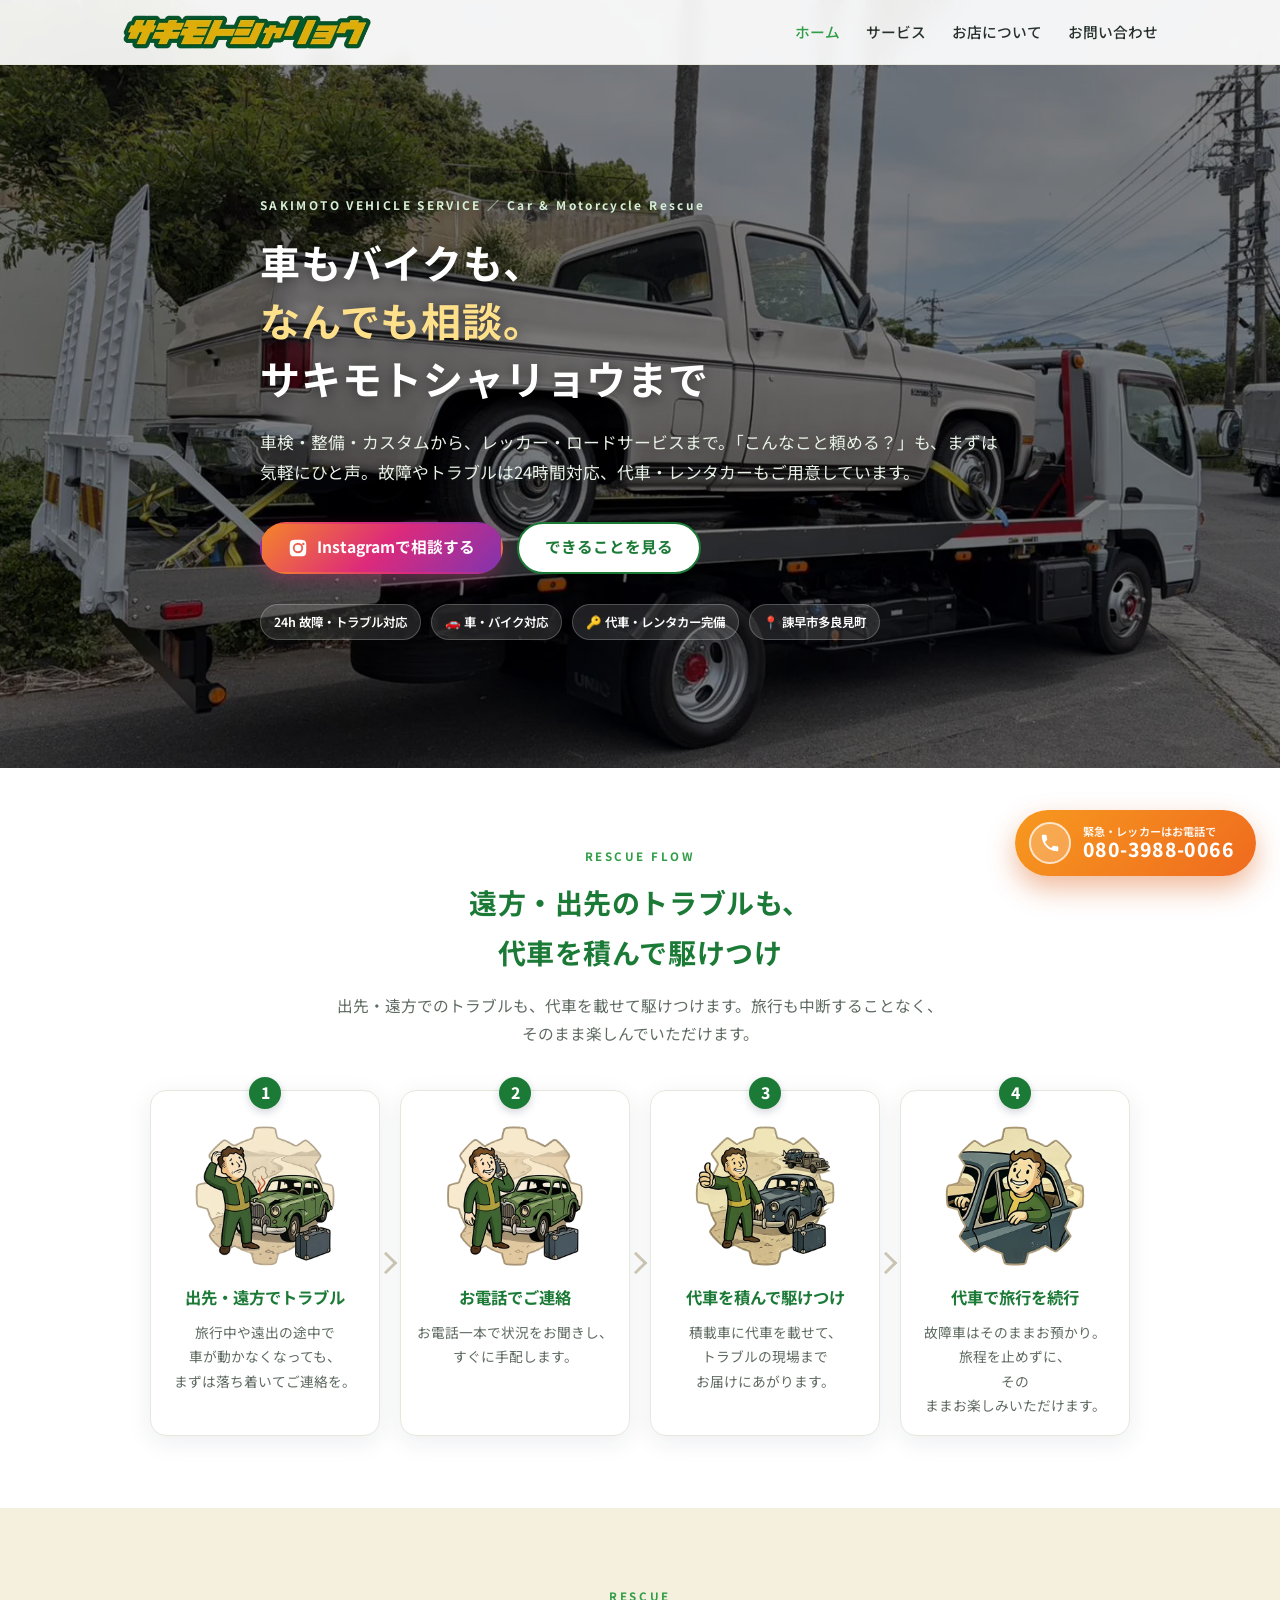
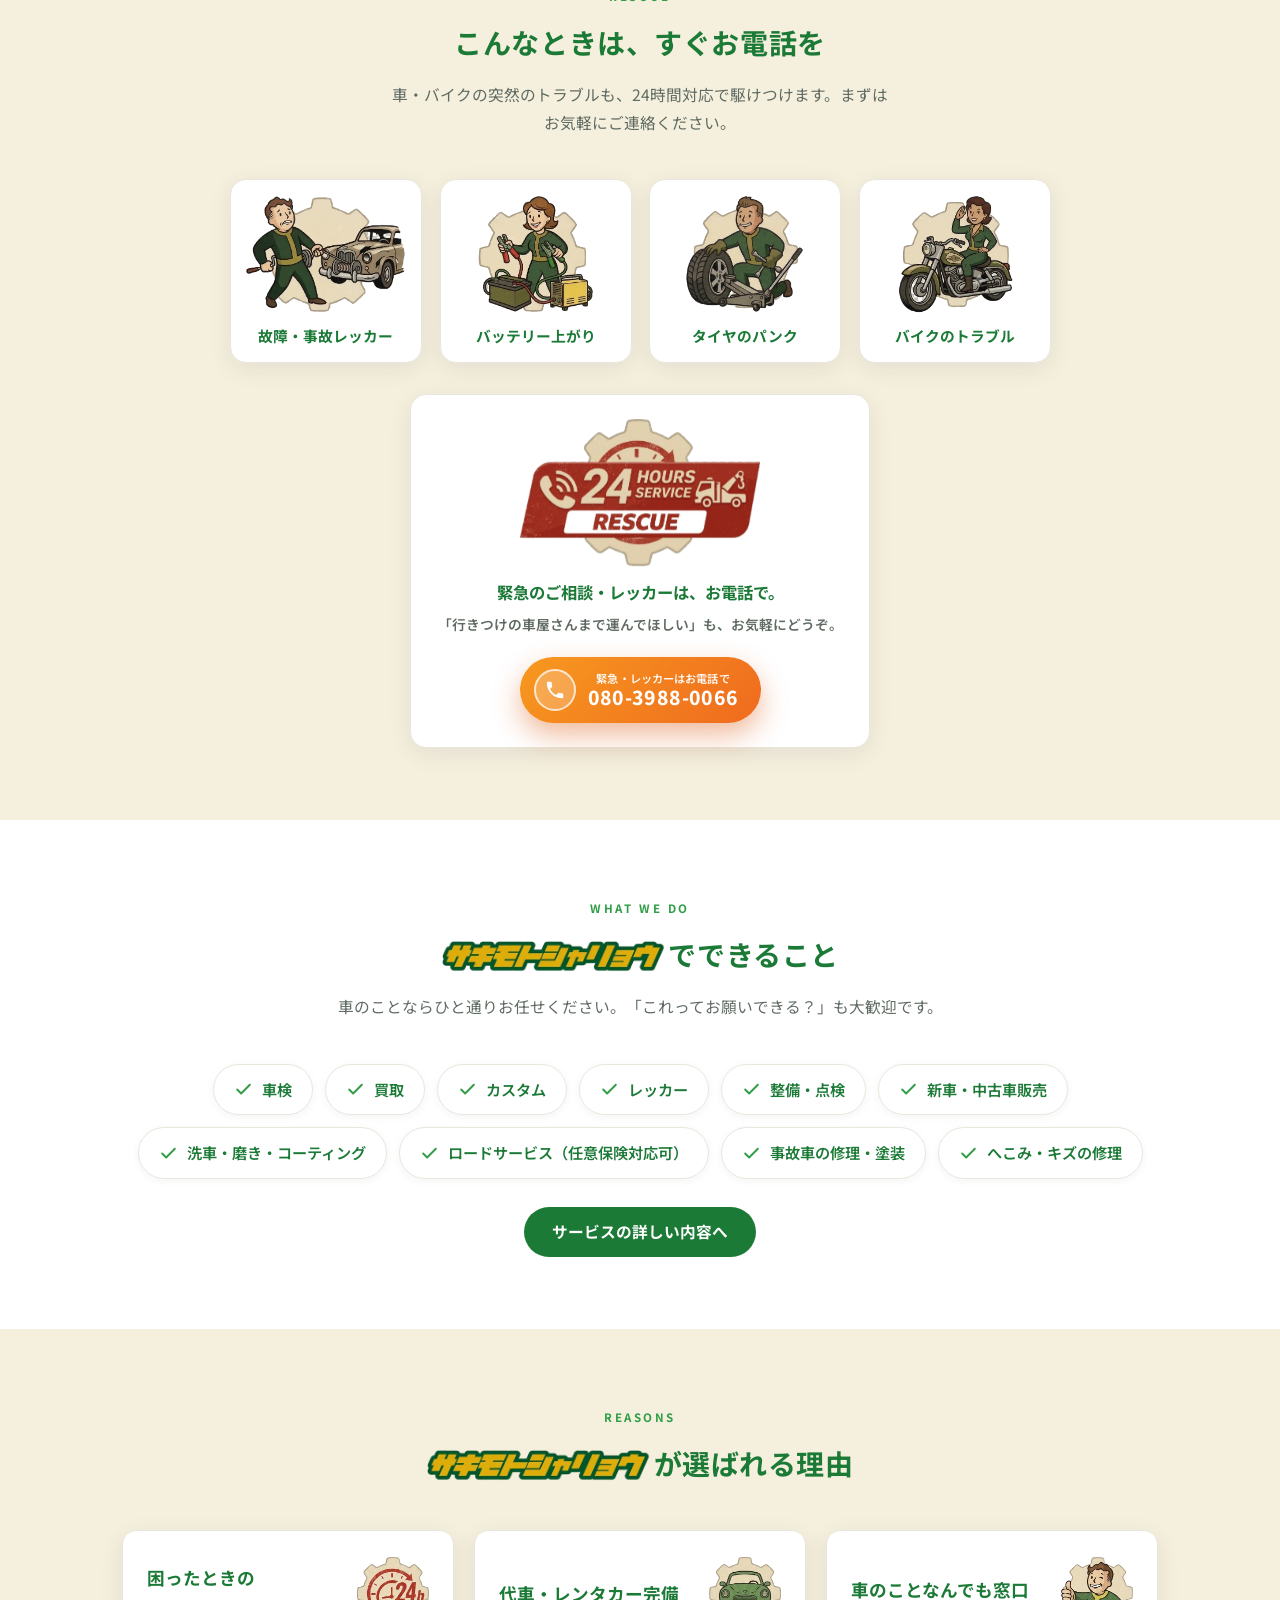
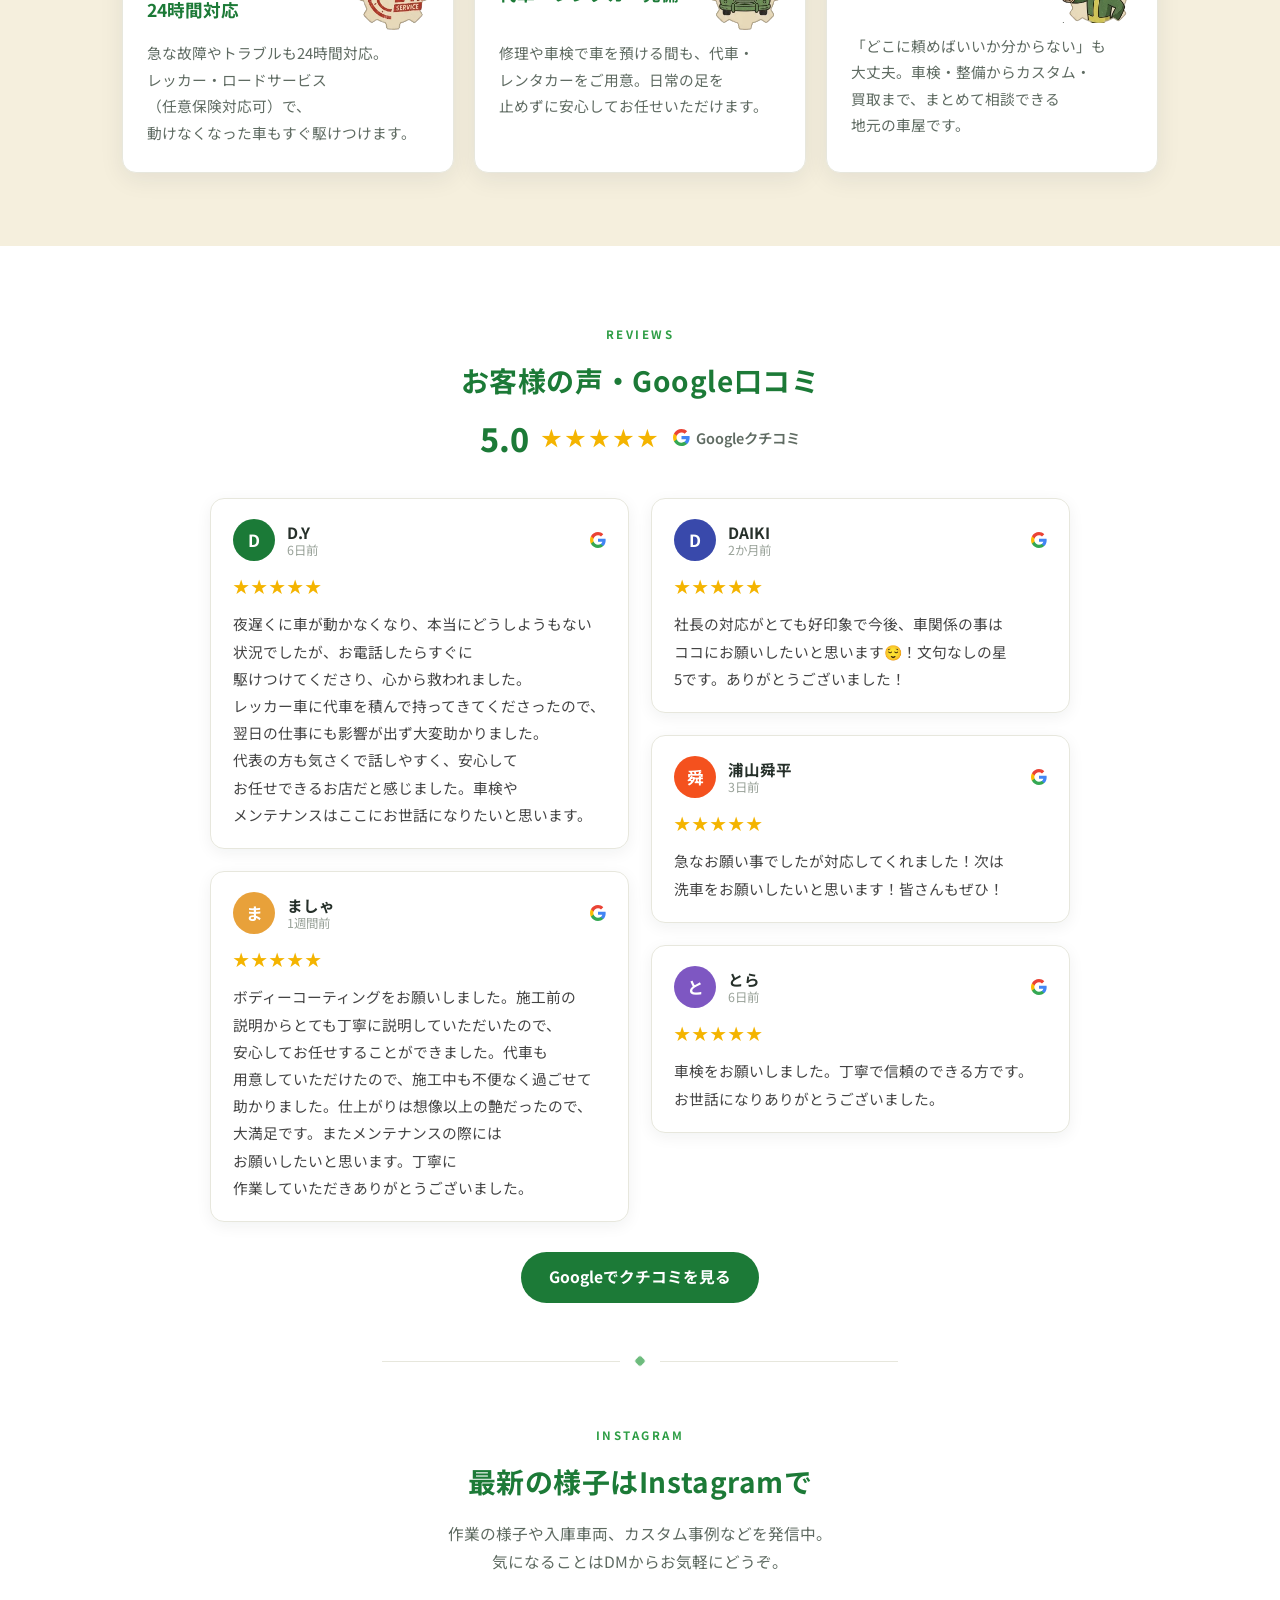
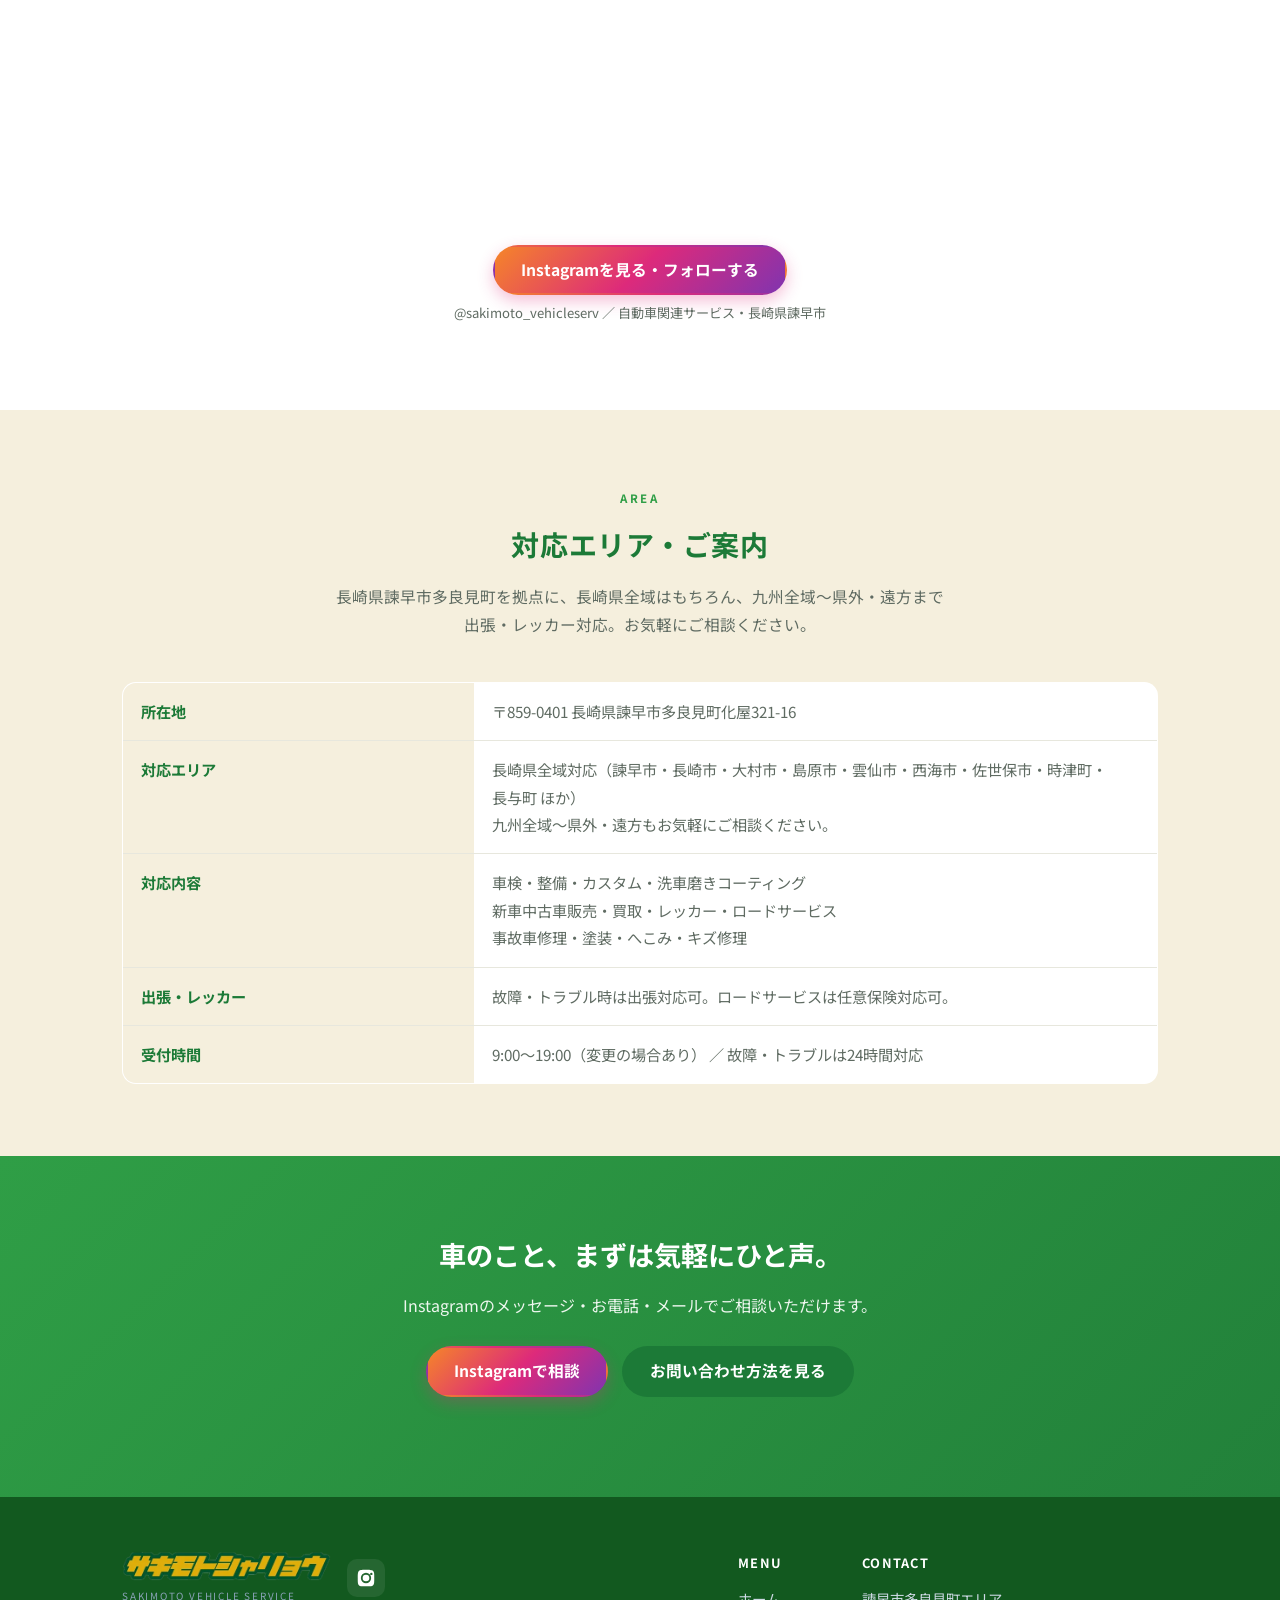
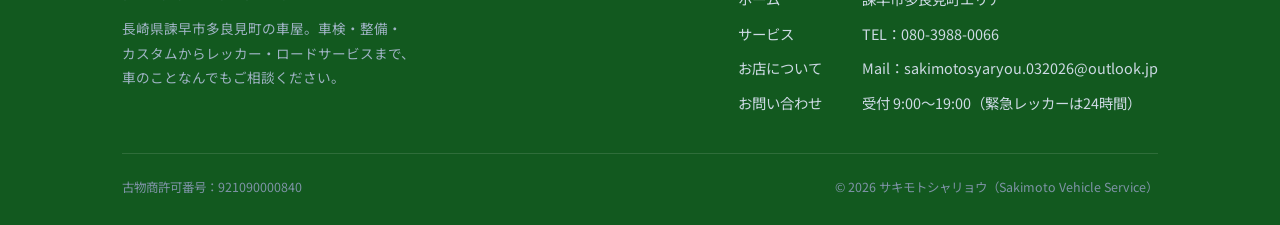
==== commit ef251327: "Instagramボタンをインスタ風グラデに統一＋CTA下余白拡大＋口コミ名をD.Yに Co-Authored-By: Claude Opus 4.8 <noreply@anthropic.com>" ====
--- a/index.html
+++ b/index.html
@@ -66,7 +66,7 @@
     <h1 class="reveal rd2">車もバイクも、<br><span class="hl">なんでも相談。</span><br>サキモトシャリョウまで</h1>
     <p class="lead reveal rd3">車検・整備・カスタムから、レッカー・ロードサービスまで。「こんなこと頼める？」も、まずは気軽にひと声。故障やトラブルは24時間対応、代車・レンタカーもご用意しています。</p>
     <div class="hero-actions">
-      <a class="btn btn-primary" href="https://www.instagram.com/sakimoto_vehicleserv/" target="_blank" rel="noopener">
+      <a class="btn btn-ig" href="https://www.instagram.com/sakimoto_vehicleserv/" target="_blank" rel="noopener">
         <svg class="ic" viewBox="0 0 24 24" fill="currentColor" aria-hidden="true"><path d="M12 2.2c3.2 0 3.6 0 4.9.1 1.2.1 1.8.3 2.2.4.6.2 1 .5 1.4.9.4.4.7.8.9 1.4.2.5.4 1.1.4 2.2.1 1.3.1 1.7.1 4.9s0 3.6-.1 4.9c-.1 1.2-.3 1.8-.4 2.2-.2.6-.5 1-.9 1.4-.4.4-.8.7-1.4.9-.5.2-1.1.4-2.2.4-1.3.1-1.7.1-4.9.1s-3.6 0-4.9-.1c-1.2-.1-1.8-.3-2.2-.4-.6-.2-1-.5-1.4-.9-.4-.4-.7-.8-.9-1.4-.2-.5-.4-1.1-.4-2.2-.1-1.3-.1-1.7-.1-4.9s0-3.6.1-4.9c.1-1.2.3-1.8.4-2.2.2-.6.5-1 .9-1.4.4-.4.8-.7 1.4-.9.5-.2 1.1-.4 2.2-.4C8.4 2.2 8.8 2.2 12 2.2zm0 3.6a6.2 6.2 0 1 0 0 12.4 6.2 6.2 0 0 0 0-12.4zm0 10.2a4 4 0 1 1 0-8 4 4 0 0 1 0 8zM18.4 5.6a1.4 1.4 0 1 0 0 2.9 1.4 1.4 0 0 0 0-2.9z"/></svg>
         Instagramで相談する
       </a>
@@ -234,7 +234,7 @@
     <div class="ig-feed reveal">
       <behold-widget feed-id="UDHxPAhBlFOzrx3tqiXS"></behold-widget>
     </div>
-    <a class="btn btn-primary" href="https://www.instagram.com/sakimoto_vehicleserv/" target="_blank" rel="noopener">Instagramを見る・フォローする</a>
+    <a class="btn btn-ig" href="https://www.instagram.com/sakimoto_vehicleserv/" target="_blank" rel="noopener">Instagramを見る・フォローする</a>
     <p class="ig-note">@sakimoto_vehicleserv ／ 自動車関連サービス・長崎県諫早市</p>
   </div>
 </section>
@@ -263,7 +263,7 @@
     <h2>車のこと、まずは気軽にひと声。</h2>
     <p><span class="nb">Instagramのメッセージ・</span><span class="nb">お電話・メールで</span><span class="nb">ご相談いただけます。</span></p>
     <div class="hero-actions">
-      <a class="btn btn-ghost" href="https://www.instagram.com/sakimoto_vehicleserv/" target="_blank" rel="noopener">Instagramで相談</a>
+      <a class="btn btn-ig" href="https://www.instagram.com/sakimoto_vehicleserv/" target="_blank" rel="noopener">Instagramで相談</a>
       <a class="btn btn-navy" href="contact.html">お問い合わせ方法を見る</a>
     </div>
   </div>
@@ -375,7 +375,7 @@
 (function(){
   // ▼ ここに口コミを追加・編集（color=アバター色／initial=頭文字／rating=★の数）
   var REVIEWS = [
-    { name:'Daisuke Yamasaki', initial:'D', color:'#1b7a37', rating:5, date:'6日前',
+    { name:'D.Y', initial:'D', color:'#1b7a37', rating:5, date:'6日前',
       text:'夜遅くに車が動かなくなり、本当にどうしようもない状況でしたが、お電話したらすぐに駆けつけてくださり、心から救われました。レッカー車に代車を積んで持ってきてくださったので、翌日の仕事にも影響が出ず大変助かりました。\n代表の方も気さくで話しやすく、安心してお任せできるお店だと感じました。車検やメンテナンスはここにお世話になりたいと思います。' },
     { name:'ましゃ', initial:'ま', color:'#e8a13a', rating:5, date:'1週間前',
       text:'ボディーコーティングをお願いしました。施工前の説明からとても丁寧に説明していただいたので、安心してお任せすることができました。代車も用意していただけたので、施工中も不便なく過ごせて助かりました。仕上がりは想像以上の艶だったので、大満足です。またメンテナンスの際にはお願いしたいと思います。丁寧に作業していただきありがとうございました。' },
--- a/style.css
+++ b/style.css
@@ -84,6 +84,9 @@
 .btn-navy:hover{background:var(--navy-d);color:#fff}
 .btn-ghost{background:#fff;color:var(--navy);border-color:var(--navy)}
 .btn-ghost:hover{background:var(--navy);color:#fff}
+/* Instagram用ボタン（インスタ風グラデ） */
+.btn-ig{background:linear-gradient(135deg,#f58529,#dd2a7b,#8134af);color:#fff;border-color:transparent;box-shadow:0 6px 16px rgba(221,42,123,.30)}
+.btn-ig:hover{color:#fff;filter:brightness(1.06);box-shadow:0 9px 22px rgba(221,42,123,.42)}
 .btn .ic{width:20px;height:20px;flex-shrink:0}
 
 /* ---------- セクション共通 ---------- */
@@ -206,7 +209,7 @@
 .map-frame{width:100%;height:340px;border:0;border-radius:var(--radius);margin-top:22px}
 
 /* ---------- CTA バンド ---------- */
-.cta-band{background:linear-gradient(135deg,var(--accent),var(--accent-d));color:#fff;text-align:center}
+.cta-band{background:linear-gradient(135deg,var(--accent),var(--accent-d));color:#fff;text-align:center;padding:clamp(48px,7vw,74px) 0 clamp(64px,9.5vw,100px)}
 .cta-band h2{font-size:clamp(1.35rem,4.4vw,1.7rem);margin:0 0 12px}
 .cta-band p{margin:0 0 26px;color:#eef7ef;font-size:1rem;text-wrap:balance}
 .cta-band .hero-actions{justify-content:center}
@@ -234,7 +237,12 @@
 .contact-card{
   background:#fff;border:1px solid var(--line);border-radius:var(--radius);padding:30px 28px;
   box-shadow:var(--shadow);text-align:center;
-}
+  display:flex;flex-direction:column;
+}
+/* 3枚のボタンを同じ幅・高さに、カード下端で揃える */
+.contact-card .btn,.contact-card .phone-cta{width:100%;box-sizing:border-box;justify-content:center;min-height:60px;margin:auto 0 0}
+.contact-card .phone-cta{padding:8px 18px}
+.contact-card .phone-cta .phone-fab-ic{width:40px;height:40px}
 .contact-card .c-ic{width:56px;height:56px;border-radius:14px;display:flex;align-items:center;justify-content:center;margin:0 auto 16px}
 .contact-card.ig .c-ic{background:linear-gradient(135deg,#f58529,#dd2a7b,#8134af)}
 .contact-card.tel .c-ic{background:var(--navy)}
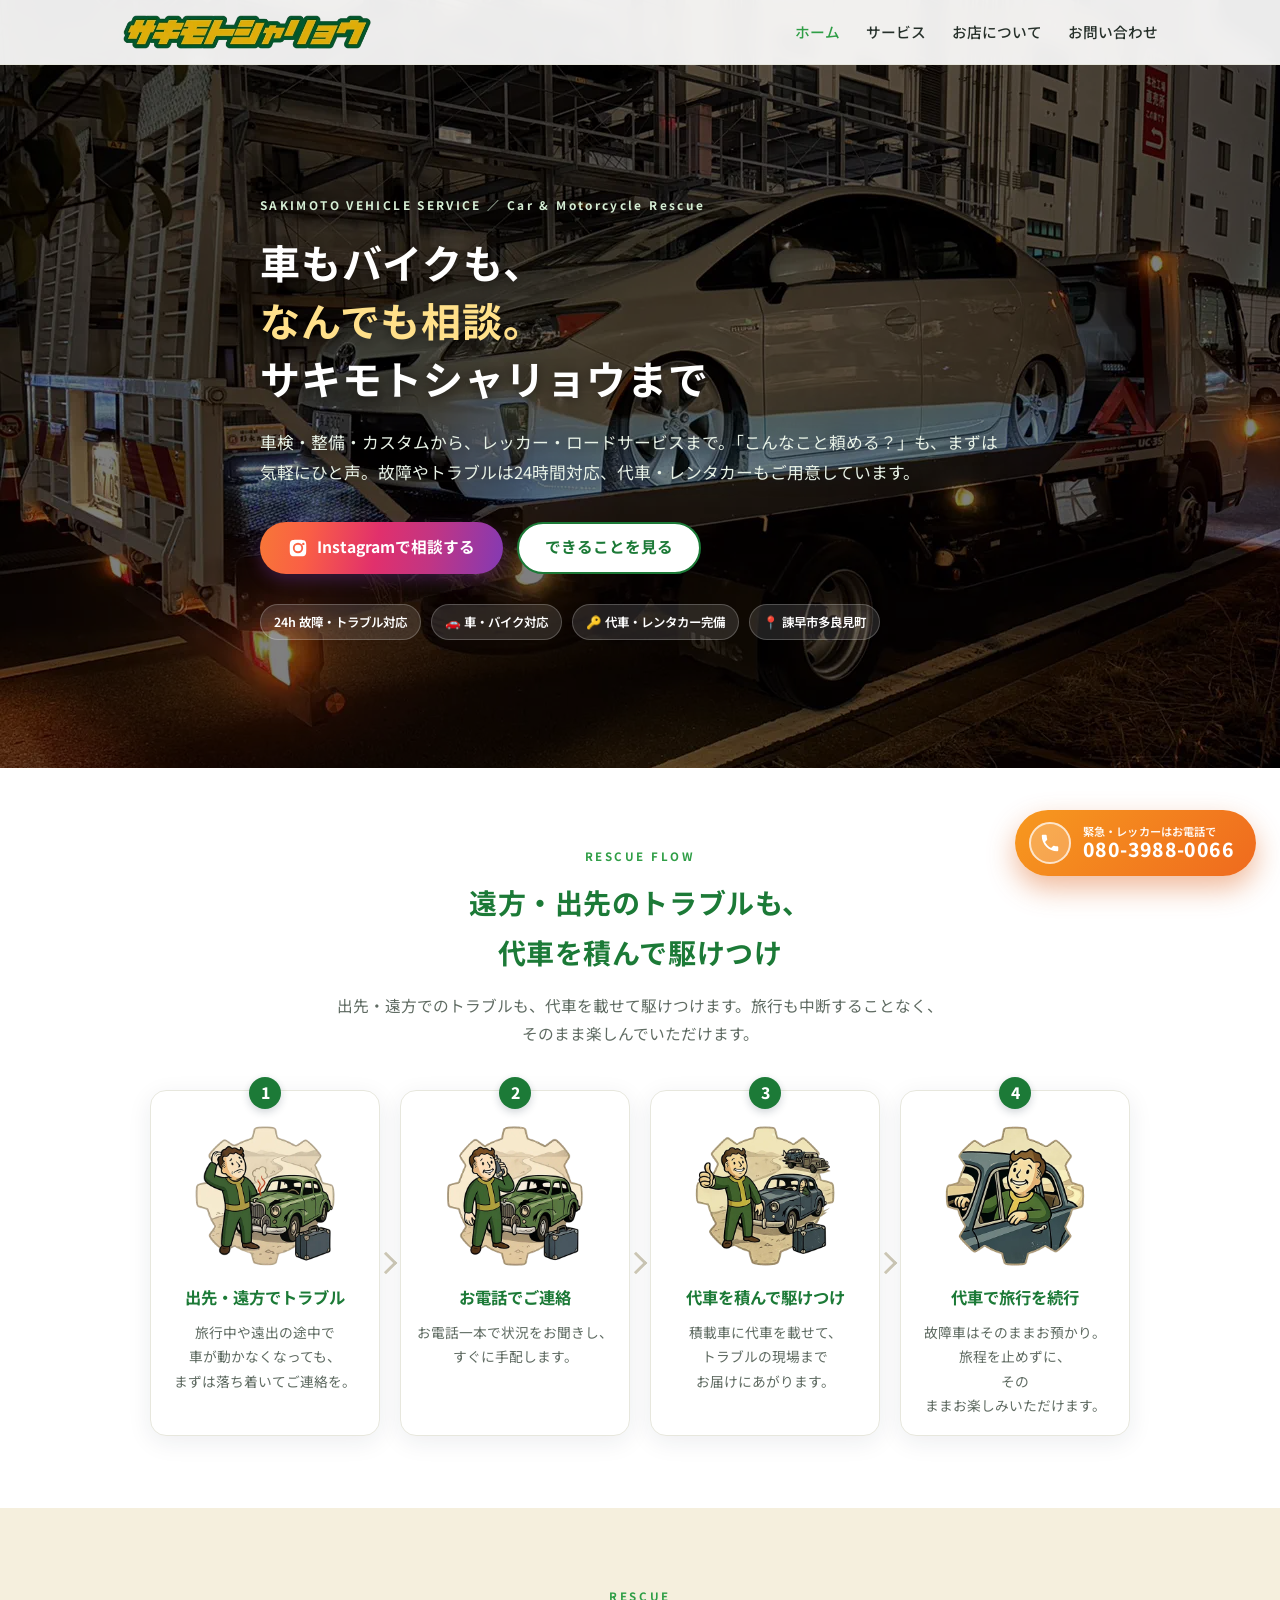
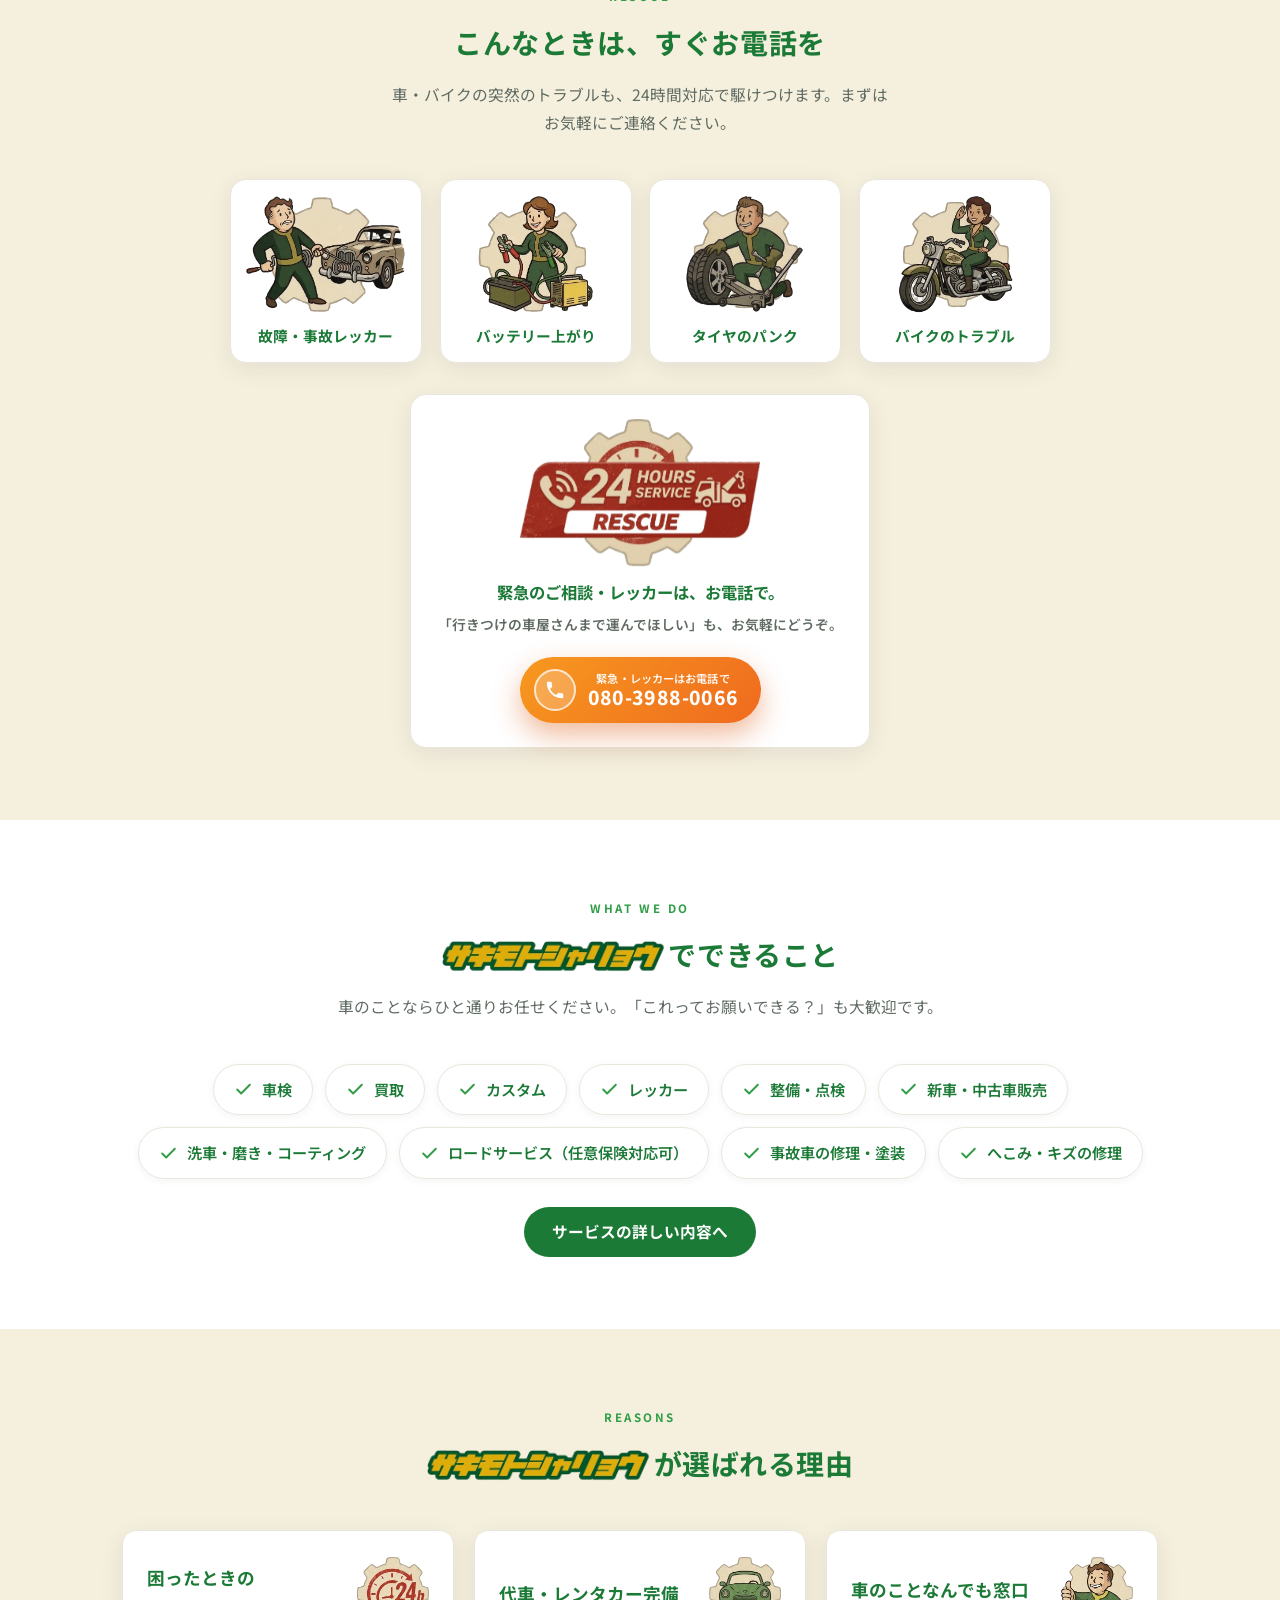
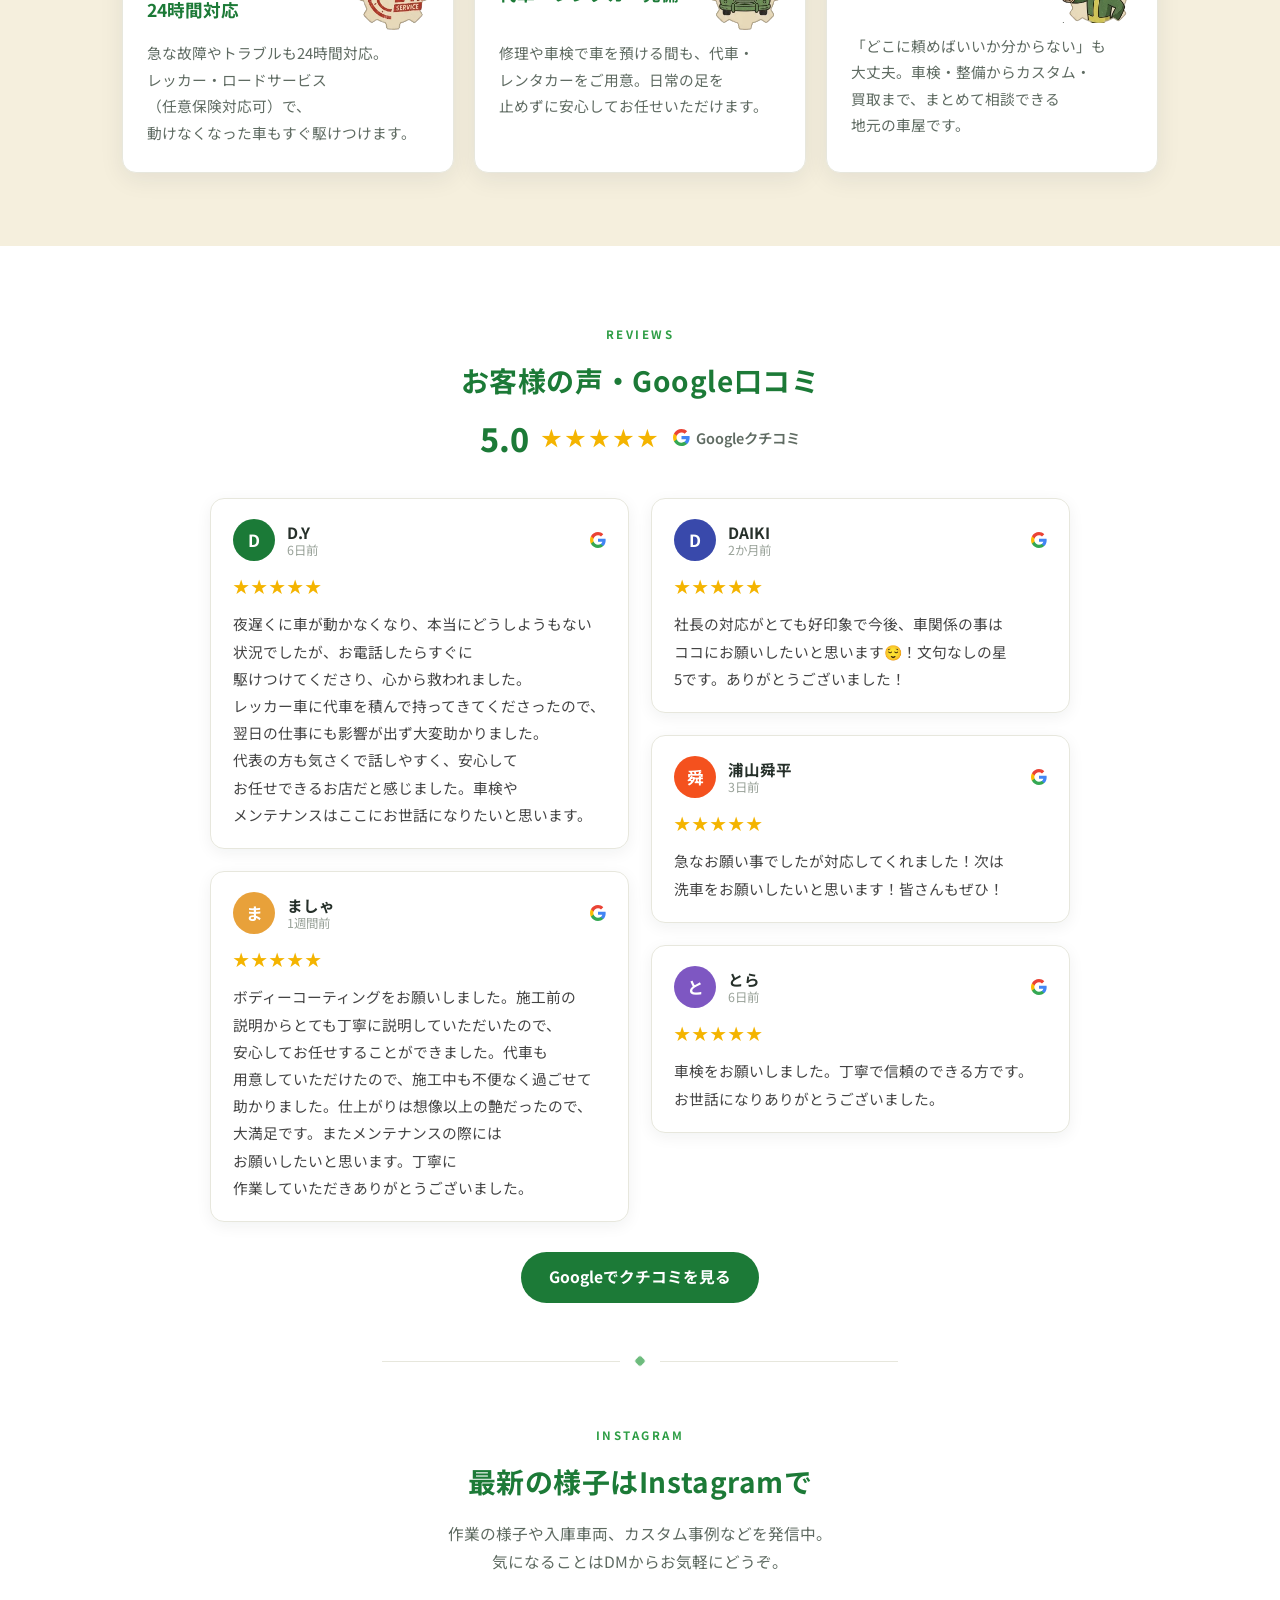
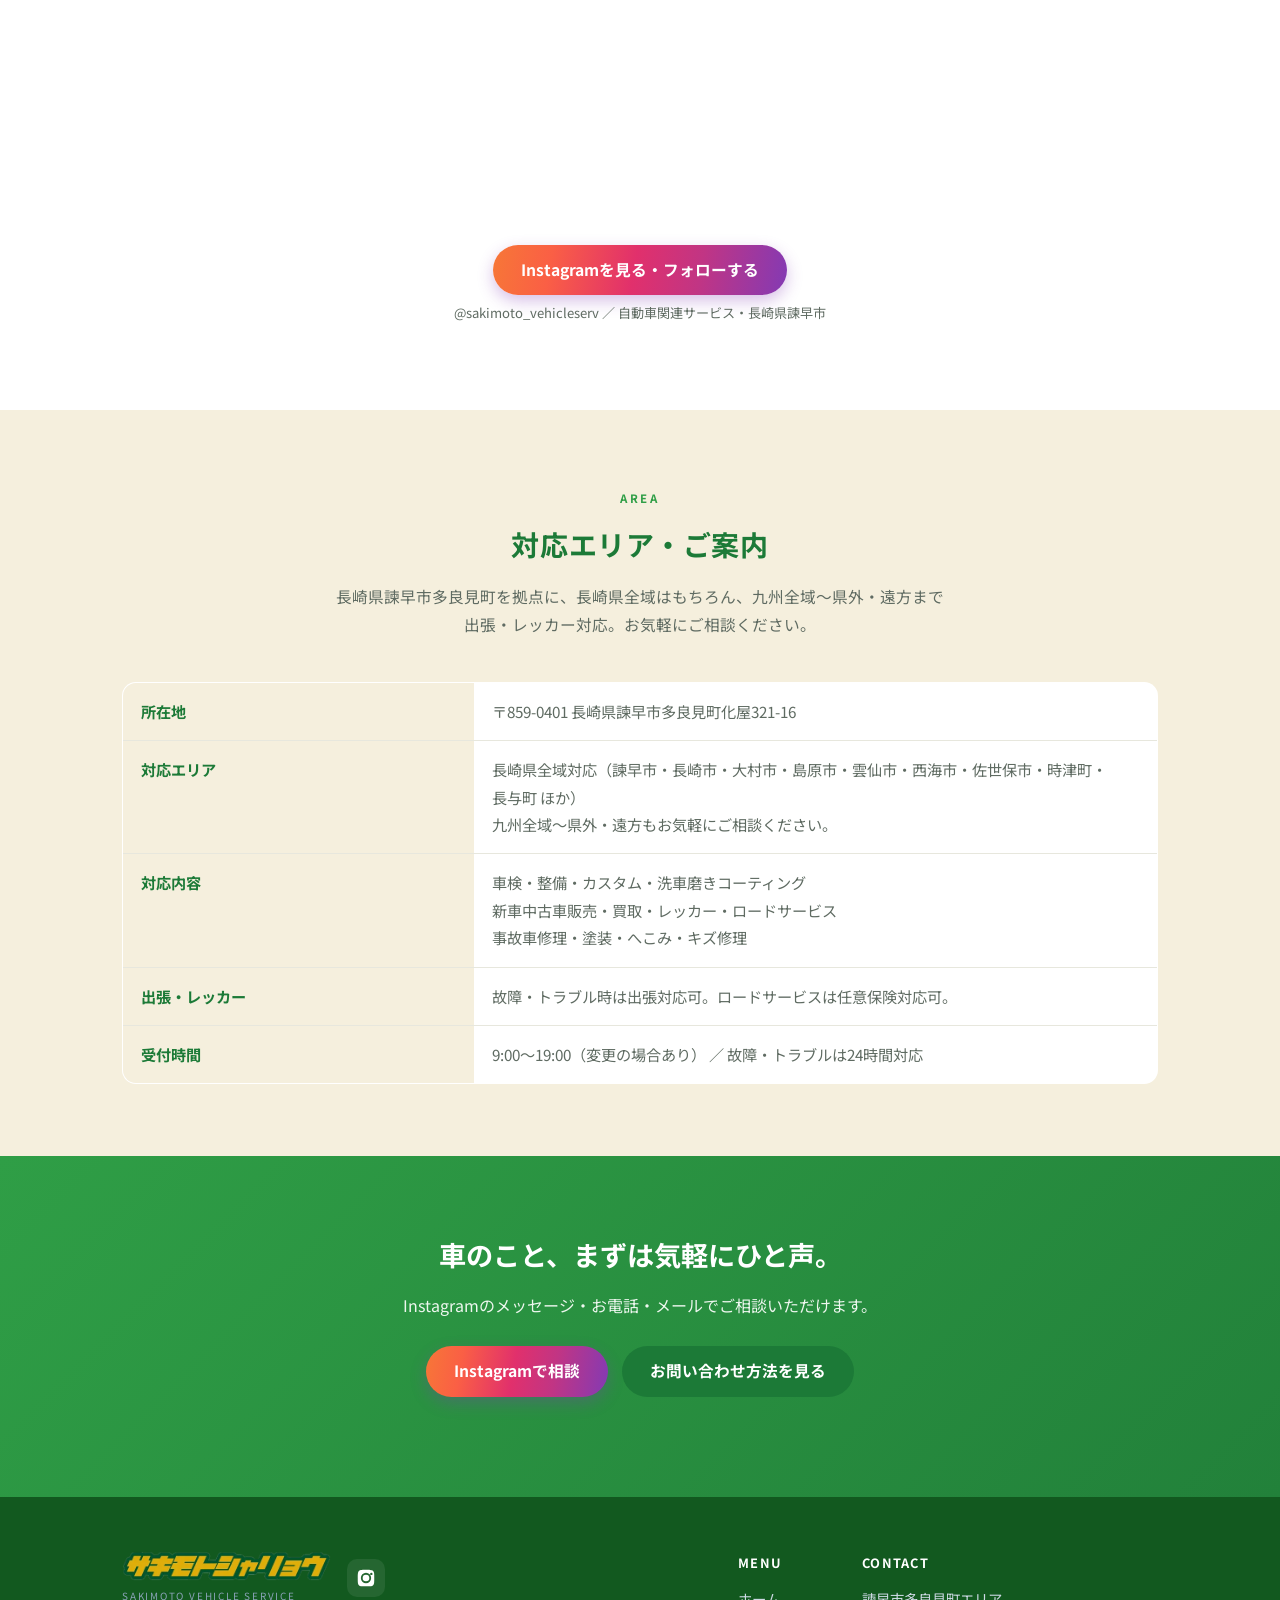
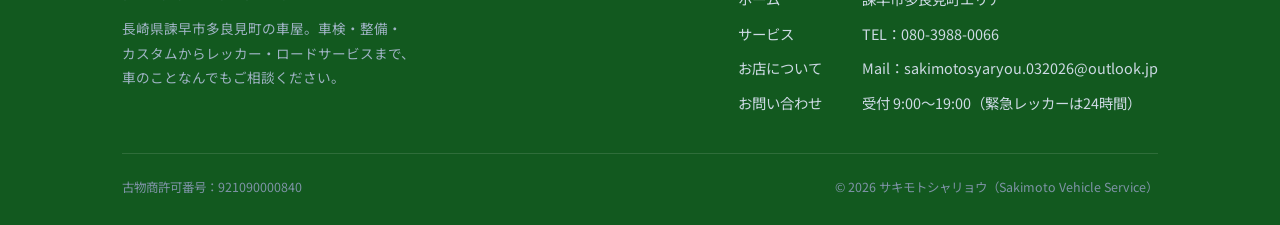
==== commit aba105e5: "サイト改善一式: .htaccess(404/www統一/キャッシュ)＋ヒーロー再圧縮＋OGP実写化＋favicon刷新＋heroM先読み Co-Authored-By: Claude Opus 4." ====
--- a/index.html
+++ b/index.html
@@ -5,20 +5,22 @@
 <meta name="viewport" content="width=device-width, initial-scale=1.0">
 <title>サキモトシャリョウ｜長崎県諫早市の車屋（車検・整備・カスタム・ロードサービス）</title>
 <meta name="description" content="長崎県諫早市多良見町の車屋「サキモトシャリョウ」。車検・整備・カスタム・洗車磨きコーティング・新車中古車販売・買取・レッカー・ロードサービス・事故車修理塗装・へこみキズ修理まで。出張・レッカーは長崎県全域（諫早市・長崎市・大村市・島原市・雲仙市・西海市・佐世保市ほか）〜九州・遠方も対応。故障・トラブル24時間対応、代車・レンタカー完備。">
-<link rel="canonical" href="https://ymsk91d.github.io/sakimoto-vehicle/">
+<link rel="canonical" href="https://sakimoto-vehicle-serv.com/">
 <link rel="icon" href="favicon.svg" type="image/svg+xml">
 <link rel="apple-touch-icon" href="apple-touch-icon.png">
 <meta property="og:type" content="website">
-<meta property="og:url" content="https://ymsk91d.github.io/sakimoto-vehicle/">
+<meta property="og:url" content="https://sakimoto-vehicle-serv.com/">
 <meta property="og:site_name" content="サキモトシャリョウ">
 <meta property="og:title" content="サキモトシャリョウ｜長崎県諫早市の車屋">
 <meta property="og:description" content="車検・整備・カスタムからレッカー・ロードサービスまで。故障・トラブル24時間対応、代車完備。長崎県諫早市の車屋です。">
-<meta property="og:image" content="https://ymsk91d.github.io/sakimoto-vehicle/og-image.png">
+<meta property="og:image" content="https://sakimoto-vehicle-serv.com/og-image.jpg">
 <meta name="twitter:card" content="summary_large_image">
 <link rel="preconnect" href="https://fonts.googleapis.com">
 <link rel="preconnect" href="https://fonts.gstatic.com" crossorigin>
 <link href="https://fonts.googleapis.com/css2?family=Noto+Sans+JP:wght@400;700;800&display=swap" rel="stylesheet">
 <link rel="stylesheet" href="style.css">
+<!-- スマホの初期表示を速く: ヒーロー縦写真を先読み -->
+<link rel="preload" as="image" href="heroM.webp" media="(max-width:840px)">
 <script>document.documentElement.classList.add('has-reveal')</script>
 <script>try{if(sessionStorage.getItem('pl-nav')==='1')document.documentElement.classList.add('pl-arriving')}catch(e){}</script>
 <style>#page-loader{position:fixed;inset:0;z-index:10000;opacity:0;visibility:hidden}</style>
@@ -341,10 +343,10 @@
   "name": "サキモトシャリョウ",
   "alternateName": "Sakimoto Vehicle Service",
   "description": "長崎県諫早市の車屋。車検・整備・カスタム・洗車磨きコーティング・新車中古車販売・買取・レッカー・ロードサービス・事故車修理塗装・へこみキズ修理。故障・トラブル24時間対応、代車・レンタカー完備。",
-  "url": "https://ymsk91d.github.io/sakimoto-vehicle/",
+  "url": "https://sakimoto-vehicle-serv.com/",
   "telephone": "+81-80-3988-0066",
   "email": "sakimotosyaryou.032026@outlook.jp",
-  "image": "https://ymsk91d.github.io/sakimoto-vehicle/og-image.png",
+  "image": "https://sakimoto-vehicle-serv.com/og-image.jpg",
   "priceRange": "¥¥",
   "areaServed": [
     { "@type": "AdministrativeArea", "name": "長崎県" },
--- a/style.css
+++ b/style.css
@@ -85,8 +85,8 @@
 .btn-ghost{background:#fff;color:var(--navy);border-color:var(--navy)}
 .btn-ghost:hover{background:var(--navy);color:#fff}
 /* Instagram用ボタン（インスタ風グラデ） */
-.btn-ig{background:linear-gradient(135deg,#f58529,#dd2a7b,#8134af);color:#fff;border-color:transparent;box-shadow:0 6px 16px rgba(221,42,123,.30)}
-.btn-ig:hover{color:#fff;filter:brightness(1.06);box-shadow:0 9px 22px rgba(221,42,123,.42)}
+.btn-ig{background:linear-gradient(100deg,#f77737 0%,#fa5f45 20%,#e1306c 48%,#c13584 70%,#833ab4 100%);background-origin:border-box;color:#fff;border-color:transparent;box-shadow:0 6px 16px rgba(131,58,180,.32)}
+.btn-ig:hover{color:#fff;filter:brightness(1.05) saturate(1.05);box-shadow:0 9px 22px rgba(131,58,180,.44)}
 .btn .ic{width:20px;height:20px;flex-shrink:0}
 
 /* ---------- セクション共通 ---------- */
@@ -320,7 +320,7 @@
   }
   .mobile-cta .m-tel{background:linear-gradient(135deg,#ef5b34,#d8281c);animation:mtel-pulse 2s ease-in-out infinite}
   .mobile-cta .m-tel svg{width:22px;height:22px;animation:mtel-ring 2.2s ease-in-out infinite;transform-origin:center}
-  .mobile-cta .m-ig{background:linear-gradient(135deg,#f58529,#dd2a7b,#8134af)}
+  .mobile-cta .m-ig{background:linear-gradient(100deg,#f77737 0%,#fa5f45 20%,#e1306c 48%,#c13584 70%,#833ab4 100%)}
   .mobile-cta svg{width:20px;height:20px;flex-shrink:0}
 }
 @media(max-width:560px){
